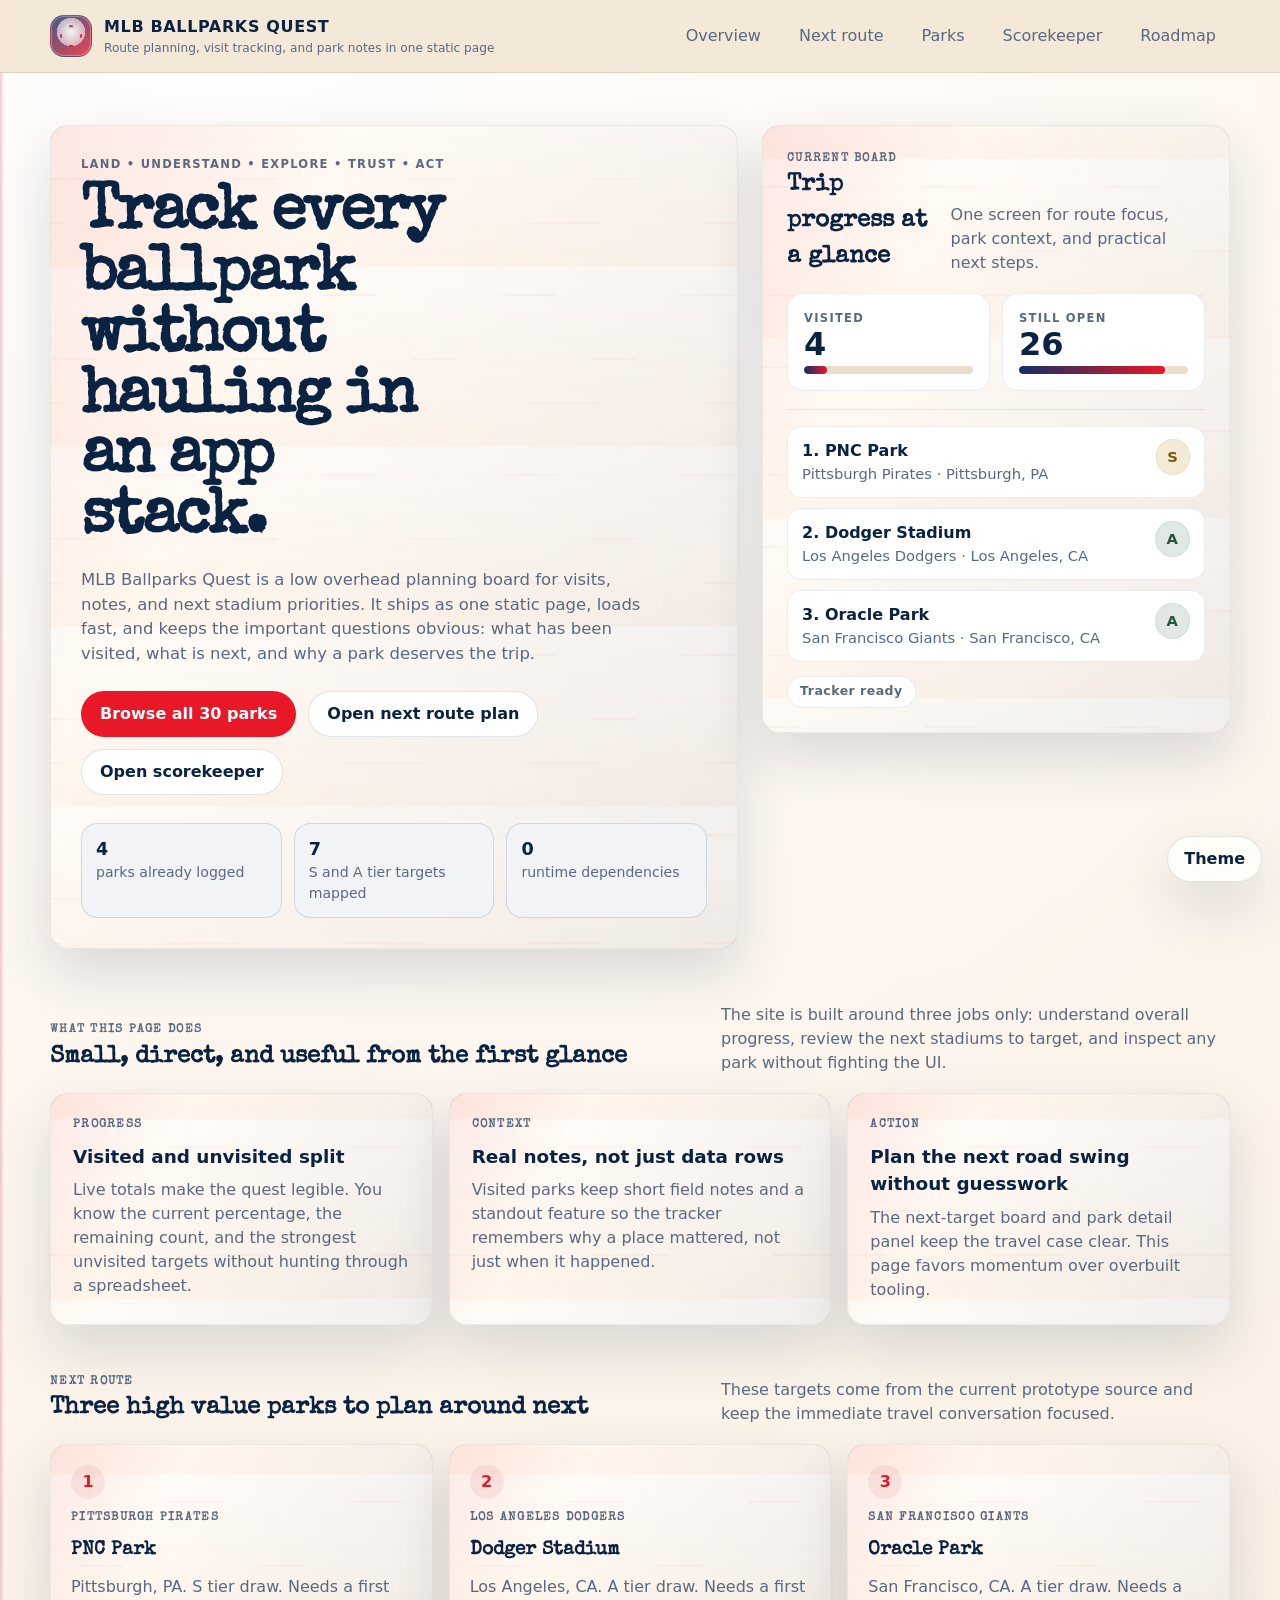
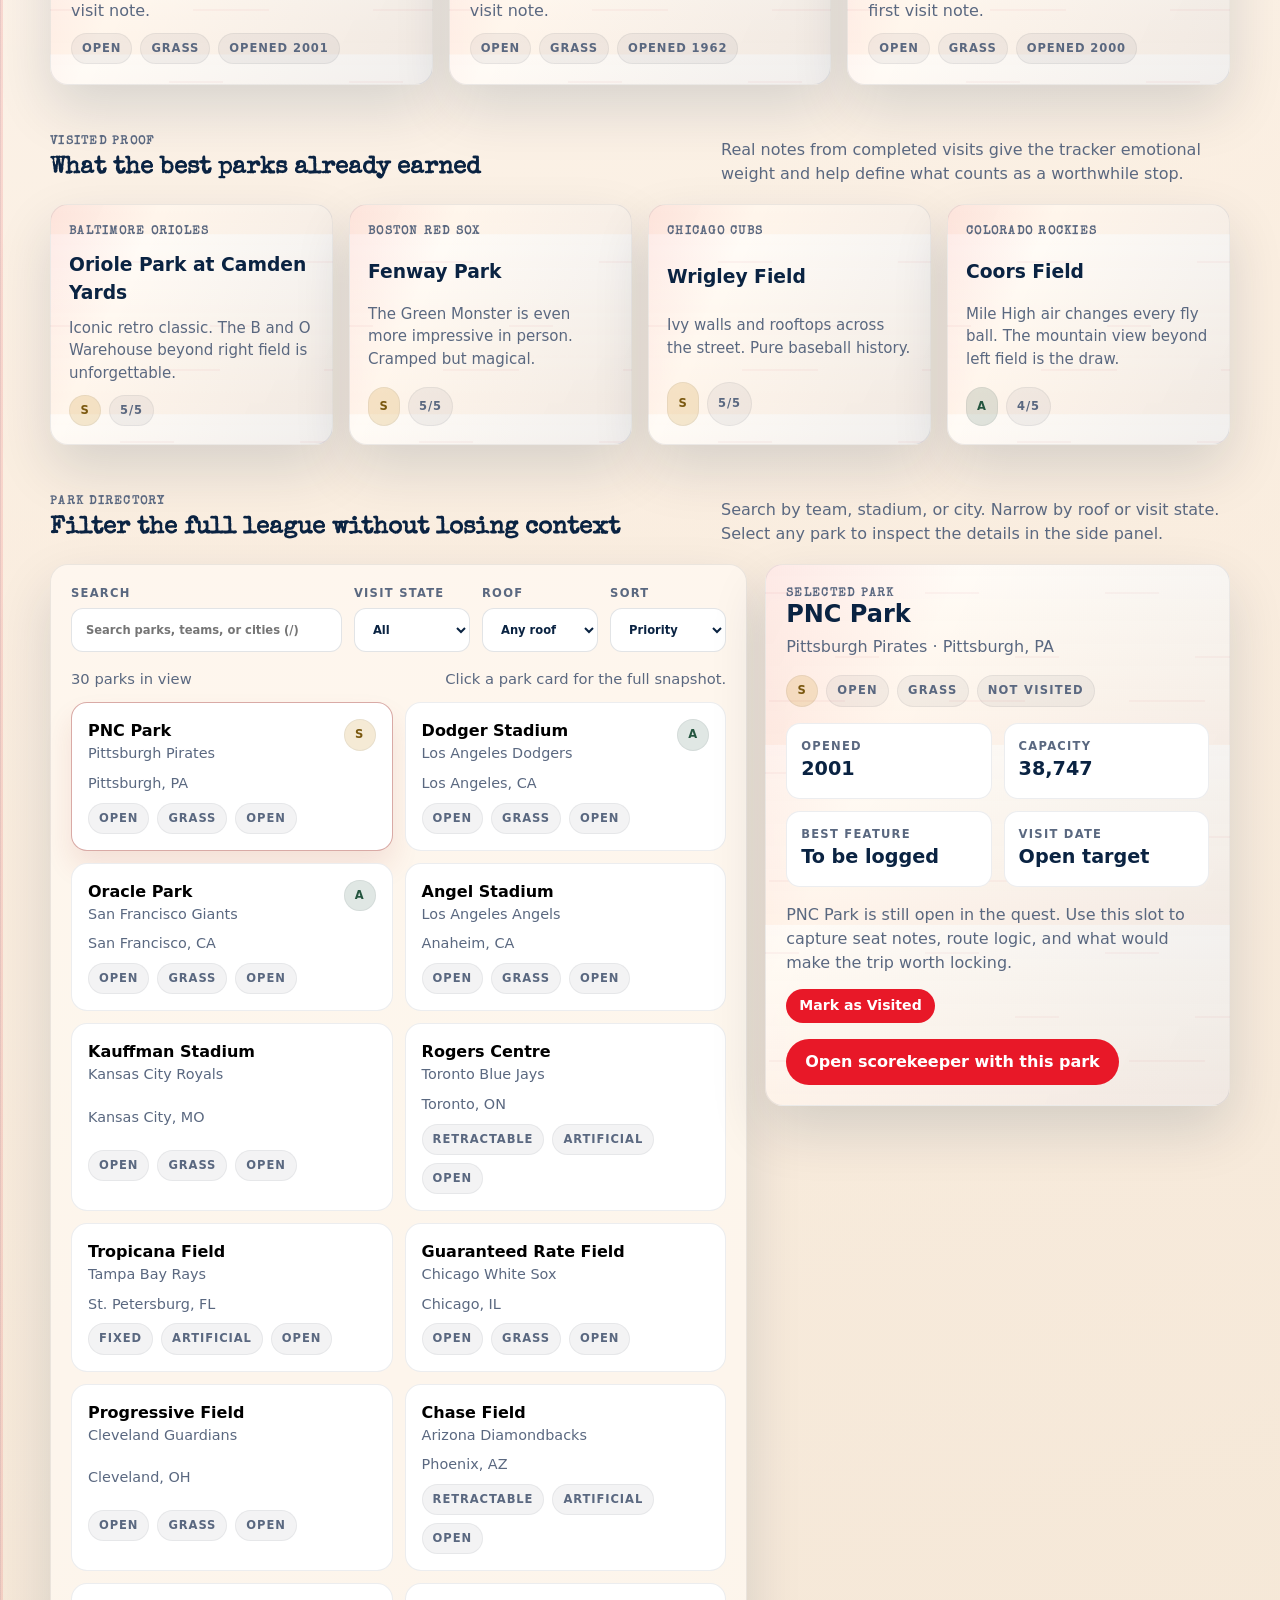
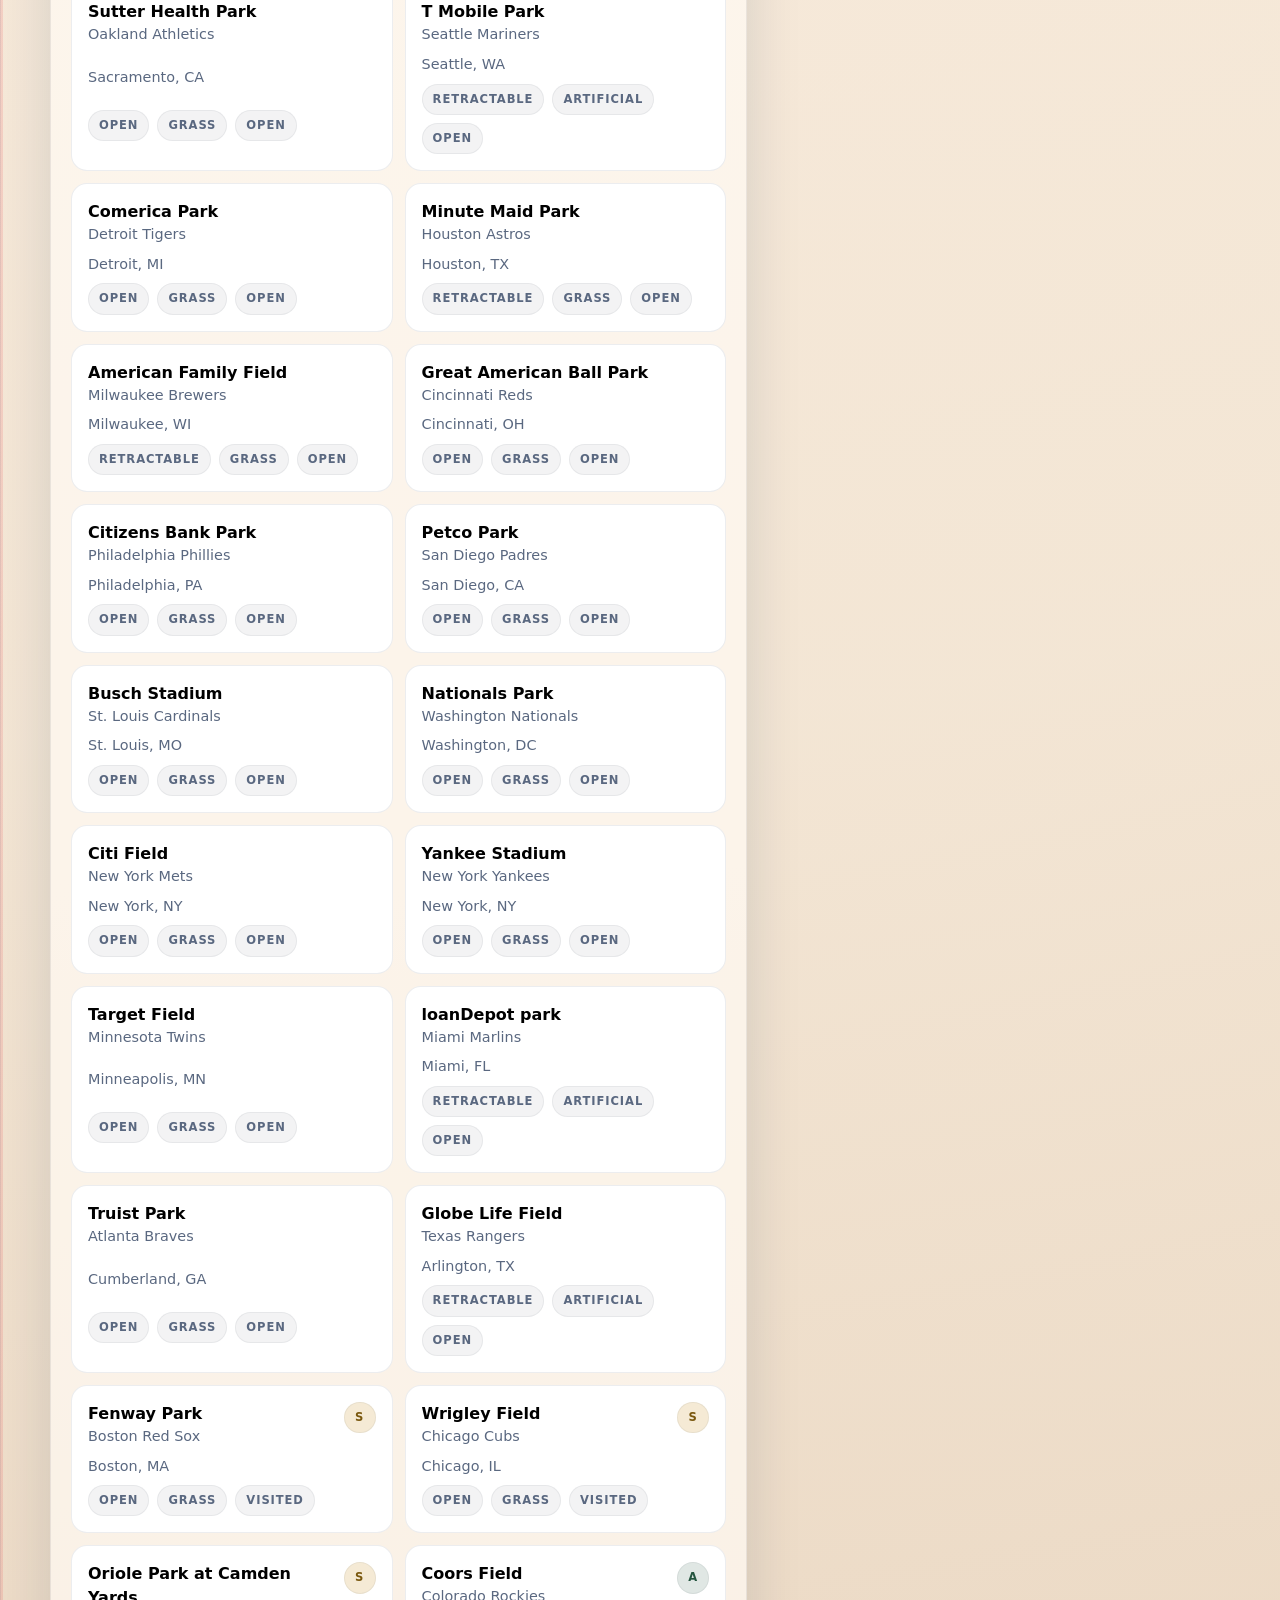
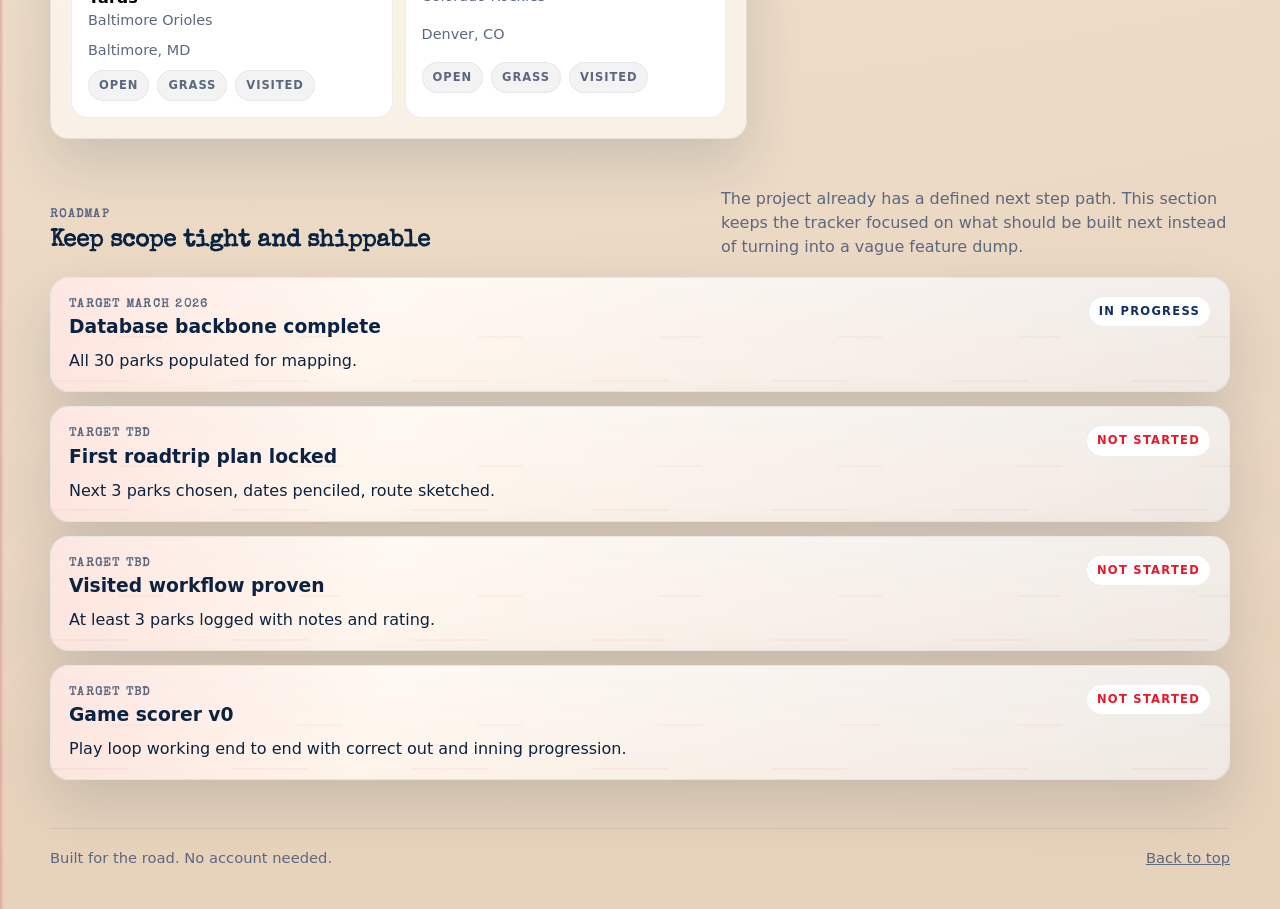
==== index.html @ 036a5838 "Add schedule integration, scorekeeper theme switcher, and audit fixes - Pull 2026 MLB schedule data " ====
<!DOCTYPE html>
<html lang="en">
<head>
  <meta charset="utf-8">
  <meta name="viewport" content="width=device-width, initial-scale=1">
  <title>MLB Ballparks Quest</title>
  <meta name="description" content="A low overhead MLB park tracker for route planning, visit notes, and next stadium priorities.">
  <meta name="theme-color" content="#111111">
  <link rel="preconnect" href="https://fonts.googleapis.com">
  <link rel="preconnect" href="https://fonts.gstatic.com" crossorigin>
  <link href="https://fonts.googleapis.com/css2?family=Special+Elite&display=swap" rel="stylesheet">
  <link rel="stylesheet" href="theme-tokens.css">
  <link rel="icon" href="data:image/svg+xml,%3Csvg xmlns='http://www.w3.org/2000/svg' viewBox='0 0 64 64'%3E%3Ccircle cx='32' cy='32' r='28' fill='%23f8f5ef'/%3E%3Cpath d='M18 20c5 3 9 8 11 14M46 20c-5 3-9 8-11 14M18 44c5-3 9-8 11-14M46 44c-5-3-9-8-11-14' stroke='%23ba3a2a' stroke-width='2.4' fill='none' stroke-linecap='round'/%3E%3C/svg%3E">
  <style>
    :root{
      --radius:18px;
      --maxw:1180px;
    }

    *{box-sizing:border-box}
    html{scroll-behavior:smooth}
    body{
      margin:0;
      font-family:ui-sans-serif,system-ui,-apple-system,BlinkMacSystemFont,"Segoe UI",sans-serif;
      color:var(--ink);
      background:var(--theme-stripes), var(--theme-wash);
      line-height:1.5;
    }

    img,svg{display:block;max-width:100%}
    a{color:inherit}
    button,input,select{font:inherit}
    .display-serif{font-family:"Special Elite","Courier New",Georgia,serif}

    .shell{width:min(100% - 28px,var(--maxw));margin:0 auto}
    .skip-link{
      position:absolute;left:16px;top:-48px;padding:10px 14px;border-radius:999px;
      background:var(--ink);color:#fff;text-decoration:none;z-index:20;
    }
    .skip-link:focus{top:16px}

    .site-header{
      position:sticky;top:0;z-index:10;
      background:color-mix(in srgb, var(--bg) 92%, transparent);
      border-bottom:1px solid color-mix(in srgb, var(--ink) 10%, transparent);
      backdrop-filter:blur(8px);
    }

    .topbar{
      display:flex;align-items:center;justify-content:space-between;gap:20px;
      padding:14px 0;
    }

    .brand{
      display:flex;align-items:center;gap:12px;text-decoration:none;
    }

    .brand-mark{
      width:42px;height:42px;border-radius:14px;border:1px solid rgba(20,36,51,.12);
      background:
        radial-gradient(circle at 50% 40%, rgba(255,255,255,.95), rgba(255,255,255,.65) 45%, rgba(255,255,255,.2) 46%),
        linear-gradient(140deg, var(--field), var(--accent));
      box-shadow:inset 0 0 0 1px rgba(255,255,255,.3);
      position:relative;
    }

    .brand-mark::before,
    .brand-mark::after{
      content:"";
      position:absolute;
      inset:9px;
      border-radius:50%;
      border:2px solid color-mix(in srgb, var(--accent) 88%, transparent);
      clip-path:inset(0 42% 0 42%);
    }

    .brand-mark::after{transform:rotate(90deg)}

    .brand-copy strong{
      display:block;
      font-size:1rem;
      letter-spacing:.04em;
      text-transform:uppercase;
    }

    .brand-copy span{
      display:block;
      font-size:.76rem;
      color:var(--muted);
    }

    .nav{
      display:flex;align-items:center;gap:10px;flex-wrap:wrap;
    }

    .nav a{
      text-decoration:none;
      padding:10px 14px;
      border-radius:999px;
      color:var(--muted);
      transition:background-color .14s ease,color .14s ease,transform .14s ease;
    }

    .nav a:hover,
    .nav a:focus-visible{
      background:#fff;
      color:var(--ink);
      transform:translateY(-1px);
    }

    .hero{
      padding:52px 0 30px;
    }

    .hero-grid{
      display:grid;
      grid-template-columns:minmax(0,1.25fr) minmax(320px,.85fr);
      gap:24px;
      align-items:start;
    }

    .hero-copy,
    .hero-panel,
    .section-card,
    .detail-panel,
    .route-card,
    .milestone,
    .highlight-card{
      background:linear-gradient(180deg, rgba(255,253,249,.98), rgba(255,250,243,.94));
      border:1px solid color-mix(in srgb, var(--ink) 8%, transparent);
      border-radius:var(--radius);
      box-shadow:var(--shadow);
    }

    .hero-copy,
    .hero-panel,
    .section-card,
    .detail-panel,
    .route-card,
    .milestone,
    .highlight-card{
      background-image:var(--theme-texture), var(--theme-panel-overlay);
      background-size:180px 180px, auto;
      background-position:center, center;
      background-repeat:repeat, no-repeat;
    }

    .hero-copy{padding:30px}

    .eyebrow,
    .section-kicker,
    .stat-label,
    .meta-label,
    .pill,
    .detail-meta span,
    .milestone-status,
    .filters label{
      font-size:.72rem;
      letter-spacing:.11em;
      text-transform:uppercase;
      color:var(--muted);
      font-weight:700;
    }

    h1,h2,h3,p{margin:0}
    h1{
      margin-top:12px;
      font-size:clamp(2.4rem,5vw,4.7rem);
      line-height:.95;
      letter-spacing:-.04em;
      max-width:10ch;
    }
    .hero h1,
    .section-kicker,
    .panel-header h2,
    .section-head h2,
    .route-card h3{
      font-family:"Special Elite","Courier New",Georgia,serif;
    }

    .hero-copy p{
      margin-top:18px;
      max-width:54ch;
      color:var(--muted);
      font-size:1.03rem;
    }

    .hero-actions{
      display:flex;gap:12px;flex-wrap:wrap;margin-top:24px;
    }

    .btn{
      display:inline-flex;align-items:center;justify-content:center;gap:10px;
      min-height:46px;padding:0 18px;border-radius:999px;border:1px solid transparent;
      text-decoration:none;cursor:pointer;font-weight:700;
      transition:transform .14s ease,background-color .14s ease,border-color .14s ease,color .14s ease;
    }

    .btn:hover,
    .btn:focus-visible{transform:translateY(-1px)}
    .btn-primary{background:var(--accent);color:#fff}
    .btn-primary:hover,
    .btn-primary:focus-visible{background:var(--accent-strong)}
    .btn-secondary{background:#fff;border-color:rgba(20,36,51,.12);color:var(--ink)}
    .btn-secondary:hover,
    .btn-secondary:focus-visible{border-color:rgba(20,36,51,.24)}

    .hero-notes{
      margin-top:28px;
      display:grid;
      grid-template-columns:repeat(3,minmax(0,1fr));
      gap:12px;
    }

    .hero-note{
      padding:12px 14px;border-radius:16px;
      background:color-mix(in srgb, var(--field) 6%, white);
      border:1px solid color-mix(in srgb, var(--field) 14%, transparent);
    }

    .hero-note strong{display:block;font-size:1.1rem}
    .hero-note span{display:block;color:var(--muted);font-size:.88rem}

    .hero-panel{padding:24px}

    .panel-header{
      display:flex;align-items:flex-end;justify-content:space-between;gap:14px;
      margin-bottom:18px;
    }

    .panel-header p{color:var(--muted);max-width:28ch}

    .scoreboard{
      display:grid;grid-template-columns:repeat(2,minmax(0,1fr));gap:12px;
      margin-bottom:18px;
    }

    .stat{
      padding:16px;border-radius:16px;background:#fff;border:1px solid rgba(20,36,51,.08);
    }

    .stat strong{display:block;font-size:2rem;line-height:1}

    .progress{
      margin-top:6px;height:8px;border-radius:999px;overflow:hidden;background:#eadfce;
    }
    .progress > span{display:block;height:100%;border-radius:999px;background:linear-gradient(90deg,var(--field),var(--accent))}

    .route-preview{
      margin-top:16px;padding-top:16px;border-top:1px solid rgba(20,36,51,.08);
      display:grid;gap:10px;
    }

    .route-row{
      display:flex;justify-content:space-between;gap:12px;align-items:flex-start;
      padding:12px 14px;border-radius:14px;background:#fff;border:1px solid rgba(20,36,51,.08);
    }
    .route-row strong{display:block}
    .route-row span{display:block;color:var(--muted);font-size:.92rem}

    main section{padding:24px 0}

    .section-head{
      display:flex;justify-content:space-between;align-items:end;gap:16px;
      margin-bottom:18px;
    }

    .section-head p{max-width:50ch;color:var(--muted)}

    .cards-3{
      display:grid;grid-template-columns:repeat(3,minmax(0,1fr));gap:16px;
    }

    .section-card{padding:22px}
    .section-card h3{margin:10px 0 8px;font-size:1.15rem}
    .section-card p{color:var(--muted)}

    .route-grid{
      display:grid;grid-template-columns:repeat(3,minmax(0,1fr));gap:16px;
    }

    .route-card{padding:20px;display:grid;gap:10px}
    .route-rank{
      width:34px;height:34px;border-radius:50%;display:grid;place-items:center;
      background:rgba(161,44,33,.08);color:var(--accent);font-weight:800;
    }
    .route-card h3{font-size:1.18rem}
    .route-card p{color:var(--muted)}

    .highlights{
      display:grid;grid-template-columns:repeat(4,minmax(0,1fr));gap:16px;
    }
    .highlight-card{padding:18px;display:grid;gap:10px}
    .highlight-card blockquote{
      margin:0;color:var(--muted);font-size:.94rem
    }
    .empty-with-icon{
      text-align:center;
      justify-items:center;
      padding:32px;
    }
    .empty-with-icon h3{margin-top:10px}
    .empty-with-icon p{max-width:28ch}
    .atelier-icon-badge{
      width:52px;height:52px;
      display:grid;place-items:center;
      border-radius:16px;
      background:color-mix(in srgb, var(--panel) 72%, white 28%);
      border:1px solid color-mix(in srgb, var(--ink) 10%, transparent);
      color:var(--accent);
      box-shadow:inset 0 1px 0 rgba(255,255,255,.55);
    }
    .atelier-icon{
      width:28px;height:28px;
      stroke:currentColor;
      fill:none;
      stroke-width:1.8;
      stroke-linecap:round;
      stroke-linejoin:round;
    }

    .directory-layout{
      display:grid;grid-template-columns:minmax(0,1.2fr) minmax(300px,.8fr);gap:18px;
      align-items:start;
    }

    .directory-panel,
    .detail-panel{
      padding:20px;
    }

    .directory-panel{
      background:rgba(255,250,243,.72);
      border:1px solid rgba(20,36,51,.08);
      border-radius:var(--radius);
      box-shadow:var(--shadow);
    }

    .filters{
      display:grid;grid-template-columns:1.4fr repeat(3,minmax(0,.6fr));gap:12px;
      margin-bottom:16px;
    }

    .filters label{display:grid;gap:6px}

    .filters input,
    .filters select{
      width:100%;min-height:44px;padding:0 14px;border-radius:12px;border:1px solid rgba(20,36,51,.12);
      background:#fff;color:var(--ink);
    }

    .results-meta{
      display:flex;justify-content:space-between;gap:12px;align-items:center;
      margin-bottom:12px;color:var(--muted);font-size:.92rem;
    }

    .park-list{
      display:grid;grid-template-columns:repeat(2,minmax(0,1fr));gap:12px;
    }

    .park-card{
      text-align:left;padding:16px;border-radius:16px;border:1px solid rgba(20,36,51,.08);
      background:#fff;cursor:pointer;display:grid;gap:8px;
      transition:transform .14s ease,border-color .14s ease,box-shadow .14s ease;
    }

    .park-card:hover,
    .park-card:focus-visible{
      transform:translateY(-1px);
      border-color:rgba(20,36,51,.18);
      box-shadow:0 12px 24px rgba(20,36,51,.08);
    }

    .park-card.is-active{
      border-color:rgba(161,44,33,.4);
      box-shadow:0 16px 28px rgba(161,44,33,.1);
    }

    .park-top{
      display:flex;justify-content:space-between;gap:12px;align-items:flex-start;
    }

    .park-card strong{font-size:1rem}
    .park-card p{color:var(--muted);font-size:.9rem}

    .meta-row,
    .detail-meta{
      display:flex;flex-wrap:wrap;gap:8px;
    }

    .pill{
      display:inline-flex;align-items:center;gap:6px;
      padding:6px 10px;border-radius:999px;background:rgba(20,36,51,.05);
      border:1px solid rgba(20,36,51,.06);
      letter-spacing:.08em;
    }

    .tier{
      min-width:32px;justify-content:center;font-weight:800;
    }
    .tier-pill[data-tier="S"]{color:var(--tier-s-ink);background:var(--tier-s-bg)}
    .tier-pill[data-tier="A"]{color:var(--tier-a-ink);background:var(--tier-a-bg)}
    .tier-pill[data-tier="B"]{color:var(--tier-b-ink);background:var(--tier-b-bg)}
    .tier-pill[data-tier="C"]{color:var(--tier-c-ink);background:var(--tier-c-bg)}

    .status-chip{
      display:inline-flex;align-items:center;gap:6px;
      min-height:32px;padding:0 12px;border-radius:999px;
      border:1px solid rgba(20,36,51,.08);
      background:#fff;color:var(--muted);
      font-size:.78rem;font-weight:700;letter-spacing:.04em;
    }
    .status-chip.is-success{
      border-color:color-mix(in srgb, var(--field) 24%, transparent);
      color:var(--field);
    }
    .status-chip.is-error{
      border-color:color-mix(in srgb, var(--danger) 28%, transparent);
      color:var(--danger);
    }
    .panel-status-row{
      margin-top:14px;
      display:flex;justify-content:flex-start;
    }

    .detail-panel{
      position:sticky;top:90px;
      display:grid;gap:16px;
    }

    .detail-header h3{font-size:1.5rem;line-height:1.05}
    .detail-header p{margin-top:8px;color:var(--muted)}
    .detail-copy{color:var(--muted)}
    .detail-actions{display:flex;flex-wrap:wrap;gap:10px}

    .detail-grid{
      display:grid;grid-template-columns:repeat(2,minmax(0,1fr));gap:12px;
    }

    .detail-metric{
      padding:14px;border-radius:14px;background:#fff;border:1px solid rgba(20,36,51,.08);
    }
    .detail-metric strong{display:block;font-size:1.2rem}

    .milestones{
      display:grid;gap:14px;
    }
    .milestone{
      padding:18px;display:grid;gap:8px;
    }
    .milestone-header{
      display:flex;justify-content:space-between;gap:12px;align-items:start;
    }

    .milestone-status{
      padding:6px 10px;border-radius:999px;border:1px solid rgba(20,36,51,.08);background:#fff;
    }
    .milestone-status[data-state="in-progress"]{color:var(--field)}
    .milestone-status[data-state="not-started"]{color:var(--accent)}

    .toast{
      position:fixed;left:50%;bottom:24px;transform:translateX(-50%);
      width:min(calc(100% - 28px), 520px);
      display:flex;justify-content:space-between;align-items:center;gap:14px;
      padding:14px 16px;border-radius:16px;background:var(--panel-strong);
      border:1px solid color-mix(in srgb, var(--ink) 10%, transparent);
      box-shadow:var(--shadow);z-index:300;
    }
    .toast.is-success{border-color:color-mix(in srgb, var(--field) 24%, transparent)}
    .toast.is-error{border-color:color-mix(in srgb, var(--danger) 28%, transparent)}
    .toast-copy{color:var(--ink);font-size:.94rem}
    .toast-actions{display:flex;align-items:center;gap:10px}
    .toast-action,
    .toast-close{
      min-height:34px;padding:0 12px;border-radius:999px;border:1px solid rgba(20,36,51,.08);
      background:#fff;color:var(--ink);cursor:pointer;font:inherit;font-weight:700;
    }

    .footer{
      padding:24px 0 40px;color:var(--muted);font-size:.92rem;
    }

    .footer-bar{
      border-top:1px solid rgba(20,36,51,.08);
      padding-top:18px;
      display:flex;justify-content:space-between;gap:16px;flex-wrap:wrap;
    }

    :focus-visible{
      outline:3px solid var(--accent);
      outline:3px solid color-mix(in srgb, var(--accent) 72%, white 8%);
      outline-offset:3px;
    }

    @media (max-width: 980px){
      .hero-grid,
      .directory-layout,
      .route-grid,
      .cards-3,
      .highlights{grid-template-columns:1fr}
      .filters{grid-template-columns:1fr 1fr}
      .park-list{grid-template-columns:1fr}
      .detail-panel{position:static}
      .hero-notes,
      .scoreboard{grid-template-columns:repeat(2,minmax(0,1fr))}
    }

    @media (max-width: 700px){
      .topbar{align-items:flex-start;flex-direction:column}
      .nav{width:100%}
      .nav a{padding:8px 10px}
      .hero{padding-top:34px}
      .hero-copy,
      .hero-panel,
      .directory-panel,
      .detail-panel{padding:18px}
      .hero-notes,
      .scoreboard,
      .detail-grid{grid-template-columns:1fr}
      .filters{grid-template-columns:1fr}
      h1{max-width:12ch}
      .section-head{align-items:start;flex-direction:column}
    }

    @media (prefers-reduced-motion: reduce){
      html{scroll-behavior:auto}
      *,
      *::before,
      *::after{transition:none !important}
    }
  </style>
</head>
<body>
  <a class="skip-link" href="#main">Skip to content</a>
  <header class="site-header">
    <div class="shell topbar">
      <a class="brand" href="#top">
        <span class="brand-mark" aria-hidden="true"></span>
        <span class="brand-copy">
          <strong>MLB Ballparks Quest</strong>
          <span>Route planning, visit tracking, and park notes in one static page</span>
        </span>
      </a>
      <nav class="nav" aria-label="Primary">
        <a href="#overview">Overview</a>
        <a href="#route">Next route</a>
        <a href="#parks">Parks</a>
        <a href="scorekeeper.html">Scorekeeper</a>
        <a href="#roadmap">Roadmap</a>
      </nav>
    </div>
  </header>

  <main id="main">
    <section class="hero" id="top">
      <div class="shell hero-grid">
        <div class="hero-copy">
          <div class="eyebrow">Land • understand • explore • trust • act</div>
          <h1>Track every ballpark without hauling in an app stack.</h1>
          <p>MLB Ballparks Quest is a low overhead planning board for visits, notes, and next stadium priorities. It ships as one static page, loads fast, and keeps the important questions obvious: what has been visited, what is next, and why a park deserves the trip.</p>
          <div class="hero-actions">
            <a class="btn btn-primary" href="#parks">Browse all 30 parks</a>
            <a class="btn btn-secondary" href="#route">Open next route plan</a>
            <a class="btn btn-secondary" href="scorekeeper.html" id="heroScorekeeperLink">Open scorekeeper</a>
          </div>
          <div class="hero-notes" aria-label="Quick proof">
            <div class="hero-note">
              <strong id="visitedHeroCount">4</strong>
              <span>parks already logged</span>
            </div>
            <div class="hero-note">
              <strong id="tierHeroCount">6</strong>
              <span>S and A tier targets mapped</span>
            </div>
            <div class="hero-note">
              <strong>0</strong>
              <span>runtime dependencies</span>
            </div>
          </div>
        </div>

        <aside class="hero-panel" aria-labelledby="heroPanelTitle">
          <div class="panel-header">
            <div>
              <div class="section-kicker">Current board</div>
              <h2 id="heroPanelTitle">Trip progress at a glance</h2>
            </div>
            <p>One screen for route focus, park context, and practical next steps.</p>
          </div>
          <div class="scoreboard">
            <div class="stat">
              <div class="stat-label">Visited</div>
              <strong id="visitedCount">4</strong>
              <div class="progress" aria-hidden="true"><span id="visitedProgress" style="width:13.3%"></span></div>
            </div>
            <div class="stat">
              <div class="stat-label">Still open</div>
              <strong id="remainingCount">26</strong>
              <div class="progress" aria-hidden="true"><span id="remainingProgress" style="width:86.7%"></span></div>
            </div>
          </div>
          <div class="route-preview" id="routePreview" aria-label="Next route targets"></div>
          <div class="panel-status-row">
            <span class="status-chip" id="trackerStatusChip" aria-live="polite">Tracker ready</span>
          </div>
        </aside>
      </div>
    </section>

    <section id="overview">
      <div class="shell">
        <div class="section-head">
          <div>
            <div class="section-kicker">What this page does</div>
            <h2>Small, direct, and useful from the first glance</h2>
          </div>
          <p>The site is built around three jobs only: understand overall progress, review the next stadiums to target, and inspect any park without fighting the UI.</p>
        </div>
        <div class="cards-3">
          <article class="section-card">
            <div class="section-kicker">Progress</div>
            <h3>Visited and unvisited split</h3>
            <p>Live totals make the quest legible. You know the current percentage, the remaining count, and the strongest unvisited targets without hunting through a spreadsheet.</p>
          </article>
          <article class="section-card">
            <div class="section-kicker">Context</div>
            <h3>Real notes, not just data rows</h3>
            <p>Visited parks keep short field notes and a standout feature so the tracker remembers why a place mattered, not just when it happened.</p>
          </article>
          <article class="section-card">
            <div class="section-kicker">Action</div>
            <h3>Plan the next road swing without guesswork</h3>
            <p>The next-target board and park detail panel keep the travel case clear. This page favors momentum over overbuilt tooling.</p>
          </article>
        </div>
      </div>
    </section>

    <section id="route">
      <div class="shell">
        <div class="section-head">
          <div>
            <div class="section-kicker">Next route</div>
            <h2>Three high value parks to plan around next</h2>
          </div>
          <p>These targets come from the current prototype source and keep the immediate travel conversation focused.</p>
        </div>
        <div class="route-grid" id="routeGrid"></div>
      </div>
    </section>

    <section id="highlights">
      <div class="shell">
        <div class="section-head">
          <div>
            <div class="section-kicker">Visited proof</div>
            <h2>What the best parks already earned</h2>
          </div>
          <p>Real notes from completed visits give the tracker emotional weight and help define what counts as a worthwhile stop.</p>
        </div>
        <div class="highlights" id="highlightGrid"></div>
      </div>
    </section>

    <section id="parks">
      <div class="shell">
        <div class="section-head">
          <div>
            <div class="section-kicker">Park directory</div>
            <h2>Filter the full league without losing context</h2>
          </div>
          <p>Search by team, stadium, or city. Narrow by roof or visit state. Select any park to inspect the details in the side panel.</p>
        </div>
        <div class="directory-layout">
          <div class="directory-panel">
            <form class="filters" id="filterForm">
              <label>
                Search
                <input id="searchInput" name="search" type="search" placeholder="Search parks, teams, or cities (/)">
              </label>
              <label>
                Visit state
                <select id="visitFilter" name="visit">
                  <option value="all">All</option>
                  <option value="visited">Visited</option>
                  <option value="open">Not visited</option>
                </select>
              </label>
              <label>
                Roof
                <select id="roofFilter" name="roof">
                  <option value="all">Any roof</option>
                  <option value="Open">Open</option>
                  <option value="Retractable">Retractable</option>
                  <option value="Fixed">Fixed</option>
                </select>
              </label>
              <label>
                Sort
                <select id="sortSelect" name="sort">
                  <option value="priority">Priority</option>
                  <option value="opened">Oldest first</option>
                  <option value="capacity">Largest first</option>
                  <option value="alpha">Alphabetical</option>
                </select>
              </label>
            </form>
            <div class="results-meta">
              <div id="resultsCount" aria-live="polite">30 parks</div>
              <div>Click a park card for the full snapshot.</div>
            </div>
            <div class="park-list" id="parkList"></div>
          </div>

          <aside class="detail-panel" id="detailPanel" aria-live="polite">
            <div class="detail-header">
              <div class="section-kicker">Selected park</div>
              <h3 id="detailTitle">PNC Park</h3>
              <p id="detailSubtitle">Pittsburgh Pirates · Pittsburgh, PA</p>
            </div>
            <div class="detail-meta" id="detailMeta"></div>
            <div class="detail-grid" id="detailMetrics"></div>
            <p class="detail-copy" id="detailCopy">A high priority target with elite skyline views and one of the clearest cases for the next trip board.</p>
            <div class="detail-actions">
              <a class="btn btn-primary" href="scorekeeper.html" id="detailScorekeeperLink">Open scorekeeper with this park</a>
            </div>
          </aside>
        </div>
      </div>
    </section>

    <section id="roadmap">
      <div class="shell">
        <div class="section-head">
          <div>
            <div class="section-kicker">Roadmap</div>
            <h2>Keep scope tight and shippable</h2>
          </div>
          <p>The project already has a defined next step path. This section keeps the tracker focused on what should be built next instead of turning into a vague feature dump.</p>
        </div>
        <div class="milestones" id="milestoneList"></div>
      </div>
    </section>
  </main>

  <footer class="footer">
    <div class="shell footer-bar">
      <div>Built for the road. No account needed.</div>
      <div><a href="#top">Back to top</a></div>
    </div>
  </footer>
  <script src="theme-switcher.js" defer></script>
  <script src="theme-switcher-ui.js" defer></script>

  <noscript>
    <div style="padding:14px 18px;background:#fff4dd;border-top:1px solid #e2c78d;color:#5a4421;text-align:center">
      JavaScript is off. The hero, route summary, and roadmap still explain the project, but the interactive park directory needs JavaScript to filter and switch details.
    </div>
  </noscript>

  <script>
    const PARKS = [
      { id: 1, team: "Arizona Diamondbacks", stadium: "Chase Field", city: "Phoenix, AZ", capacity: 48519, roof: "Retractable", surface: "Artificial", opened: 1998, tier: null, visited: false, visitDate: null, rating: null, notes: "", bestFeature: "" },
      { id: 2, team: "Atlanta Braves", stadium: "Truist Park", city: "Cumberland, GA", capacity: 41084, roof: "Open", surface: "Grass", opened: 2017, tier: null, visited: false, visitDate: null, rating: null, notes: "", bestFeature: "" },
      { id: 3, team: "Baltimore Orioles", stadium: "Oriole Park at Camden Yards", city: "Baltimore, MD", capacity: 44970, roof: "Open", surface: "Grass", opened: 1992, tier: "S", visited: true, visitDate: "2023-07-15", rating: 5, notes: "Iconic retro classic. The B and O Warehouse beyond right field is unforgettable.", bestFeature: "B and O Warehouse backdrop" },
      { id: 4, team: "Boston Red Sox", stadium: "Fenway Park", city: "Boston, MA", capacity: 37755, roof: "Open", surface: "Grass", opened: 1912, tier: "S", visited: true, visitDate: "2022-08-20", rating: 5, notes: "The Green Monster is even more impressive in person. Cramped but magical.", bestFeature: "Green Monster" },
      { id: 5, team: "Chicago Cubs", stadium: "Wrigley Field", city: "Chicago, IL", capacity: 41649, roof: "Open", surface: "Grass", opened: 1914, tier: "S", visited: true, visitDate: "2023-05-12", rating: 5, notes: "Ivy walls and rooftops across the street. Pure baseball history.", bestFeature: "Ivy covered outfield walls" },
      { id: 6, team: "Chicago White Sox", stadium: "Guaranteed Rate Field", city: "Chicago, IL", capacity: 40615, roof: "Open", surface: "Grass", opened: 1991, tier: null, visited: false, visitDate: null, rating: null, notes: "", bestFeature: "" },
      { id: 7, team: "Cincinnati Reds", stadium: "Great American Ball Park", city: "Cincinnati, OH", capacity: 42319, roof: "Open", surface: "Grass", opened: 2003, tier: null, visited: false, visitDate: null, rating: null, notes: "", bestFeature: "" },
      { id: 8, team: "Cleveland Guardians", stadium: "Progressive Field", city: "Cleveland, OH", capacity: 34830, roof: "Open", surface: "Grass", opened: 1994, tier: null, visited: false, visitDate: null, rating: null, notes: "", bestFeature: "" },
      { id: 9, team: "Colorado Rockies", stadium: "Coors Field", city: "Denver, CO", capacity: 50144, roof: "Open", surface: "Grass", opened: 1995, tier: "A", visited: true, visitDate: "2023-09-03", rating: 4, notes: "Mile High air changes every fly ball. The mountain view beyond left field is the draw.", bestFeature: "Mountain views" },
      { id: 10, team: "Detroit Tigers", stadium: "Comerica Park", city: "Detroit, MI", capacity: 41083, roof: "Open", surface: "Grass", opened: 2000, tier: null, visited: false, visitDate: null, rating: null, notes: "", bestFeature: "" },
      { id: 11, team: "Houston Astros", stadium: "Minute Maid Park", city: "Houston, TX", capacity: 41168, roof: "Retractable", surface: "Grass", opened: 2000, tier: null, visited: false, visitDate: null, rating: null, notes: "", bestFeature: "" },
      { id: 12, team: "Kansas City Royals", stadium: "Kauffman Stadium", city: "Kansas City, MO", capacity: 37903, roof: "Open", surface: "Grass", opened: 1973, tier: null, visited: false, visitDate: null, rating: null, notes: "", bestFeature: "" },
      { id: 13, team: "Los Angeles Angels", stadium: "Angel Stadium", city: "Anaheim, CA", capacity: 45517, roof: "Open", surface: "Grass", opened: 1966, tier: null, visited: false, visitDate: null, rating: null, notes: "", bestFeature: "" },
      { id: 14, team: "Los Angeles Dodgers", stadium: "Dodger Stadium", city: "Los Angeles, CA", capacity: 56000, roof: "Open", surface: "Grass", opened: 1962, tier: "A", visited: false, visitDate: null, rating: null, notes: "", bestFeature: "" },
      { id: 15, team: "Miami Marlins", stadium: "loanDepot park", city: "Miami, FL", capacity: 36742, roof: "Retractable", surface: "Artificial", opened: 2012, tier: null, visited: false, visitDate: null, rating: null, notes: "", bestFeature: "" },
      { id: 16, team: "Milwaukee Brewers", stadium: "American Family Field", city: "Milwaukee, WI", capacity: 41900, roof: "Retractable", surface: "Grass", opened: 2001, tier: null, visited: false, visitDate: null, rating: null, notes: "", bestFeature: "" },
      { id: 17, team: "Minnesota Twins", stadium: "Target Field", city: "Minneapolis, MN", capacity: 38544, roof: "Open", surface: "Grass", opened: 2010, tier: null, visited: false, visitDate: null, rating: null, notes: "", bestFeature: "" },
      { id: 18, team: "New York Mets", stadium: "Citi Field", city: "New York, NY", capacity: 41922, roof: "Open", surface: "Grass", opened: 2009, tier: null, visited: false, visitDate: null, rating: null, notes: "", bestFeature: "" },
      { id: 19, team: "New York Yankees", stadium: "Yankee Stadium", city: "New York, NY", capacity: 54251, roof: "Open", surface: "Grass", opened: 2009, tier: null, visited: false, visitDate: null, rating: null, notes: "", bestFeature: "" },
      { id: 20, team: "Oakland Athletics", stadium: "Sutter Health Park", city: "Sacramento, CA", capacity: 14014, roof: "Open", surface: "Grass", opened: 1999, tier: null, visited: false, visitDate: null, rating: null, notes: "", bestFeature: "" },
      { id: 21, team: "Philadelphia Phillies", stadium: "Citizens Bank Park", city: "Philadelphia, PA", capacity: 42792, roof: "Open", surface: "Grass", opened: 2004, tier: null, visited: false, visitDate: null, rating: null, notes: "", bestFeature: "" },
      { id: 22, team: "Pittsburgh Pirates", stadium: "PNC Park", city: "Pittsburgh, PA", capacity: 38747, roof: "Open", surface: "Grass", opened: 2001, tier: "S", visited: false, visitDate: null, rating: null, notes: "", bestFeature: "" },
      { id: 23, team: "San Diego Padres", stadium: "Petco Park", city: "San Diego, CA", capacity: 40162, roof: "Open", surface: "Grass", opened: 2004, tier: null, visited: false, visitDate: null, rating: null, notes: "", bestFeature: "" },
      { id: 24, team: "San Francisco Giants", stadium: "Oracle Park", city: "San Francisco, CA", capacity: 41915, roof: "Open", surface: "Grass", opened: 2000, tier: "A", visited: false, visitDate: null, rating: null, notes: "", bestFeature: "" },
      { id: 25, team: "Seattle Mariners", stadium: "T Mobile Park", city: "Seattle, WA", capacity: 47929, roof: "Retractable", surface: "Artificial", opened: 1999, tier: null, visited: false, visitDate: null, rating: null, notes: "", bestFeature: "" },
      { id: 26, team: "St. Louis Cardinals", stadium: "Busch Stadium", city: "St. Louis, MO", capacity: 44494, roof: "Open", surface: "Grass", opened: 2006, tier: null, visited: false, visitDate: null, rating: null, notes: "", bestFeature: "" },
      { id: 27, team: "Tampa Bay Rays", stadium: "Tropicana Field", city: "St. Petersburg, FL", capacity: 25000, roof: "Fixed", surface: "Artificial", opened: 1990, tier: null, visited: false, visitDate: null, rating: null, notes: "", bestFeature: "" },
      { id: 28, team: "Texas Rangers", stadium: "Globe Life Field", city: "Arlington, TX", capacity: 40518, roof: "Retractable", surface: "Artificial", opened: 2020, tier: null, visited: false, visitDate: null, rating: null, notes: "", bestFeature: "" },
      { id: 29, team: "Toronto Blue Jays", stadium: "Rogers Centre", city: "Toronto, ON", capacity: 49282, roof: "Retractable", surface: "Artificial", opened: 1989, tier: null, visited: false, visitDate: null, rating: null, notes: "", bestFeature: "" },
      { id: 30, team: "Washington Nationals", stadium: "Nationals Park", city: "Washington, DC", capacity: 41313, roof: "Open", surface: "Grass", opened: 2008, tier: null, visited: false, visitDate: null, rating: null, notes: "", bestFeature: "" }
    ];

    const SCOREKEEPER_IMPORT_KEY = "mlb_ballparks_scorekeeper_import_v1";
    const VISITED_KEY = "mlb_visited_parks_v1";
    const RETURN_KEY = "mlb_scorekeeper_return_v1";

    const MILESTONES = [
      { title: "Database backbone complete", done: "All 30 parks populated for mapping.", target: "March 2026", status: "in-progress" },
      { title: "First roadtrip plan locked", done: "Next 3 parks chosen, dates penciled, route sketched.", target: "TBD", status: "not-started" },
      { title: "Visited workflow proven", done: "At least 3 parks logged with notes and rating.", target: "TBD", status: "not-started" },
      { title: "Game scorer v0", done: "Play loop working end to end with correct out and inning progression.", target: "TBD", status: "not-started" }
    ];

    const state = {
      search: "",
      visit: "all",
      roof: "all",
      sort: "priority",
      activeParkId: null
    };

    const els = {
      routePreview: document.getElementById("routePreview"),
      routeGrid: document.getElementById("routeGrid"),
      highlightGrid: document.getElementById("highlightGrid"),
      parkList: document.getElementById("parkList"),
      resultsCount: document.getElementById("resultsCount"),
      detailTitle: document.getElementById("detailTitle"),
      detailSubtitle: document.getElementById("detailSubtitle"),
      detailMeta: document.getElementById("detailMeta"),
      detailMetrics: document.getElementById("detailMetrics"),
      detailCopy: document.getElementById("detailCopy"),
      heroScorekeeperLink: document.getElementById("heroScorekeeperLink"),
      detailScorekeeperLink: document.getElementById("detailScorekeeperLink"),
      milestoneList: document.getElementById("milestoneList"),
      visitedCount: document.getElementById("visitedCount"),
      remainingCount: document.getElementById("remainingCount"),
      visitedHeroCount: document.getElementById("visitedHeroCount"),
      tierHeroCount: document.getElementById("tierHeroCount"),
      visitedProgress: document.getElementById("visitedProgress"),
      remainingProgress: document.getElementById("remainingProgress"),
      searchInput: document.getElementById("searchInput"),
      visitFilter: document.getElementById("visitFilter"),
      roofFilter: document.getElementById("roofFilter"),
      sortSelect: document.getElementById("sortSelect"),
      trackerStatusChip: document.getElementById("trackerStatusChip")
    };

    let activeToast = null;
    let activeToastTimer = null;
    let trackerStatusTimer = null;

    function iconSprite(kind, title = "") {
      const label = title ? `<title>${escapeHtml(title)}</title>` : "";
      if (kind === "ticket") {
        return `<svg class="atelier-icon" viewBox="0 0 24 24" aria-hidden="${title ? "false" : "true"}">${label}<path d="M5 8.5V6h14v2.5a2 2 0 0 0 0 7V18H5v-2.5a2 2 0 0 0 0-7Z"/><path d="M12 6v12"/><path d="M9 9.5h.01"/><path d="M9 14.5h.01"/><path d="M15 9.5h.01"/><path d="M15 14.5h.01"/></svg>`;
      }
      if (kind === "pennant") {
        return `<svg class="atelier-icon" viewBox="0 0 24 24" aria-hidden="${title ? "false" : "true"}">${label}<path d="M6 4v16"/><path d="M7 5h11l-4 4 4 4H7"/></svg>`;
      }
      if (kind === "diamond") {
        return `<svg class="atelier-icon" viewBox="0 0 24 24" aria-hidden="${title ? "false" : "true"}">${label}<path d="M12 3 21 12 12 21 3 12 12 3Z"/><path d="M12 7v10"/><path d="M7 12h10"/></svg>`;
      }
      return `<svg class="atelier-icon" viewBox="0 0 24 24" aria-hidden="${title ? "false" : "true"}">${label}<circle cx="12" cy="12" r="8.5"/><path d="M8 6.5c1.6 1.1 2.8 2.8 3.4 4.9"/><path d="M16 6.5c-1.6 1.1-2.8 2.8-3.4 4.9"/><path d="M8 17.5c1.6-1.1 2.8-2.8 3.4-4.9"/><path d="M16 17.5c-1.6-1.1-2.8-2.8-3.4-4.9"/></svg>`;
    }

    function clearToast() {
      if (activeToastTimer) {
        clearTimeout(activeToastTimer);
        activeToastTimer = null;
      }
      if (!activeToast) return;
      activeToast.remove();
      activeToast = null;
    }

    function showToast(message, tone = "info", duration = 3200) {
      clearToast();
      const toast = document.createElement("section");
      toast.className = `toast is-${tone}`;
      toast.setAttribute("role", tone === "error" ? "alert" : "status");
      toast.setAttribute("aria-live", "polite");
      toast.innerHTML = `
        <div class="toast-copy">${escapeHtml(message)}</div>
        <div class="toast-actions">
          <button class="toast-close" type="button" aria-label="Dismiss notification">Dismiss</button>
        </div>
      `;
      toast.querySelector(".toast-close").addEventListener("click", clearToast);
      document.body.appendChild(toast);
      activeToast = toast;
      if (duration > 0) {
        activeToastTimer = setTimeout(clearToast, duration);
      }
    }

    function setTrackerStatus(message, tone = "info", duration = 2200) {
      if (!els.trackerStatusChip) return;
      els.trackerStatusChip.textContent = message;
      els.trackerStatusChip.className = `status-chip${tone === "success" ? " is-success" : tone === "error" ? " is-error" : ""}`;
      if (trackerStatusTimer) clearTimeout(trackerStatusTimer);
      if (duration > 0) {
        trackerStatusTimer = setTimeout(() => {
          els.trackerStatusChip.textContent = "Tracker ready";
          els.trackerStatusChip.className = "status-chip";
        }, duration);
      }
    }

    function priorityScore(park) {
      let score = park.visited ? -100 : 0;
      if (park.tier === "S") score += 30;
      if (park.tier === "A") score += 20;
      score += Math.max(0, 2026 - park.opened) * 0.05;
      return score;
    }

    function escapeHtml(value) {
      return String(value || "")
        .replace(/&/g, "&amp;")
        .replace(/</g, "&lt;")
        .replace(/>/g, "&gt;")
        .replace(/"/g, "&quot;")
        .replace(/'/g, "&#39;");
    }

    function formatNumber(value) {
      return new Intl.NumberFormat("en-US").format(value);
    }

    function getVisitedStore() {
      try {
        const raw = localStorage.getItem(VISITED_KEY);
        if (raw) {
          const parsed = JSON.parse(raw);
          if (parsed && parsed.version === 1 && parsed.parks) return parsed;
        }
      } catch (e) {}
      const seed = { version: 1, parks: {} };
      for (const park of PARKS) {
        if (park.visited) {
          seed.parks[String(park.id)] = {
            visitDate: park.visitDate || null,
            rating: park.rating || null,
            notes: park.notes || "",
            bestFeature: park.bestFeature || "",
            markedAt: new Date().toISOString()
          };
        }
      }
      saveVisitedStore(seed);
      return seed;
    }

    function saveVisitedStore(store) {
      try {
        localStorage.setItem(VISITED_KEY, JSON.stringify(store));
      } catch (e) {
        showToast("Save failed — storage may be full. Export your data.", "error", 0);
      }
    }

    function isVisited(parkId) {
      const store = getVisitedStore();
      return Boolean(store.parks[String(parkId)]);
    }

    function getVisitData(parkId) {
      const store = getVisitedStore();
      return store.parks[String(parkId)] || null;
    }

    function toggleVisited(parkId) {
      const store = getVisitedStore();
      const key = String(parkId);
      if (store.parks[key]) {
        delete store.parks[key];
      } else {
        store.parks[key] = {
          visitDate: new Date().toISOString().slice(0, 10),
          rating: null,
          notes: "",
          bestFeature: "",
          markedAt: new Date().toISOString()
        };
      }
      saveVisitedStore(store);
    }

    function syncParksFromVisitedStore() {
      const store = getVisitedStore();
      for (const park of PARKS) {
        const data = store.parks[String(park.id)];
        if (data) {
          park.visited = true;
          park.visitDate = data.visitDate || park.visitDate;
          park.rating = data.rating != null ? data.rating : park.rating;
          park.notes = data.notes || park.notes;
          park.bestFeature = data.bestFeature || park.bestFeature;
        } else {
          park.visited = false;
          park.visitDate = null;
          park.rating = null;
        }
      }
    }

    function getNextTargets(count) {
      return PARKS
        .filter(function(park) { return !isVisited(park.id); })
        .sort(function(a, b) { return priorityScore(b) - priorityScore(a); })
        .slice(0, count)
        .map(function(park) { return park.id; });
    }

    function writeScorekeeperImport(park) {
      if (!park) return;
      const payload = {
        exportedAt: new Date().toISOString(),
        venue: {
          id: park.id,
          team: park.team,
          stadium: park.stadium,
          city: park.city,
          roof: park.roof,
          surface: park.surface,
          tier: park.tier || "",
          bestFeature: park.bestFeature || ""
        }
      };
      try {
        localStorage.setItem(SCOREKEEPER_IMPORT_KEY, JSON.stringify(payload));
        setTrackerStatus("Handoff ready", "success");
      } catch (error) {
        console.error("Failed to write scorekeeper import payload", error);
        setTrackerStatus("Save failed", "error", 8000);
        showToast("Could not prepare scorekeeper handoff", "error", 6000);
      }
    }

    function getTierPill(park) {
      if (!park.tier) return "";
      return `<span class="pill tier tier-pill" data-tier="${escapeHtml(park.tier)}">${escapeHtml(park.tier)}</span>`;
    }

    function getFilteredParks() {
      const query = state.search.trim().toLowerCase();
      const filtered = PARKS.filter((park) => {
        if (state.visit === "visited" && !park.visited) return false;
        if (state.visit === "open" && park.visited) return false;
        if (state.roof !== "all" && park.roof !== state.roof) return false;
        if (!query) return true;
        return [park.team, park.stadium, park.city].some((value) => value.toLowerCase().includes(query));
      });

      filtered.sort((a, b) => {
        if (state.sort === "opened") return a.opened - b.opened;
        if (state.sort === "capacity") return b.capacity - a.capacity;
        if (state.sort === "alpha") return a.team.localeCompare(b.team);
        return priorityScore(b) - priorityScore(a);
      });
      return filtered;
    }

    function renderTopStats() {
      const visited = PARKS.filter((park) => park.visited).length;
      const total = PARKS.length;
      const remaining = total - visited;
      const tierTargets = PARKS.filter((park) => park.tier === "S" || park.tier === "A").length;
      const visitedPct = (visited / total) * 100;

      els.visitedCount.textContent = String(visited);
      els.remainingCount.textContent = String(remaining);
      els.visitedHeroCount.textContent = String(visited);
      els.tierHeroCount.textContent = String(tierTargets);
      els.visitedProgress.style.width = `${visitedPct}%`;
      els.remainingProgress.style.width = `${100 - visitedPct}%`;
    }

    function renderRoutePreview() {
      const targets = getNextTargets(3);
      const rows = targets
        .map(function(id) { return PARKS.find(function(park) { return park.id === id; }); })
        .filter(Boolean)
        .map(function(park, index) { return `
          <div class="route-row">
            <div>
              <strong>${index + 1}. ${escapeHtml(park.stadium)}</strong>
              <span>${escapeHtml(park.team)} · ${escapeHtml(park.city)}</span>
            </div>
            ${getTierPill(park)}
          </div>
        `; })
        .join("");
      els.routePreview.innerHTML = rows || `<div class="route-row"><div><strong>All 30 parks visited!</strong><span>Quest complete.</span></div></div>`;
    }

    function renderRouteCards() {
      const targets = getNextTargets(3);
      if (!targets.length) {
        els.routeGrid.innerHTML = `
          <article class="route-card empty-with-icon">
            <div class="atelier-icon-badge">${iconSprite("pennant", "Quest complete")}</div>
            <div class="section-kicker">Quest complete</div>
            <h3>All 30 parks visited</h3>
            <p>You have visited every MLB ballpark. The route section now serves as your achievement record.</p>
          </article>
        `;
        return;
      }
      els.routeGrid.innerHTML = targets
        .map(function(id) { return PARKS.find(function(park) { return park.id === id; }); })
        .filter(Boolean)
        .map(function(park, index) { return `
          <article class="route-card">
            <div class="route-rank">${index + 1}</div>
            <div class="section-kicker">${escapeHtml(park.team)}</div>
            <h3>${escapeHtml(park.stadium)}</h3>
            <p>${escapeHtml(park.city)}. ${park.tier ? `${escapeHtml(park.tier)} tier draw.` : "Strong open target."} ${park.bestFeature ? `Known for ${escapeHtml(park.bestFeature.toLowerCase())}.` : "Needs a first visit note."}</p>
            <div class="meta-row">
              <span class="pill">${escapeHtml(park.roof)}</span>
              <span class="pill">${escapeHtml(park.surface)}</span>
              <span class="pill">Opened ${park.opened}</span>
            </div>
          </article>
        `; })
        .join("");
    }

    function renderHighlights() {
      const visited = PARKS.filter((park) => park.visited).sort((a, b) => (b.rating || 0) - (a.rating || 0)).slice(0, 4);
      if (!visited.length) {
        els.highlightGrid.innerHTML = `
          <article class="section-card empty-with-icon">
            <div class="atelier-icon-badge">${iconSprite("ticket", "No parks visited yet")}</div>
            <h3>No parks visited yet</h3>
            <p>Score your first game to start building your ballpark collection.</p>
          </article>
        `;
        return;
      }
      els.highlightGrid.innerHTML = visited
        .map((park) => `
          <article class="highlight-card">
            <div class="section-kicker">${park.team}</div>
            <h3>${park.stadium}</h3>
            <blockquote>${park.notes || "Visit logged with no note yet."}</blockquote>
            <div class="meta-row">
              ${getTierPill(park)}
              <span class="pill">${park.rating ? `${park.rating}/5` : "No rating"}</span>
            </div>
          </article>
        `)
        .join("");
    }

    function renderParks() {
      const parks = getFilteredParks();
      els.resultsCount.textContent = `${parks.length} park${parks.length === 1 ? "" : "s"} in view`;
      if (state.activeParkId !== null && !parks.some((park) => park.id === state.activeParkId)) {
        state.activeParkId = parks.length ? parks[0].id : null;
      }
      els.parkList.innerHTML = parks.length
        ? parks
            .map((park) => `
              <button class="park-card${park.id === state.activeParkId ? " is-active" : ""}" type="button" data-park-id="${park.id}">
                <div class="park-top">
                  <div>
                    <strong>${park.stadium}</strong>
                    <p>${park.team}</p>
                  </div>
                  ${getTierPill(park)}
                </div>
                <p>${park.city}</p>
                <div class="meta-row">
                  <span class="pill">${park.roof}</span>
                  <span class="pill">${park.surface}</span>
                  <span class="pill">${park.visited ? "Visited" : "Open"}</span>
                </div>
              </button>
            `)
            .join("")
        : `<div class="section-card"><div class="section-kicker">No match</div><h3>Nothing fits the current filter set</h3><p>Clear one filter or broaden the search term to bring parks back into view.</p></div>`;

      renderDetail();
    }

    function renderDetail() {
      if (state.activeParkId == null) {
        els.detailTitle.textContent = "No park selected";
        els.detailSubtitle.textContent = "Choose a park card to inspect the full snapshot";
        els.detailMeta.innerHTML = `<span class="pill">Use search or filters</span>`;
        els.detailMetrics.innerHTML = "";
        els.detailCopy.textContent = "Pick a park card to pull up the venue snapshot, the travel case, and the scorekeeper handoff.";
        if (els.detailScorekeeperLink) {
          els.detailScorekeeperLink.setAttribute("href", "#parks");
          els.detailScorekeeperLink.textContent = "Select a park to use scorekeeper";
          els.detailScorekeeperLink.removeAttribute("aria-label");
        }
        return;
      }
      const park = PARKS.find((entry) => entry.id === state.activeParkId) || PARKS[0];
      if (!park) return;
      els.detailTitle.textContent = park.stadium;
      els.detailSubtitle.textContent = `${park.team} · ${park.city}`;
      els.detailMeta.innerHTML = [
        getTierPill(park),
        `<span class="pill">${park.roof}</span>`,
        `<span class="pill">${park.surface}</span>`,
        `<span class="pill">${park.visited ? "Visited" : "Not visited"}</span>`
      ].join("");
      els.detailMetrics.innerHTML = `
        <div class="detail-metric">
          <div class="meta-label">Opened</div>
          <strong>${park.opened}</strong>
        </div>
        <div class="detail-metric">
          <div class="meta-label">Capacity</div>
          <strong>${formatNumber(park.capacity)}</strong>
        </div>
        <div class="detail-metric">
          <div class="meta-label">Best feature</div>
          <strong>${park.bestFeature || "To be logged"}</strong>
        </div>
        <div class="detail-metric">
          <div class="meta-label">Visit date</div>
          <strong>${park.visitDate || "Open target"}</strong>
        </div>
      `;
      const visitData = getVisitData(park.id);
      const visitedLabel = visitData
        ? `Visited ✓ ${visitData.visitDate || ""}`
        : "Not visited";
      els.detailCopy.innerHTML = `
        <p>${escapeHtml(park.notes || `${park.stadium} is still open in the quest. Use this slot to capture seat notes, route logic, and what would make the trip worth locking.`)}</p>
        <div style="margin-top:14px;display:flex;gap:10px;flex-wrap:wrap">
          ${visitData
            ? `<span class="pill" style="background:color-mix(in srgb, var(--field) 12%, white 88%);border-color:color-mix(in srgb, var(--field) 24%, transparent);color:var(--field)">${escapeHtml(visitedLabel)}</span>
               <button class="btn btn-secondary" type="button" data-unvisit="${park.id}" style="min-height:34px;padding:0 12px;font-size:.88rem">Remove visited</button>`
            : `<button class="btn btn-primary" type="button" data-mark-visited="${park.id}" style="min-height:34px;padding:0 12px;font-size:.88rem">Mark as Visited</button>`
          }
        </div>
      `;
      if (els.detailScorekeeperLink) {
        els.detailScorekeeperLink.setAttribute("href", "scorekeeper.html");
        els.detailScorekeeperLink.textContent = "Open scorekeeper with this park";
        els.detailScorekeeperLink.setAttribute("aria-label", `Open scorekeeper with ${park.stadium}`);
      }
    }

    function renderMilestones() {
      els.milestoneList.innerHTML = MILESTONES.map((item) => `
        <article class="milestone">
          <div class="milestone-header">
            <div>
              <div class="section-kicker">Target ${item.target}</div>
              <h3>${item.title}</h3>
            </div>
            <span class="milestone-status" data-state="${item.status}">${item.status.replace("-", " ")}</span>
          </div>
          <p>${item.done}</p>
        </article>
      `).join("");
    }

    function bindEvents() {
      if (els.heroScorekeeperLink) {
        els.heroScorekeeperLink.addEventListener("click", () => {
          const park = PARKS.find((entry) => entry.id === state.activeParkId) || PARKS[0];
          writeScorekeeperImport(park);
        });
      }

      if (els.detailScorekeeperLink) {
        els.detailScorekeeperLink.addEventListener("click", () => {
          const park = PARKS.find((entry) => entry.id === state.activeParkId) || PARKS[0];
          writeScorekeeperImport(park);
        });
      }

      els.searchInput.addEventListener("input", (event) => {
        state.search = event.target.value;
        renderParks();
      });

      els.visitFilter.addEventListener("change", (event) => {
        state.visit = event.target.value;
        renderParks();
      });

      els.roofFilter.addEventListener("change", (event) => {
        state.roof = event.target.value;
        renderParks();
      });

      els.sortSelect.addEventListener("change", (event) => {
        state.sort = event.target.value;
        renderParks();
      });

      els.parkList.addEventListener("click", (event) => {
        const button = event.target.closest("[data-park-id]");
        if (!button) return;
        state.activeParkId = Number(button.getAttribute("data-park-id"));
        renderParks();
      });

      document.addEventListener("click", (event) => {
        const markBtn = event.target.closest("[data-mark-visited]");
        const unvisitBtn = event.target.closest("[data-unvisit]");
        if (markBtn) {
          const parkId = Number(markBtn.getAttribute("data-mark-visited"));
          toggleVisited(parkId);
          syncParksFromVisitedStore();
          renderAll();
          showToast("Park marked as visited", "success", 2600);
          return;
        }
        if (unvisitBtn) {
          const parkId = Number(unvisitBtn.getAttribute("data-unvisit"));
          toggleVisited(parkId);
          syncParksFromVisitedStore();
          renderAll();
          showToast("Visited status removed", "info", 2600);
          return;
        }
      });

      document.addEventListener("keydown", (event) => {
        const tag = event.target && event.target.tagName ? event.target.tagName : "";
        const inField = tag === "INPUT" || tag === "TEXTAREA" || tag === "SELECT";
        if (!inField && event.key === "/") {
          event.preventDefault();
          els.searchInput.focus();
          els.searchInput.select();
          return;
        }
        if (event.key === "Escape") {
          if (inField && event.target === els.searchInput && !els.searchInput.value.trim()) {
            els.searchInput.blur();
          } else if (inField) {
            return;
          }
          if (activeToast) {
            clearToast();
            return;
          }
          if (state.activeParkId !== null) {
            state.activeParkId = null;
            renderParks();
          }
        }
      });
    }

    function renderAll() {
      syncParksFromVisitedStore();
      renderTopStats();
      renderRoutePreview();
      renderRouteCards();
      renderHighlights();
      renderParks();
    }

    function readReturnPayload() {
      try {
        const raw = localStorage.getItem(RETURN_KEY);
        if (!raw) return null;
        const parsed = JSON.parse(raw);
        if (!parsed || parsed.version !== 1 || !parsed.parkId) return null;
        if (Date.now() - new Date(parsed.exportedAt).getTime() > 86400000) {
          localStorage.removeItem(RETURN_KEY);
          return null;
        }
        return parsed;
      } catch (e) {
        return null;
      }
    }

    function clearReturnPayload() {
      try { localStorage.removeItem(RETURN_KEY); } catch (e) {}
    }

    function handleReturnHandoff() {
      const payload = readReturnPayload();
      if (!payload) return;
      const park = PARKS.find(function(p) { return p.id === payload.parkId; });
      if (!park) { clearReturnPayload(); return; }
      if (isVisited(park.id)) {
        showToast(`${escapeHtml(park.stadium)} is already visited`, "info", 3200);
        clearReturnPayload();
        return;
      }
      const banner = document.createElement("div");
      banner.className = "toast is-undo";
      banner.setAttribute("role", "status");
      banner.setAttribute("aria-live", "polite");
      banner.innerHTML = `
        <div class="toast-copy">You finished a game at <strong>${escapeHtml(park.stadium)}</strong>. Mark it as visited?</div>
        <div class="toast-actions">
          <button class="toast-action" type="button" data-return-mark="${park.id}">Mark Visited</button>
          <button class="toast-close" type="button">Not now</button>
        </div>
      `;
      banner.querySelector("[data-return-mark]").addEventListener("click", function() {
        toggleVisited(park.id);
        syncParksFromVisitedStore();
        clearReturnPayload();
        banner.remove();
        renderAll();
        showToast(`${escapeHtml(park.stadium)} marked as visited`, "success", 3200);
      });
      banner.querySelector(".toast-close").addEventListener("click", function() {
        banner.remove();
      });
      document.body.appendChild(banner);
    }

    function init() {
      syncParksFromVisitedStore();
      var targets = getNextTargets(3);
      if (targets.length) state.activeParkId = targets[0];
      renderAll();
      renderMilestones();
      bindEvents();
      handleReturnHandoff();
    }

    init();
  </script>
</body>
</html>
---- theme-tokens.css ----
/*
  MLB Ballparks Quest theme token sheet
  Runtime usage:
  1. Set document.documentElement.dataset.theme
  2. Keep UI styles mapped to these semantic tokens
  3. Default theme stays Phillies unless changed in local storage

  color-mix() is used for decorative stripes and panel overlays.
  Browsers without support (Safari <16.4, Firefox <113) get plain
  fallbacks via the block below — the themes still function, they
  just lose the subtle stripe texture.
*/

/* Fallback for browsers that do not support color-mix() */
@supports not (color: color-mix(in srgb, red 50%, blue)) {
  :root,
  :root[data-theme="phillies"],
  :root[data-theme="yankees"],
  :root[data-theme="dodgers"],
  :root[data-theme="cubs"],
  :root[data-theme="mets"] {
    --theme-stripes: none;
    --theme-panel-overlay:
      linear-gradient(180deg, rgba(255,251,246,.98), rgba(255,244,234,.95));
  }
}

:root,
:root[data-theme="phillies"]{
  --bg:#f4e7d6;
  --panel:#fff6ed;
  --panel-strong:#fffdf8;
  --ink:#0a2342;
  --muted:#5a6880;
  --line:#d8b79a;
  --accent:#e81828;
  --accent-strong:#b51220;
  --field:#102f63;
  --sun:#d7a53e;
  --warn:#d7a53e;
  --danger:#b51220;
  --tier-s-ink:#7a580f;
  --tier-s-bg:rgba(197,141,26,.18);
  --tier-a-ink:#24553f;
  --tier-a-bg:rgba(36,85,63,.14);
  --tier-b-ink:#1f5b9a;
  --tier-b-bg:rgba(31,91,154,.12);
  --tier-c-ink:#6a4da1;
  --tier-c-bg:rgba(106,77,161,.12);
  --shadow:0 24px 56px rgba(10,35,66,.14);
  --radius:18px;
  --maxw:1180px;
  --theme-stripes:
    linear-gradient(90deg, color-mix(in srgb, var(--accent) 12%, transparent) 0 3px, transparent 3px 22px),
    linear-gradient(90deg, color-mix(in srgb, var(--field) 8%, transparent) 0 1px, transparent 1px 13px);
  --theme-wash:
    radial-gradient(circle at 18% 0%, rgba(255,255,255,.92), rgba(255,244,232,.62) 36%, rgba(244,231,214,.86) 68%, rgba(230,209,186,.98)),
    linear-gradient(180deg, #f8ecdf 0%, #e9d7c2 100%);
  --theme-panel-overlay:
    linear-gradient(115deg, color-mix(in srgb, var(--accent) 8%, transparent), transparent 28%, color-mix(in srgb, var(--field) 6%, transparent) 100%),
    linear-gradient(180deg, rgba(255,251,246,.98), rgba(255,244,234,.95));
  --theme-texture:url("data:image/svg+xml,%3Csvg xmlns='http://www.w3.org/2000/svg' width='180' height='180' viewBox='0 0 180 180'%3E%3Cg fill='none' stroke='rgba(184,18,32,0.08)' stroke-width='1.2'%3E%3Cpath d='M18 28h54'/%3E%3Cpath d='M108 92h44'/%3E%3Cpath d='M42 136h76'/%3E%3C/g%3E%3C/svg%3E");
}

:root[data-theme="yankees"]{
  --bg:#dfe4ed;
  --panel:#f5f7fb;
  --panel-strong:#fbfcff;
  --ink:#132448;
  --muted:#56657f;
  --line:#aeb9cb;
  --accent:#132448;
  --accent-strong:#0c1730;
  --field:#8c98ad;
  --sun:#c9a24b;
  --warn:#c9a24b;
  --danger:#8c1c13;
  --tier-s-ink:#7a5b18;
  --tier-s-bg:rgba(201,162,75,.18);
  --tier-a-ink:#132448;
  --tier-a-bg:rgba(19,36,72,.12);
  --tier-b-ink:#4f6381;
  --tier-b-bg:rgba(79,99,129,.12);
  --tier-c-ink:#6c7486;
  --tier-c-bg:rgba(108,116,134,.12);
  --shadow:0 24px 56px rgba(19,36,72,.16);
  --radius:18px;
  --maxw:1180px;
  --theme-stripes:
    linear-gradient(90deg, color-mix(in srgb, var(--accent) 12%, transparent) 0 3px, transparent 3px 18px),
    linear-gradient(90deg, color-mix(in srgb, var(--field) 10%, transparent) 0 1px, transparent 1px 10px);
  --theme-wash:
    radial-gradient(circle at 18% 0%, rgba(255,255,255,.95), rgba(240,244,251,.62) 34%, rgba(218,225,237,.9) 68%, rgba(196,205,220,.98)),
    linear-gradient(180deg, #eef2f8 0%, #d4dbe8 100%);
  --theme-panel-overlay:
    linear-gradient(115deg, color-mix(in srgb, var(--accent) 9%, transparent), transparent 26%, color-mix(in srgb, var(--field) 8%, transparent) 100%),
    linear-gradient(180deg, rgba(251,252,255,.98), rgba(242,245,250,.95));
  --theme-texture:url("data:image/svg+xml,%3Csvg xmlns='http://www.w3.org/2000/svg' width='180' height='180' viewBox='0 0 180 180'%3E%3Cg fill='none' stroke='rgba(19,36,72,0.08)' stroke-width='1'%3E%3Cpath d='M20 18v64'/%3E%3Cpath d='M84 52v88'/%3E%3Cpath d='M144 24v54'/%3E%3C/g%3E%3C/svg%3E");
}

:root[data-theme="dodgers"]{
  --bg:#dfe9f3;
  --panel:#f4f9ff;
  --panel-strong:#fbfdff;
  --ink:#0c2340;
  --muted:#566b84;
  --line:#a9c2df;
  --accent:#005a9c;
  --accent-strong:#004778;
  --field:#ef3e42;
  --sun:#d9a64a;
  --warn:#d9a64a;
  --danger:#c83a2e;
  --tier-s-ink:#7d5c16;
  --tier-s-bg:rgba(217,166,74,.18);
  --tier-a-ink:#005a9c;
  --tier-a-bg:rgba(0,90,156,.12);
  --tier-b-ink:#c73b3f;
  --tier-b-bg:rgba(239,62,66,.1);
  --tier-c-ink:#4d6786;
  --tier-c-bg:rgba(77,103,134,.12);
  --shadow:0 24px 56px rgba(12,35,64,.15);
  --radius:18px;
  --maxw:1180px;
  --theme-stripes:
    linear-gradient(90deg, color-mix(in srgb, var(--accent) 13%, transparent) 0 3px, transparent 3px 20px),
    linear-gradient(90deg, color-mix(in srgb, var(--field) 10%, transparent) 0 1px, transparent 1px 12px);
  --theme-wash:
    radial-gradient(circle at 18% 0%, rgba(255,255,255,.95), rgba(237,245,255,.62) 34%, rgba(217,229,244,.9) 68%, rgba(190,212,235,.98)),
    linear-gradient(180deg, #edf5ff 0%, #d3e4f5 100%);
  --theme-panel-overlay:
    linear-gradient(115deg, color-mix(in srgb, var(--accent) 10%, transparent), transparent 26%, color-mix(in srgb, var(--field) 7%, transparent) 100%),
    linear-gradient(180deg, rgba(251,253,255,.98), rgba(242,248,255,.95));
  --theme-texture:url("data:image/svg+xml,%3Csvg xmlns='http://www.w3.org/2000/svg' width='180' height='180' viewBox='0 0 180 180'%3E%3Cg fill='none' stroke='rgba(0,90,156,0.08)' stroke-width='1.1'%3E%3Cpath d='M22 34l40 22'/%3E%3Cpath d='M86 70l52 30'/%3E%3Cpath d='M48 128l70 38'/%3E%3C/g%3E%3C/svg%3E");
}

:root[data-theme="cubs"]{
  --bg:#e8e2d4;
  --panel:#fcf8ef;
  --panel-strong:#fffdf8;
  --ink:#0e3386;
  --muted:#5f6b7d;
  --line:#cbbda3;
  --accent:#0e3386;
  --accent-strong:#0b2765;
  --field:#cc3433;
  --sun:#d4ad55;
  --warn:#d4ad55;
  --danger:#b52e2e;
  --tier-s-ink:#7d5b18;
  --tier-s-bg:rgba(212,173,85,.18);
  --tier-a-ink:#0e3386;
  --tier-a-bg:rgba(14,51,134,.12);
  --tier-b-ink:#b73435;
  --tier-b-bg:rgba(204,52,51,.1);
  --tier-c-ink:#736a5d;
  --tier-c-bg:rgba(115,106,93,.12);
  --shadow:0 24px 56px rgba(14,51,134,.15);
  --radius:18px;
  --maxw:1180px;
  --theme-stripes:
    linear-gradient(90deg, color-mix(in srgb, var(--accent) 12%, transparent) 0 3px, transparent 3px 18px),
    linear-gradient(90deg, color-mix(in srgb, var(--field) 10%, transparent) 0 1px, transparent 1px 12px);
  --theme-wash:
    radial-gradient(circle at 18% 0%, rgba(255,255,255,.94), rgba(248,244,235,.62) 34%, rgba(232,226,212,.9) 68%, rgba(215,203,180,.98)),
    linear-gradient(180deg, #f6efe1 0%, #e4d7bf 100%);
  --theme-panel-overlay:
    linear-gradient(115deg, color-mix(in srgb, var(--accent) 10%, transparent), transparent 26%, color-mix(in srgb, var(--field) 7%, transparent) 100%),
    linear-gradient(180deg, rgba(255,252,245,.98), rgba(250,243,228,.95));
  --theme-texture:url("data:image/svg+xml,%3Csvg xmlns='http://www.w3.org/2000/svg' width='180' height='180' viewBox='0 0 180 180'%3E%3Cg fill='none' stroke='rgba(204,52,51,0.08)' stroke-width='1.1'%3E%3Cpath d='M22 30c24 0 24 22 48 22s24-22 48-22'/%3E%3Cpath d='M36 112c18 0 18 16 36 16s18-16 36-16'/%3E%3C/g%3E%3C/svg%3E");
}

:root[data-theme="mets"]{
  --bg:#e6e2d8;
  --panel:#fcf9f2;
  --panel-strong:#fffdf9;
  --ink:#002d72;
  --muted:#5b6779;
  --line:#c9baa1;
  --accent:#002d72;
  --accent-strong:#001f4f;
  --field:#ff5910;
  --sun:#d8ab4f;
  --warn:#d8ab4f;
  --danger:#c6450d;
  --tier-s-ink:#7c5a16;
  --tier-s-bg:rgba(216,171,79,.18);
  --tier-a-ink:#002d72;
  --tier-a-bg:rgba(0,45,114,.12);
  --tier-b-ink:#cf4f15;
  --tier-b-bg:rgba(255,89,16,.1);
  --tier-c-ink:#6d6a61;
  --tier-c-bg:rgba(109,106,97,.12);
  --shadow:0 24px 56px rgba(0,45,114,.16);
  --radius:18px;
  --maxw:1180px;
  --theme-stripes:
    linear-gradient(90deg, color-mix(in srgb, var(--accent) 12%, transparent) 0 3px, transparent 3px 18px),
    linear-gradient(90deg, color-mix(in srgb, var(--field) 11%, transparent) 0 1px, transparent 1px 11px);
  --theme-wash:
    radial-gradient(circle at 18% 0%, rgba(255,255,255,.94), rgba(249,244,235,.62) 34%, rgba(232,226,216,.9) 68%, rgba(214,202,180,.98)),
    linear-gradient(180deg, #f7f1e7 0%, #e3d5bd 100%);
  --theme-panel-overlay:
    linear-gradient(115deg, color-mix(in srgb, var(--accent) 10%, transparent), transparent 26%, color-mix(in srgb, var(--field) 8%, transparent) 100%),
    linear-gradient(180deg, rgba(255,252,246,.98), rgba(248,241,230,.95));
  --theme-texture:url("data:image/svg+xml,%3Csvg xmlns='http://www.w3.org/2000/svg' width='180' height='180' viewBox='0 0 180 180'%3E%3Cg fill='none' stroke='rgba(255,89,16,0.08)' stroke-width='1.1'%3E%3Cpath d='M24 24h28l18 18h28'/%3E%3Cpath d='M48 104h26l16 16h42'/%3E%3C/g%3E%3C/svg%3E");
}
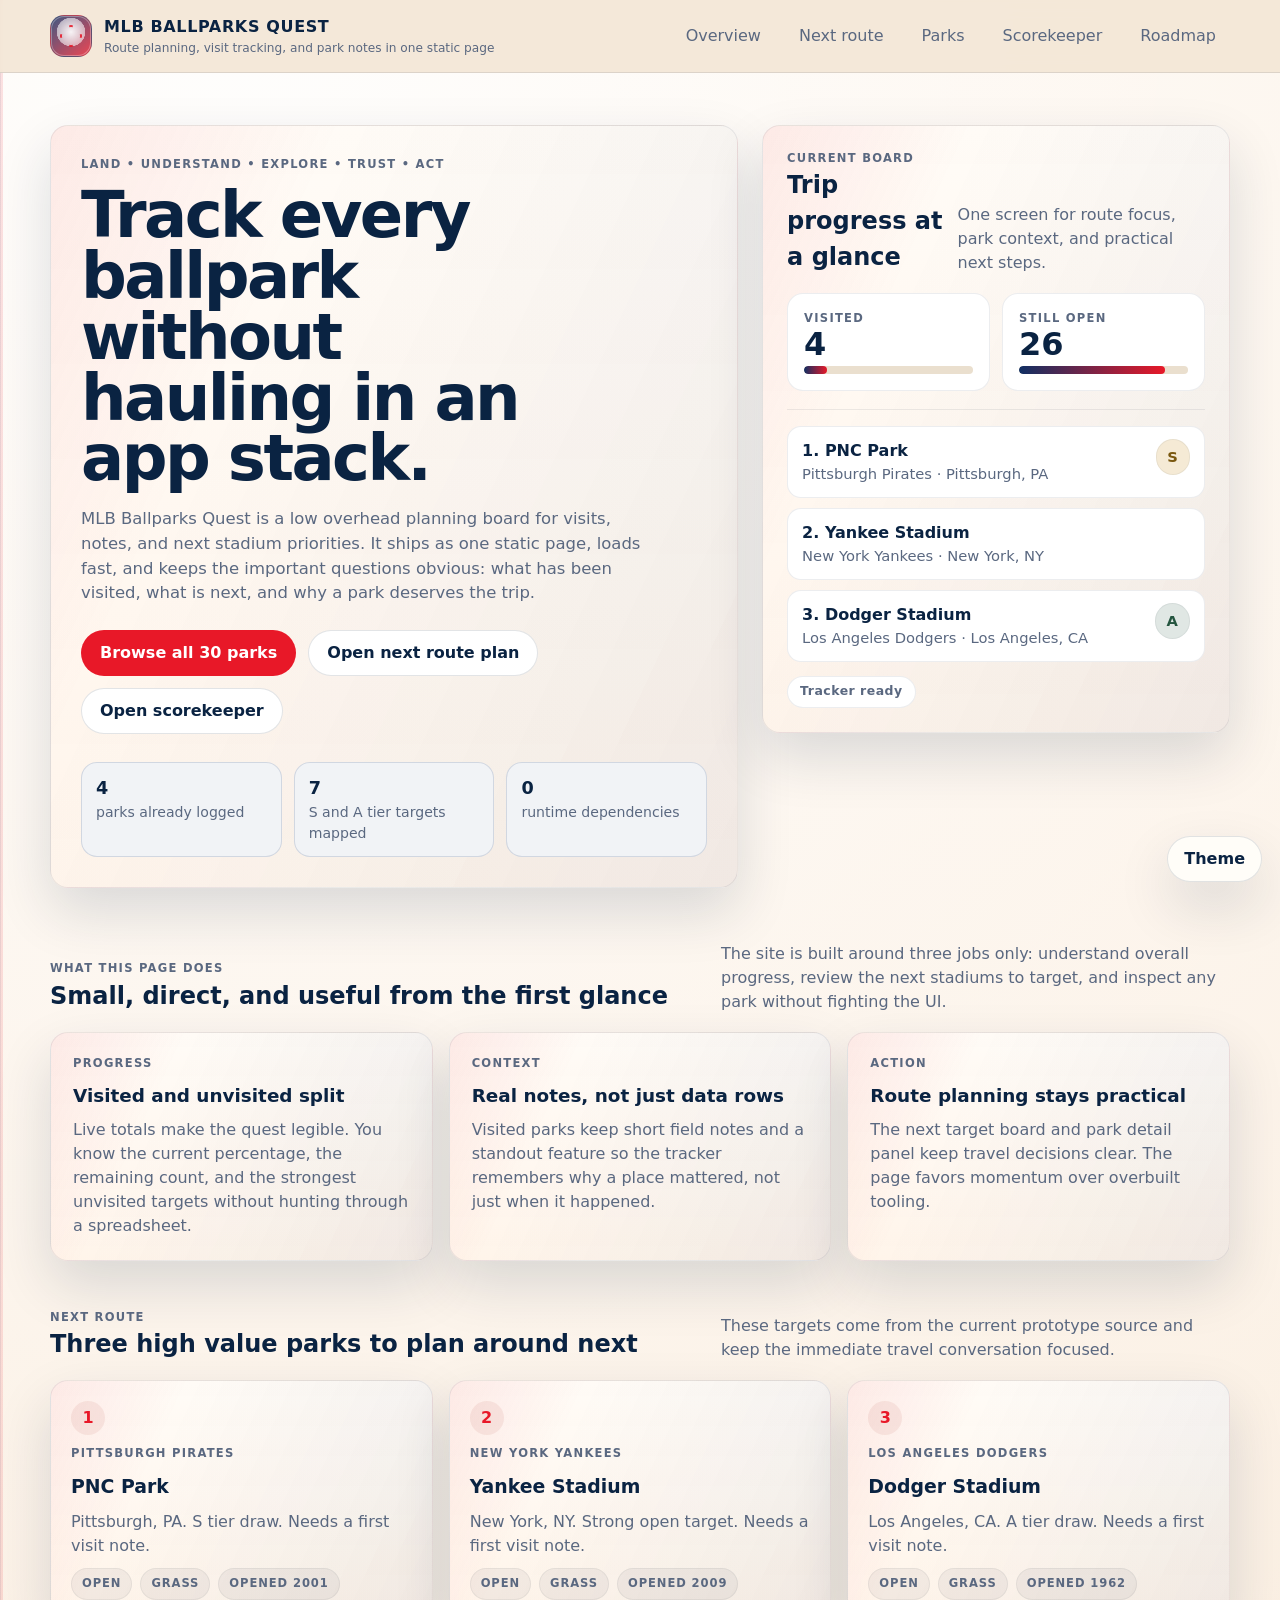
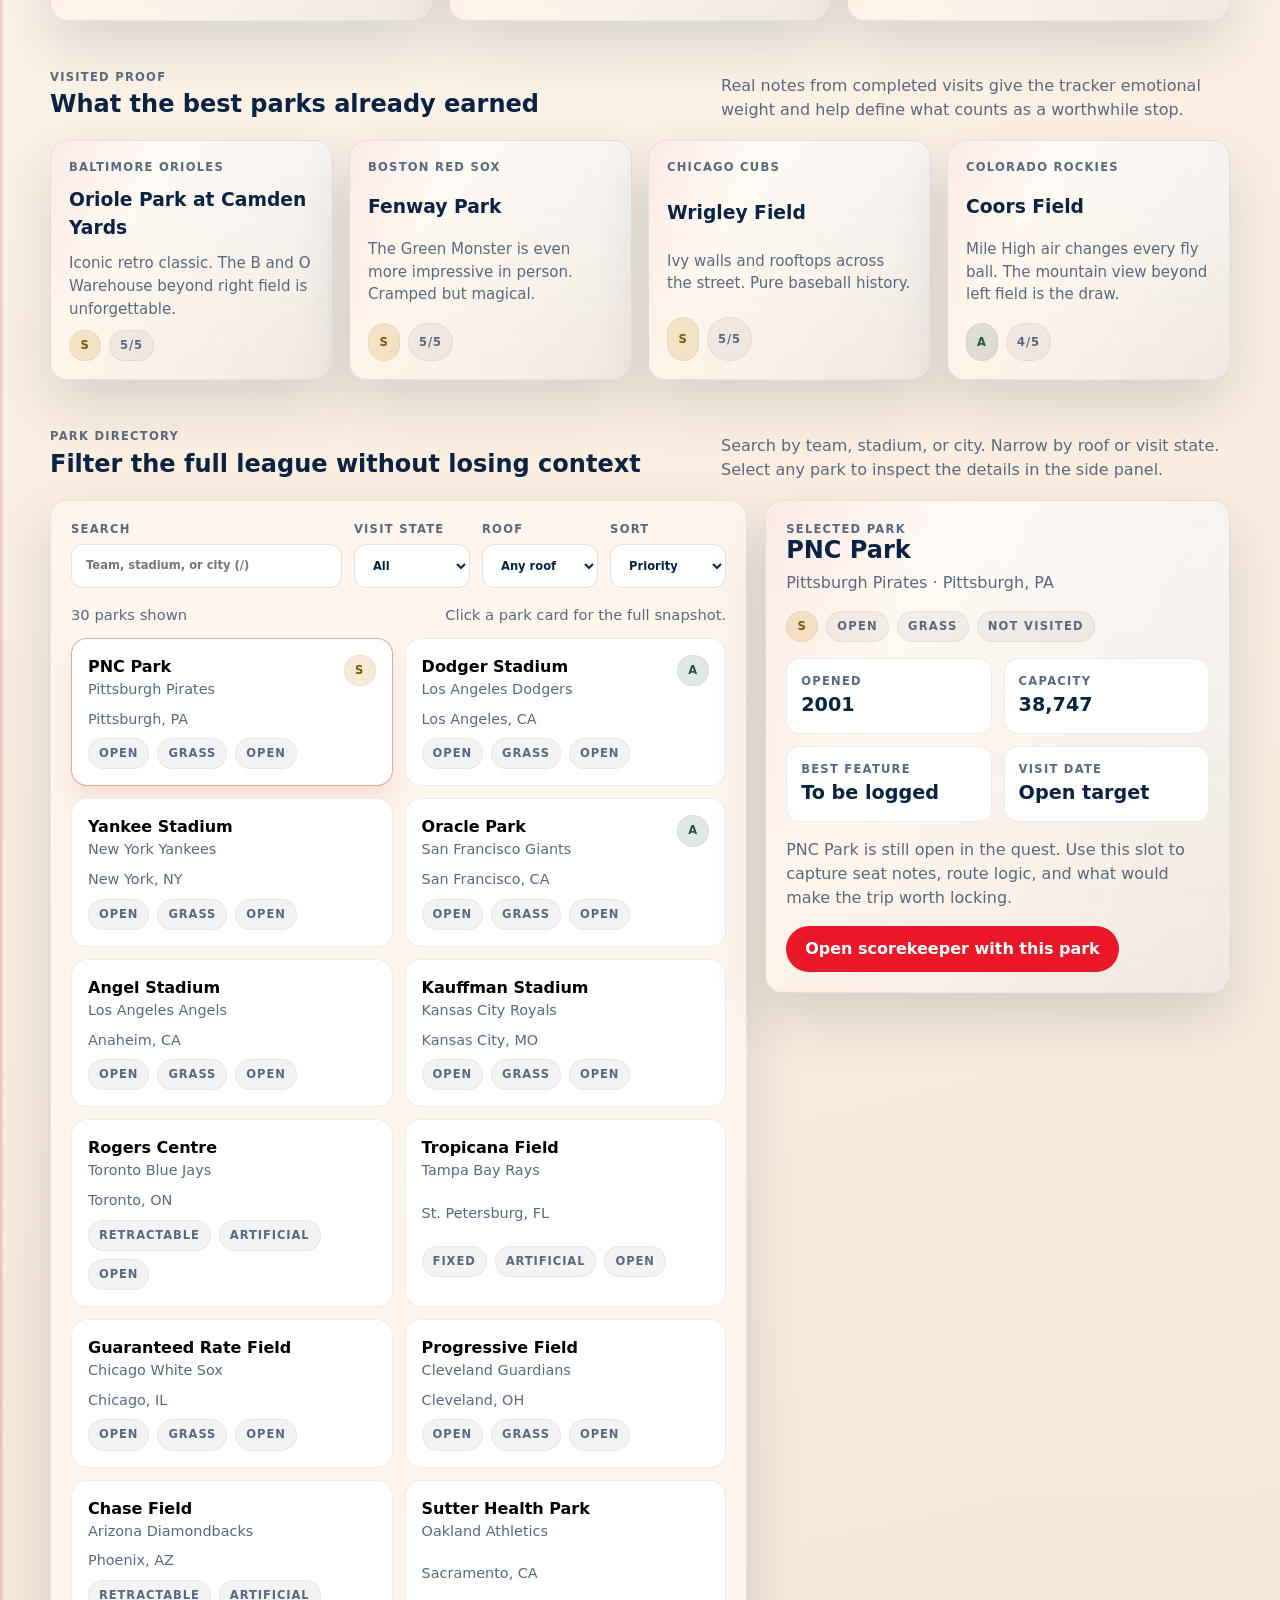
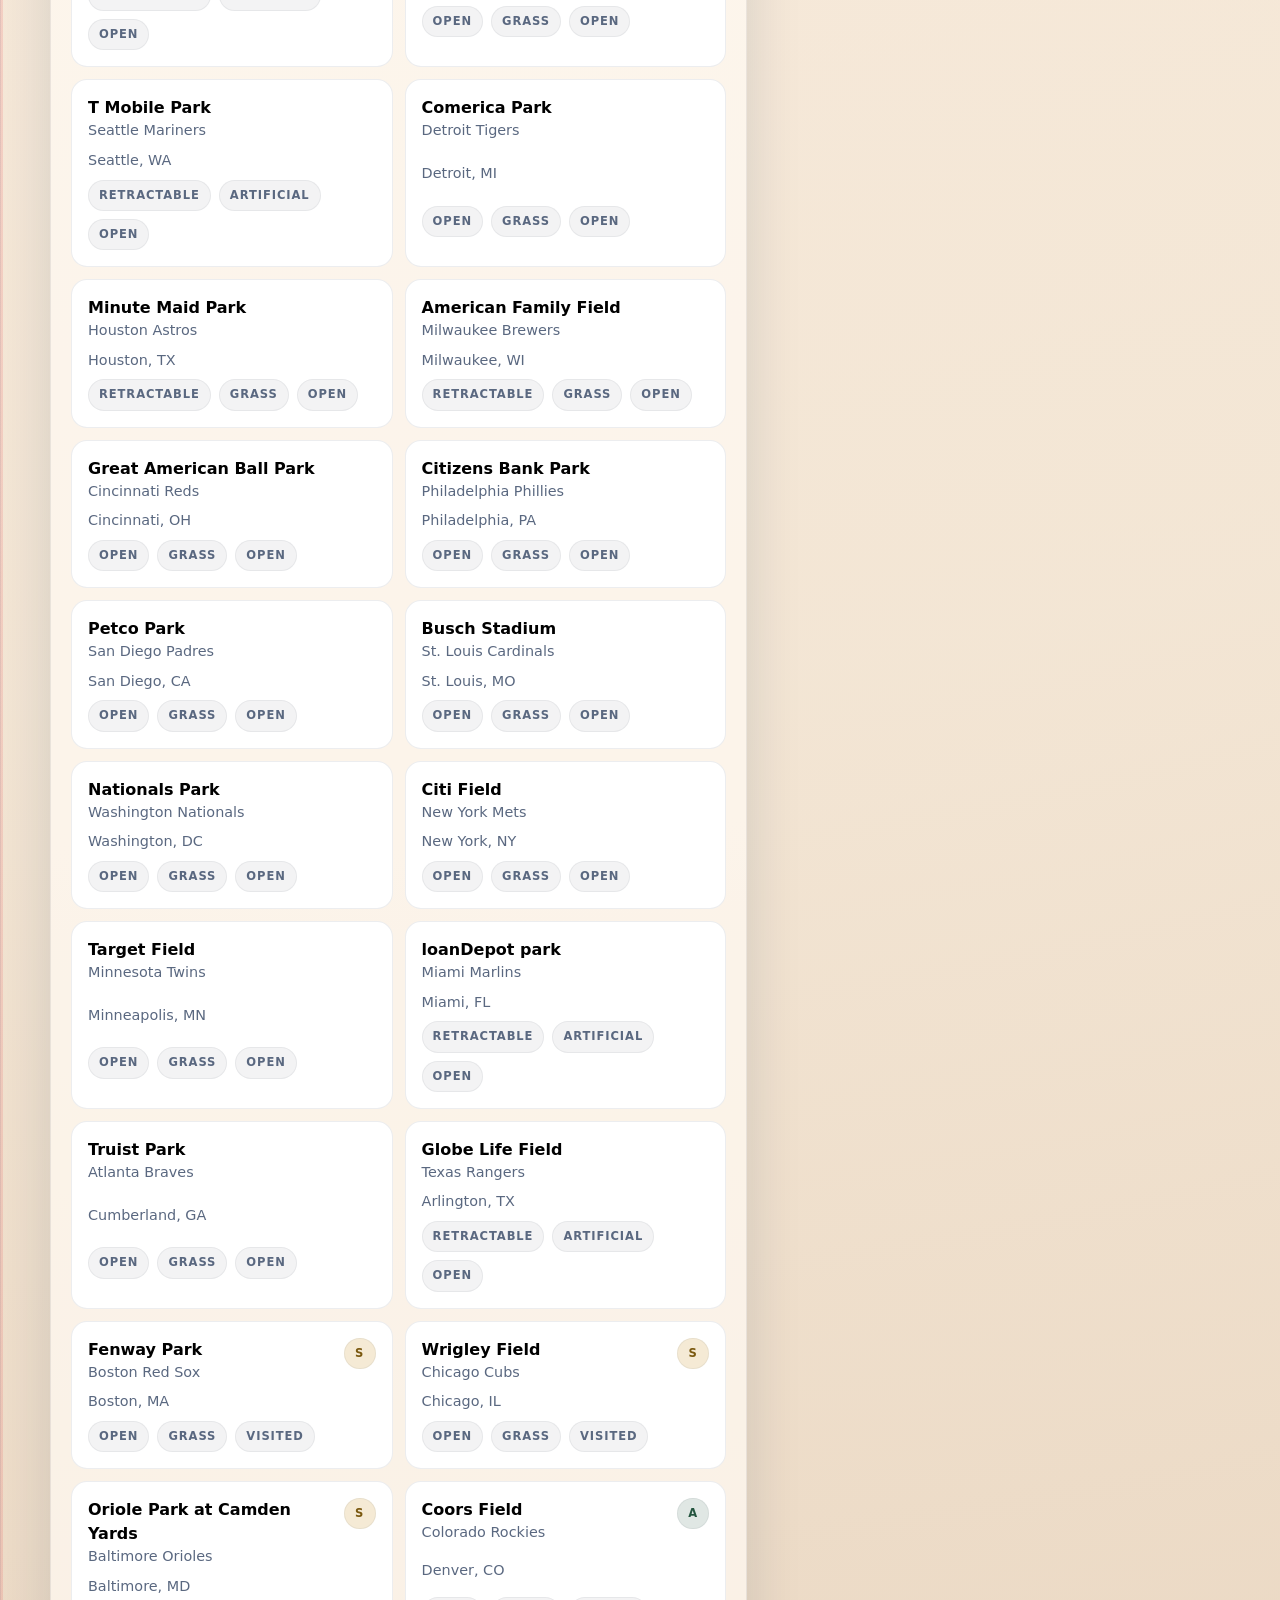
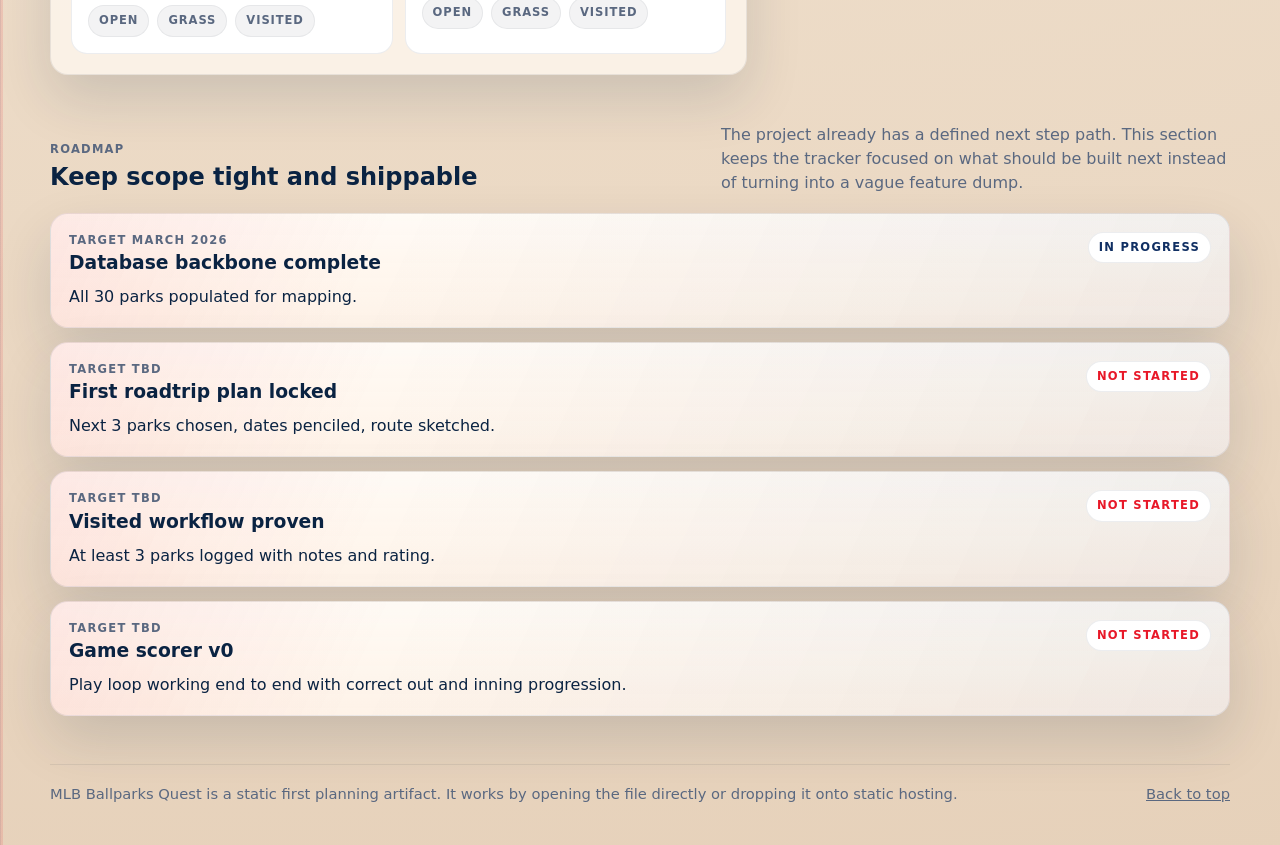
==== commit 08ba0ff2: "Add schedule import tool and session docs - schedule-import.html: ESPN → Anthropic API → Notion pipe" ====
--- a/index.html
+++ b/index.html
@@ -6,9 +6,6 @@
   <title>MLB Ballparks Quest</title>
   <meta name="description" content="A low overhead MLB park tracker for route planning, visit notes, and next stadium priorities.">
   <meta name="theme-color" content="#111111">
-  <link rel="preconnect" href="https://fonts.googleapis.com">
-  <link rel="preconnect" href="https://fonts.gstatic.com" crossorigin>
-  <link href="https://fonts.googleapis.com/css2?family=Special+Elite&display=swap" rel="stylesheet">
   <link rel="stylesheet" href="theme-tokens.css">
   <link rel="icon" href="data:image/svg+xml,%3Csvg xmlns='http://www.w3.org/2000/svg' viewBox='0 0 64 64'%3E%3Ccircle cx='32' cy='32' r='28' fill='%23f8f5ef'/%3E%3Cpath d='M18 20c5 3 9 8 11 14M46 20c-5 3-9 8-11 14M18 44c5-3 9-8 11-14M46 44c-5-3-9-8-11-14' stroke='%23ba3a2a' stroke-width='2.4' fill='none' stroke-linecap='round'/%3E%3C/svg%3E">
   <style>
@@ -30,7 +27,6 @@
     img,svg{display:block;max-width:100%}
     a{color:inherit}
     button,input,select{font:inherit}
-    .display-serif{font-family:"Special Elite","Courier New",Georgia,serif}
 
     .shell{width:min(100% - 28px,var(--maxw));margin:0 auto}
     .skip-link{
@@ -139,10 +135,7 @@
     .route-card,
     .milestone,
     .highlight-card{
-      background-image:var(--theme-texture), var(--theme-panel-overlay);
-      background-size:180px 180px, auto;
-      background-position:center, center;
-      background-repeat:repeat, no-repeat;
+      background:var(--theme-panel-overlay);
     }
 
     .hero-copy{padding:30px}
@@ -170,13 +163,6 @@
       letter-spacing:-.04em;
       max-width:10ch;
     }
-    .hero h1,
-    .section-kicker,
-    .panel-header h2,
-    .section-head h2,
-    .route-card h3{
-      font-family:"Special Elite","Courier New",Georgia,serif;
-    }
 
     .hero-copy p{
       margin-top:18px;
@@ -294,30 +280,6 @@
     .highlight-card blockquote{
       margin:0;color:var(--muted);font-size:.94rem
     }
-    .empty-with-icon{
-      text-align:center;
-      justify-items:center;
-      padding:32px;
-    }
-    .empty-with-icon h3{margin-top:10px}
-    .empty-with-icon p{max-width:28ch}
-    .atelier-icon-badge{
-      width:52px;height:52px;
-      display:grid;place-items:center;
-      border-radius:16px;
-      background:color-mix(in srgb, var(--panel) 72%, white 28%);
-      border:1px solid color-mix(in srgb, var(--ink) 10%, transparent);
-      color:var(--accent);
-      box-shadow:inset 0 1px 0 rgba(255,255,255,.55);
-    }
-    .atelier-icon{
-      width:28px;height:28px;
-      stroke:currentColor;
-      fill:none;
-      stroke-width:1.8;
-      stroke-linecap:round;
-      stroke-linejoin:round;
-    }
 
     .directory-layout{
       display:grid;grid-template-columns:minmax(0,1.2fr) minmax(300px,.8fr);gap:18px;
@@ -487,7 +449,6 @@
     }
 
     :focus-visible{
-      outline:3px solid var(--accent);
       outline:3px solid color-mix(in srgb, var(--accent) 72%, white 8%);
       outline-offset:3px;
     }
@@ -629,8 +590,8 @@
           </article>
           <article class="section-card">
             <div class="section-kicker">Action</div>
-            <h3>Plan the next road swing without guesswork</h3>
-            <p>The next-target board and park detail panel keep the travel case clear. This page favors momentum over overbuilt tooling.</p>
+            <h3>Route planning stays practical</h3>
+            <p>The next target board and park detail panel keep travel decisions clear. The page favors momentum over overbuilt tooling.</p>
           </article>
         </div>
       </div>
@@ -676,7 +637,7 @@
             <form class="filters" id="filterForm">
               <label>
                 Search
-                <input id="searchInput" name="search" type="search" placeholder="Search parks, teams, or cities (/)">
+                <input id="searchInput" name="search" type="search" placeholder="Team, stadium, or city (/)">
               </label>
               <label>
                 Visit state
@@ -745,7 +706,7 @@
 
   <footer class="footer">
     <div class="shell footer-bar">
-      <div>Built for the road. No account needed.</div>
+      <div>MLB Ballparks Quest is a static first planning artifact. It works by opening the file directly or dropping it onto static hosting.</div>
       <div><a href="#top">Back to top</a></div>
     </div>
   </footer>
@@ -792,9 +753,8 @@
       { id: 30, team: "Washington Nationals", stadium: "Nationals Park", city: "Washington, DC", capacity: 41313, roof: "Open", surface: "Grass", opened: 2008, tier: null, visited: false, visitDate: null, rating: null, notes: "", bestFeature: "" }
     ];
 
+    const NEXT_TARGETS = [22, 19, 14];
     const SCOREKEEPER_IMPORT_KEY = "mlb_ballparks_scorekeeper_import_v1";
-    const VISITED_KEY = "mlb_visited_parks_v1";
-    const RETURN_KEY = "mlb_scorekeeper_return_v1";
 
     const MILESTONES = [
       { title: "Database backbone complete", done: "All 30 parks populated for mapping.", target: "March 2026", status: "in-progress" },
@@ -808,7 +768,7 @@
       visit: "all",
       roof: "all",
       sort: "priority",
-      activeParkId: null
+      activeParkId: NEXT_TARGETS[0]
     };
 
     const els = {
@@ -842,20 +802,6 @@
     let activeToastTimer = null;
     let trackerStatusTimer = null;
 
-    function iconSprite(kind, title = "") {
-      const label = title ? `<title>${escapeHtml(title)}</title>` : "";
-      if (kind === "ticket") {
-        return `<svg class="atelier-icon" viewBox="0 0 24 24" aria-hidden="${title ? "false" : "true"}">${label}<path d="M5 8.5V6h14v2.5a2 2 0 0 0 0 7V18H5v-2.5a2 2 0 0 0 0-7Z"/><path d="M12 6v12"/><path d="M9 9.5h.01"/><path d="M9 14.5h.01"/><path d="M15 9.5h.01"/><path d="M15 14.5h.01"/></svg>`;
-      }
-      if (kind === "pennant") {
-        return `<svg class="atelier-icon" viewBox="0 0 24 24" aria-hidden="${title ? "false" : "true"}">${label}<path d="M6 4v16"/><path d="M7 5h11l-4 4 4 4H7"/></svg>`;
-      }
-      if (kind === "diamond") {
-        return `<svg class="atelier-icon" viewBox="0 0 24 24" aria-hidden="${title ? "false" : "true"}">${label}<path d="M12 3 21 12 12 21 3 12 12 3Z"/><path d="M12 7v10"/><path d="M7 12h10"/></svg>`;
-      }
-      return `<svg class="atelier-icon" viewBox="0 0 24 24" aria-hidden="${title ? "false" : "true"}">${label}<circle cx="12" cy="12" r="8.5"/><path d="M8 6.5c1.6 1.1 2.8 2.8 3.4 4.9"/><path d="M16 6.5c-1.6 1.1-2.8 2.8-3.4 4.9"/><path d="M8 17.5c1.6-1.1 2.8-2.8 3.4-4.9"/><path d="M16 17.5c-1.6-1.1-2.8-2.8-3.4-4.9"/></svg>`;
-    }
-
     function clearToast() {
       if (activeToastTimer) {
         clearTimeout(activeToastTimer);
@@ -903,6 +849,7 @@
       let score = park.visited ? -100 : 0;
       if (park.tier === "S") score += 30;
       if (park.tier === "A") score += 20;
+      if (NEXT_TARGETS.includes(park.id)) score += 40;
       score += Math.max(0, 2026 - park.opened) * 0.05;
       return score;
     }
@@ -918,91 +865,6 @@
 
     function formatNumber(value) {
       return new Intl.NumberFormat("en-US").format(value);
-    }
-
-    function getVisitedStore() {
-      try {
-        const raw = localStorage.getItem(VISITED_KEY);
-        if (raw) {
-          const parsed = JSON.parse(raw);
-          if (parsed && parsed.version === 1 && parsed.parks) return parsed;
-        }
-      } catch (e) {}
-      const seed = { version: 1, parks: {} };
-      for (const park of PARKS) {
-        if (park.visited) {
-          seed.parks[String(park.id)] = {
-            visitDate: park.visitDate || null,
-            rating: park.rating || null,
-            notes: park.notes || "",
-            bestFeature: park.bestFeature || "",
-            markedAt: new Date().toISOString()
-          };
-        }
-      }
-      saveVisitedStore(seed);
-      return seed;
-    }
-
-    function saveVisitedStore(store) {
-      try {
-        localStorage.setItem(VISITED_KEY, JSON.stringify(store));
-      } catch (e) {
-        showToast("Save failed — storage may be full. Export your data.", "error", 0);
-      }
-    }
-
-    function isVisited(parkId) {
-      const store = getVisitedStore();
-      return Boolean(store.parks[String(parkId)]);
-    }
-
-    function getVisitData(parkId) {
-      const store = getVisitedStore();
-      return store.parks[String(parkId)] || null;
-    }
-
-    function toggleVisited(parkId) {
-      const store = getVisitedStore();
-      const key = String(parkId);
-      if (store.parks[key]) {
-        delete store.parks[key];
-      } else {
-        store.parks[key] = {
-          visitDate: new Date().toISOString().slice(0, 10),
-          rating: null,
-          notes: "",
-          bestFeature: "",
-          markedAt: new Date().toISOString()
-        };
-      }
-      saveVisitedStore(store);
-    }
-
-    function syncParksFromVisitedStore() {
-      const store = getVisitedStore();
-      for (const park of PARKS) {
-        const data = store.parks[String(park.id)];
-        if (data) {
-          park.visited = true;
-          park.visitDate = data.visitDate || park.visitDate;
-          park.rating = data.rating != null ? data.rating : park.rating;
-          park.notes = data.notes || park.notes;
-          park.bestFeature = data.bestFeature || park.bestFeature;
-        } else {
-          park.visited = false;
-          park.visitDate = null;
-          park.rating = null;
-        }
-      }
-    }
-
-    function getNextTargets(count) {
-      return PARKS
-        .filter(function(park) { return !isVisited(park.id); })
-        .sort(function(a, b) { return priorityScore(b) - priorityScore(a); })
-        .slice(0, count)
-        .map(function(park) { return park.id; });
     }
 
     function writeScorekeeperImport(park) {
@@ -1070,52 +932,39 @@
     }
 
     function renderRoutePreview() {
-      const targets = getNextTargets(3);
-      const rows = targets
-        .map(function(id) { return PARKS.find(function(park) { return park.id === id; }); })
+      const rows = NEXT_TARGETS
+        .map((id, index) => PARKS.find((park) => park.id === id))
         .filter(Boolean)
-        .map(function(park, index) { return `
+        .map((park, index) => `
           <div class="route-row">
             <div>
-              <strong>${index + 1}. ${escapeHtml(park.stadium)}</strong>
-              <span>${escapeHtml(park.team)} · ${escapeHtml(park.city)}</span>
+              <strong>${index + 1}. ${park.stadium}</strong>
+              <span>${park.team} · ${park.city}</span>
             </div>
             ${getTierPill(park)}
           </div>
-        `; })
+        `)
         .join("");
-      els.routePreview.innerHTML = rows || `<div class="route-row"><div><strong>All 30 parks visited!</strong><span>Quest complete.</span></div></div>`;
+      els.routePreview.innerHTML = rows;
     }
 
     function renderRouteCards() {
-      const targets = getNextTargets(3);
-      if (!targets.length) {
-        els.routeGrid.innerHTML = `
-          <article class="route-card empty-with-icon">
-            <div class="atelier-icon-badge">${iconSprite("pennant", "Quest complete")}</div>
-            <div class="section-kicker">Quest complete</div>
-            <h3>All 30 parks visited</h3>
-            <p>You have visited every MLB ballpark. The route section now serves as your achievement record.</p>
-          </article>
-        `;
-        return;
-      }
-      els.routeGrid.innerHTML = targets
-        .map(function(id) { return PARKS.find(function(park) { return park.id === id; }); })
+      els.routeGrid.innerHTML = NEXT_TARGETS
+        .map((id, index) => PARKS.find((park) => park.id === id))
         .filter(Boolean)
-        .map(function(park, index) { return `
+        .map((park, index) => `
           <article class="route-card">
             <div class="route-rank">${index + 1}</div>
-            <div class="section-kicker">${escapeHtml(park.team)}</div>
-            <h3>${escapeHtml(park.stadium)}</h3>
-            <p>${escapeHtml(park.city)}. ${park.tier ? `${escapeHtml(park.tier)} tier draw.` : "Strong open target."} ${park.bestFeature ? `Known for ${escapeHtml(park.bestFeature.toLowerCase())}.` : "Needs a first visit note."}</p>
+            <div class="section-kicker">${park.team}</div>
+            <h3>${park.stadium}</h3>
+            <p>${park.city}. ${park.tier ? `${park.tier} tier draw.` : "Strong open target."} ${park.bestFeature ? `Known for ${park.bestFeature.toLowerCase()}.` : "Needs a first visit note."}</p>
             <div class="meta-row">
-              <span class="pill">${escapeHtml(park.roof)}</span>
-              <span class="pill">${escapeHtml(park.surface)}</span>
+              <span class="pill">${park.roof}</span>
+              <span class="pill">${park.surface}</span>
               <span class="pill">Opened ${park.opened}</span>
             </div>
           </article>
-        `; })
+        `)
         .join("");
     }
 
@@ -1123,8 +972,8 @@
       const visited = PARKS.filter((park) => park.visited).sort((a, b) => (b.rating || 0) - (a.rating || 0)).slice(0, 4);
       if (!visited.length) {
         els.highlightGrid.innerHTML = `
-          <article class="section-card empty-with-icon">
-            <div class="atelier-icon-badge">${iconSprite("ticket", "No parks visited yet")}</div>
+          <article class="section-card">
+            <div class="section-kicker">Highlights</div>
             <h3>No parks visited yet</h3>
             <p>Score your first game to start building your ballpark collection.</p>
           </article>
@@ -1148,7 +997,7 @@
 
     function renderParks() {
       const parks = getFilteredParks();
-      els.resultsCount.textContent = `${parks.length} park${parks.length === 1 ? "" : "s"} in view`;
+      els.resultsCount.textContent = `${parks.length} park${parks.length === 1 ? "" : "s"} shown`;
       if (state.activeParkId !== null && !parks.some((park) => park.id === state.activeParkId)) {
         state.activeParkId = parks.length ? parks[0].id : null;
       }
@@ -1183,7 +1032,7 @@
         els.detailSubtitle.textContent = "Choose a park card to inspect the full snapshot";
         els.detailMeta.innerHTML = `<span class="pill">Use search or filters</span>`;
         els.detailMetrics.innerHTML = "";
-        els.detailCopy.textContent = "Pick a park card to pull up the venue snapshot, the travel case, and the scorekeeper handoff.";
+        els.detailCopy.textContent = "The detail panel will update with route notes, venue context, and the scorekeeper handoff action once a park is selected.";
         if (els.detailScorekeeperLink) {
           els.detailScorekeeperLink.setAttribute("href", "#parks");
           els.detailScorekeeperLink.textContent = "Select a park to use scorekeeper";
@@ -1219,20 +1068,9 @@
           <strong>${park.visitDate || "Open target"}</strong>
         </div>
       `;
-      const visitData = getVisitData(park.id);
-      const visitedLabel = visitData
-        ? `Visited ✓ ${visitData.visitDate || ""}`
-        : "Not visited";
-      els.detailCopy.innerHTML = `
-        <p>${escapeHtml(park.notes || `${park.stadium} is still open in the quest. Use this slot to capture seat notes, route logic, and what would make the trip worth locking.`)}</p>
-        <div style="margin-top:14px;display:flex;gap:10px;flex-wrap:wrap">
-          ${visitData
-            ? `<span class="pill" style="background:color-mix(in srgb, var(--field) 12%, white 88%);border-color:color-mix(in srgb, var(--field) 24%, transparent);color:var(--field)">${escapeHtml(visitedLabel)}</span>
-               <button class="btn btn-secondary" type="button" data-unvisit="${park.id}" style="min-height:34px;padding:0 12px;font-size:.88rem">Remove visited</button>`
-            : `<button class="btn btn-primary" type="button" data-mark-visited="${park.id}" style="min-height:34px;padding:0 12px;font-size:.88rem">Mark as Visited</button>`
-          }
-        </div>
-      `;
+      els.detailCopy.textContent = park.notes
+        ? park.notes
+        : `${park.stadium} is still open in the quest. Use this slot to capture seat notes, route logic, and what would make the trip worth locking.`;
       if (els.detailScorekeeperLink) {
         els.detailScorekeeperLink.setAttribute("href", "scorekeeper.html");
         els.detailScorekeeperLink.textContent = "Open scorekeeper with this park";
@@ -1295,27 +1133,6 @@
         if (!button) return;
         state.activeParkId = Number(button.getAttribute("data-park-id"));
         renderParks();
-      });
-
-      document.addEventListener("click", (event) => {
-        const markBtn = event.target.closest("[data-mark-visited]");
-        const unvisitBtn = event.target.closest("[data-unvisit]");
-        if (markBtn) {
-          const parkId = Number(markBtn.getAttribute("data-mark-visited"));
-          toggleVisited(parkId);
-          syncParksFromVisitedStore();
-          renderAll();
-          showToast("Park marked as visited", "success", 2600);
-          return;
-        }
-        if (unvisitBtn) {
-          const parkId = Number(unvisitBtn.getAttribute("data-unvisit"));
-          toggleVisited(parkId);
-          syncParksFromVisitedStore();
-          renderAll();
-          showToast("Visited status removed", "info", 2600);
-          return;
-        }
       });
 
       document.addEventListener("keydown", (event) => {
@@ -1345,78 +1162,14 @@
       });
     }
 
-    function renderAll() {
-      syncParksFromVisitedStore();
+    function init() {
       renderTopStats();
       renderRoutePreview();
       renderRouteCards();
       renderHighlights();
+      renderMilestones();
       renderParks();
-    }
-
-    function readReturnPayload() {
-      try {
-        const raw = localStorage.getItem(RETURN_KEY);
-        if (!raw) return null;
-        const parsed = JSON.parse(raw);
-        if (!parsed || parsed.version !== 1 || !parsed.parkId) return null;
-        if (Date.now() - new Date(parsed.exportedAt).getTime() > 86400000) {
-          localStorage.removeItem(RETURN_KEY);
-          return null;
-        }
-        return parsed;
-      } catch (e) {
-        return null;
-      }
-    }
-
-    function clearReturnPayload() {
-      try { localStorage.removeItem(RETURN_KEY); } catch (e) {}
-    }
-
-    function handleReturnHandoff() {
-      const payload = readReturnPayload();
-      if (!payload) return;
-      const park = PARKS.find(function(p) { return p.id === payload.parkId; });
-      if (!park) { clearReturnPayload(); return; }
-      if (isVisited(park.id)) {
-        showToast(`${escapeHtml(park.stadium)} is already visited`, "info", 3200);
-        clearReturnPayload();
-        return;
-      }
-      const banner = document.createElement("div");
-      banner.className = "toast is-undo";
-      banner.setAttribute("role", "status");
-      banner.setAttribute("aria-live", "polite");
-      banner.innerHTML = `
-        <div class="toast-copy">You finished a game at <strong>${escapeHtml(park.stadium)}</strong>. Mark it as visited?</div>
-        <div class="toast-actions">
-          <button class="toast-action" type="button" data-return-mark="${park.id}">Mark Visited</button>
-          <button class="toast-close" type="button">Not now</button>
-        </div>
-      `;
-      banner.querySelector("[data-return-mark]").addEventListener("click", function() {
-        toggleVisited(park.id);
-        syncParksFromVisitedStore();
-        clearReturnPayload();
-        banner.remove();
-        renderAll();
-        showToast(`${escapeHtml(park.stadium)} marked as visited`, "success", 3200);
-      });
-      banner.querySelector(".toast-close").addEventListener("click", function() {
-        banner.remove();
-      });
-      document.body.appendChild(banner);
-    }
-
-    function init() {
-      syncParksFromVisitedStore();
-      var targets = getNextTargets(3);
-      if (targets.length) state.activeParkId = targets[0];
-      renderAll();
-      renderMilestones();
       bindEvents();
-      handleReturnHandoff();
     }
 
     init();
--- a/theme-tokens.css
+++ b/theme-tokens.css
@@ -4,26 +4,7 @@
   1. Set document.documentElement.dataset.theme
   2. Keep UI styles mapped to these semantic tokens
   3. Default theme stays Phillies unless changed in local storage
-
-  color-mix() is used for decorative stripes and panel overlays.
-  Browsers without support (Safari <16.4, Firefox <113) get plain
-  fallbacks via the block below — the themes still function, they
-  just lose the subtle stripe texture.
 */
-
-/* Fallback for browsers that do not support color-mix() */
-@supports not (color: color-mix(in srgb, red 50%, blue)) {
-  :root,
-  :root[data-theme="phillies"],
-  :root[data-theme="yankees"],
-  :root[data-theme="dodgers"],
-  :root[data-theme="cubs"],
-  :root[data-theme="mets"] {
-    --theme-stripes: none;
-    --theme-panel-overlay:
-      linear-gradient(180deg, rgba(255,251,246,.98), rgba(255,244,234,.95));
-  }
-}
 
 :root,
 :root[data-theme="phillies"]{
@@ -59,7 +40,6 @@
   --theme-panel-overlay:
     linear-gradient(115deg, color-mix(in srgb, var(--accent) 8%, transparent), transparent 28%, color-mix(in srgb, var(--field) 6%, transparent) 100%),
     linear-gradient(180deg, rgba(255,251,246,.98), rgba(255,244,234,.95));
-  --theme-texture:url("data:image/svg+xml,%3Csvg xmlns='http://www.w3.org/2000/svg' width='180' height='180' viewBox='0 0 180 180'%3E%3Cg fill='none' stroke='rgba(184,18,32,0.08)' stroke-width='1.2'%3E%3Cpath d='M18 28h54'/%3E%3Cpath d='M108 92h44'/%3E%3Cpath d='M42 136h76'/%3E%3C/g%3E%3C/svg%3E");
 }
 
 :root[data-theme="yankees"]{
@@ -95,7 +75,6 @@
   --theme-panel-overlay:
     linear-gradient(115deg, color-mix(in srgb, var(--accent) 9%, transparent), transparent 26%, color-mix(in srgb, var(--field) 8%, transparent) 100%),
     linear-gradient(180deg, rgba(251,252,255,.98), rgba(242,245,250,.95));
-  --theme-texture:url("data:image/svg+xml,%3Csvg xmlns='http://www.w3.org/2000/svg' width='180' height='180' viewBox='0 0 180 180'%3E%3Cg fill='none' stroke='rgba(19,36,72,0.08)' stroke-width='1'%3E%3Cpath d='M20 18v64'/%3E%3Cpath d='M84 52v88'/%3E%3Cpath d='M144 24v54'/%3E%3C/g%3E%3C/svg%3E");
 }
 
 :root[data-theme="dodgers"]{
@@ -131,7 +110,6 @@
   --theme-panel-overlay:
     linear-gradient(115deg, color-mix(in srgb, var(--accent) 10%, transparent), transparent 26%, color-mix(in srgb, var(--field) 7%, transparent) 100%),
     linear-gradient(180deg, rgba(251,253,255,.98), rgba(242,248,255,.95));
-  --theme-texture:url("data:image/svg+xml,%3Csvg xmlns='http://www.w3.org/2000/svg' width='180' height='180' viewBox='0 0 180 180'%3E%3Cg fill='none' stroke='rgba(0,90,156,0.08)' stroke-width='1.1'%3E%3Cpath d='M22 34l40 22'/%3E%3Cpath d='M86 70l52 30'/%3E%3Cpath d='M48 128l70 38'/%3E%3C/g%3E%3C/svg%3E");
 }
 
 :root[data-theme="cubs"]{
@@ -167,7 +145,6 @@
   --theme-panel-overlay:
     linear-gradient(115deg, color-mix(in srgb, var(--accent) 10%, transparent), transparent 26%, color-mix(in srgb, var(--field) 7%, transparent) 100%),
     linear-gradient(180deg, rgba(255,252,245,.98), rgba(250,243,228,.95));
-  --theme-texture:url("data:image/svg+xml,%3Csvg xmlns='http://www.w3.org/2000/svg' width='180' height='180' viewBox='0 0 180 180'%3E%3Cg fill='none' stroke='rgba(204,52,51,0.08)' stroke-width='1.1'%3E%3Cpath d='M22 30c24 0 24 22 48 22s24-22 48-22'/%3E%3Cpath d='M36 112c18 0 18 16 36 16s18-16 36-16'/%3E%3C/g%3E%3C/svg%3E");
 }
 
 :root[data-theme="mets"]{
@@ -203,5 +180,4 @@
   --theme-panel-overlay:
     linear-gradient(115deg, color-mix(in srgb, var(--accent) 10%, transparent), transparent 26%, color-mix(in srgb, var(--field) 8%, transparent) 100%),
     linear-gradient(180deg, rgba(255,252,246,.98), rgba(248,241,230,.95));
-  --theme-texture:url("data:image/svg+xml,%3Csvg xmlns='http://www.w3.org/2000/svg' width='180' height='180' viewBox='0 0 180 180'%3E%3Cg fill='none' stroke='rgba(255,89,16,0.08)' stroke-width='1.1'%3E%3Cpath d='M24 24h28l18 18h28'/%3E%3Cpath d='M48 104h26l16 16h42'/%3E%3C/g%3E%3C/svg%3E");
 }
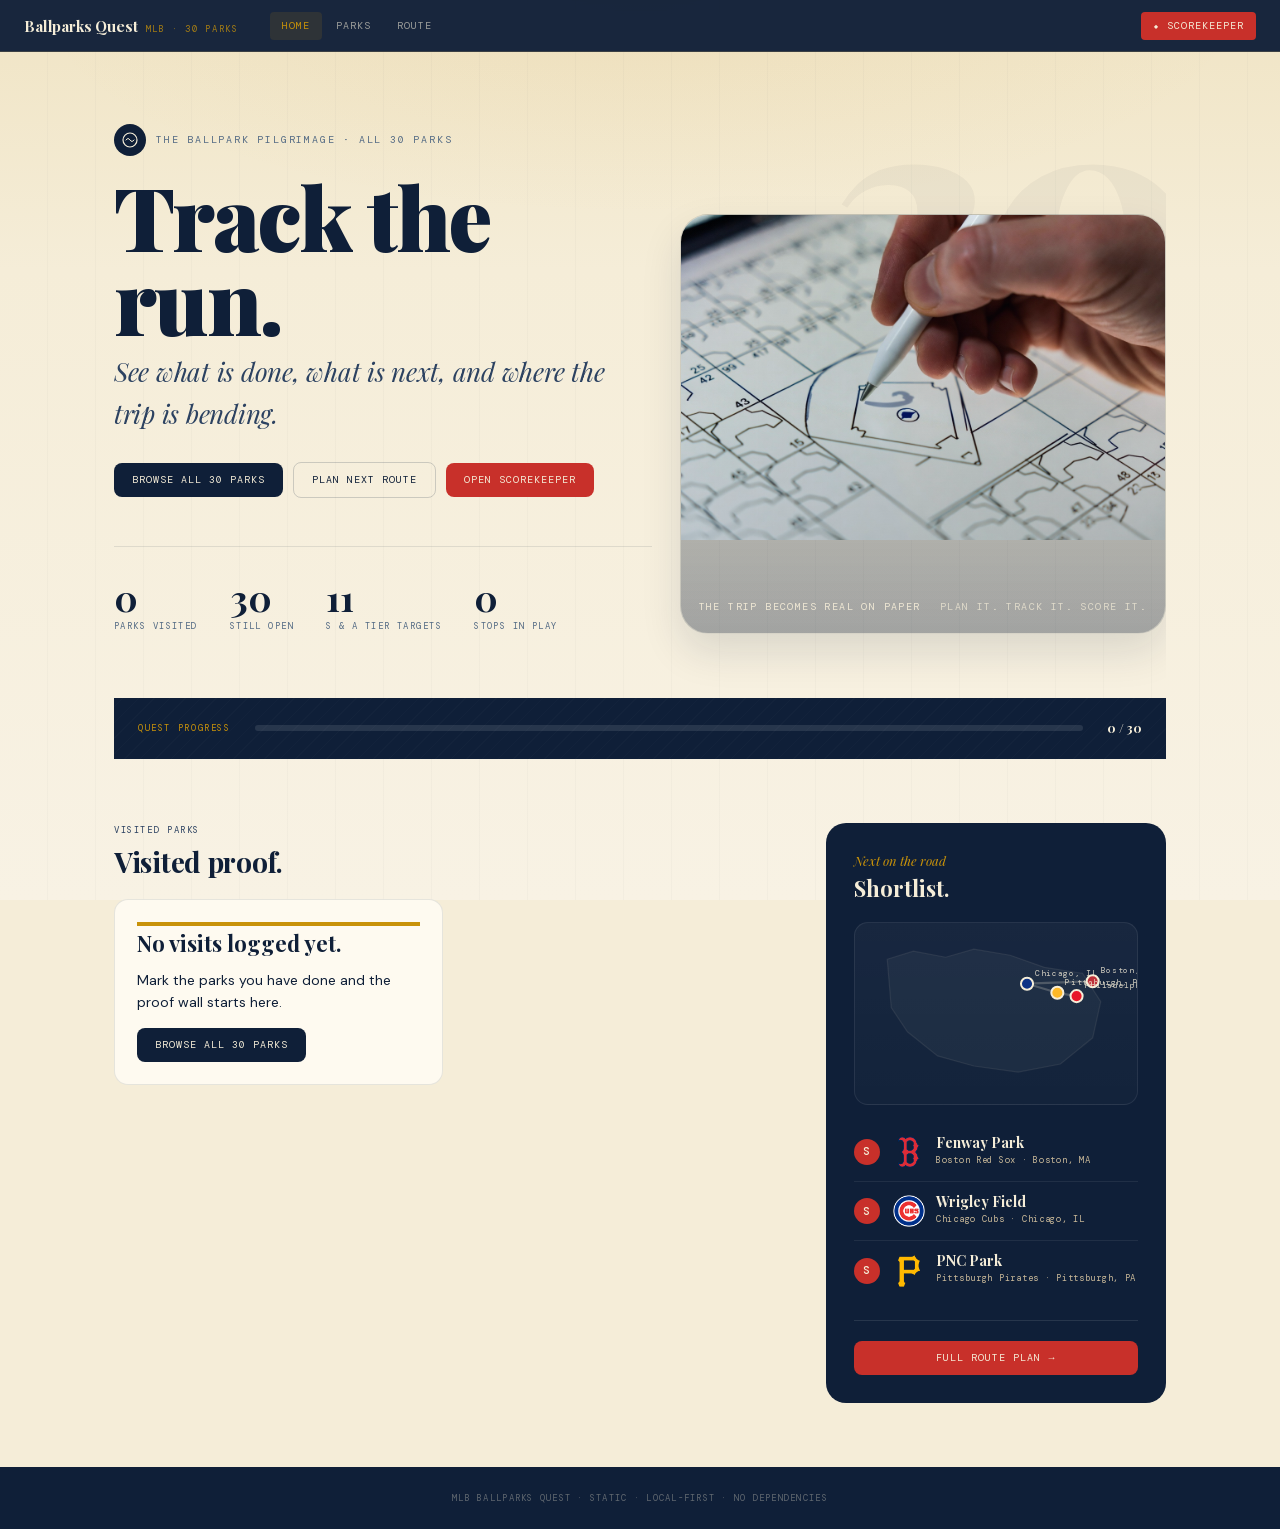
==== commit e8ec4f2a: "Promote prototype to root as version 0.8" ====
--- a/index.html
+++ b/index.html
@@ -1,1178 +1,756 @@
 <!DOCTYPE html>
 <html lang="en">
 <head>
-  <meta charset="utf-8">
-  <meta name="viewport" content="width=device-width, initial-scale=1">
-  <title>MLB Ballparks Quest</title>
-  <meta name="description" content="A low overhead MLB park tracker for route planning, visit notes, and next stadium priorities.">
-  <meta name="theme-color" content="#111111">
-  <link rel="stylesheet" href="theme-tokens.css">
-  <link rel="icon" href="data:image/svg+xml,%3Csvg xmlns='http://www.w3.org/2000/svg' viewBox='0 0 64 64'%3E%3Ccircle cx='32' cy='32' r='28' fill='%23f8f5ef'/%3E%3Cpath d='M18 20c5 3 9 8 11 14M46 20c-5 3-9 8-11 14M18 44c5-3 9-8 11-14M46 44c-5-3-9-8-11-14' stroke='%23ba3a2a' stroke-width='2.4' fill='none' stroke-linecap='round'/%3E%3C/svg%3E">
-  <style>
-    :root{
-      --radius:18px;
-      --maxw:1180px;
-    }
-
-    *{box-sizing:border-box}
-    html{scroll-behavior:smooth}
-    body{
-      margin:0;
-      font-family:ui-sans-serif,system-ui,-apple-system,BlinkMacSystemFont,"Segoe UI",sans-serif;
-      color:var(--ink);
-      background:var(--theme-stripes), var(--theme-wash);
-      line-height:1.5;
-    }
-
-    img,svg{display:block;max-width:100%}
-    a{color:inherit}
-    button,input,select{font:inherit}
-
-    .shell{width:min(100% - 28px,var(--maxw));margin:0 auto}
-    .skip-link{
-      position:absolute;left:16px;top:-48px;padding:10px 14px;border-radius:999px;
-      background:var(--ink);color:#fff;text-decoration:none;z-index:20;
-    }
-    .skip-link:focus{top:16px}
-
-    .site-header{
-      position:sticky;top:0;z-index:10;
-      background:color-mix(in srgb, var(--bg) 92%, transparent);
-      border-bottom:1px solid color-mix(in srgb, var(--ink) 10%, transparent);
-      backdrop-filter:blur(8px);
-    }
-
-    .topbar{
-      display:flex;align-items:center;justify-content:space-between;gap:20px;
-      padding:14px 0;
-    }
-
-    .brand{
-      display:flex;align-items:center;gap:12px;text-decoration:none;
-    }
-
-    .brand-mark{
-      width:42px;height:42px;border-radius:14px;border:1px solid rgba(20,36,51,.12);
-      background:
-        radial-gradient(circle at 50% 40%, rgba(255,255,255,.95), rgba(255,255,255,.65) 45%, rgba(255,255,255,.2) 46%),
-        linear-gradient(140deg, var(--field), var(--accent));
-      box-shadow:inset 0 0 0 1px rgba(255,255,255,.3);
-      position:relative;
-    }
-
-    .brand-mark::before,
-    .brand-mark::after{
-      content:"";
-      position:absolute;
-      inset:9px;
-      border-radius:50%;
-      border:2px solid color-mix(in srgb, var(--accent) 88%, transparent);
-      clip-path:inset(0 42% 0 42%);
-    }
-
-    .brand-mark::after{transform:rotate(90deg)}
-
-    .brand-copy strong{
-      display:block;
-      font-size:1rem;
-      letter-spacing:.04em;
-      text-transform:uppercase;
-    }
-
-    .brand-copy span{
-      display:block;
-      font-size:.76rem;
-      color:var(--muted);
-    }
-
-    .nav{
-      display:flex;align-items:center;gap:10px;flex-wrap:wrap;
-    }
-
-    .nav a{
-      text-decoration:none;
-      padding:10px 14px;
-      border-radius:999px;
-      color:var(--muted);
-      transition:background-color .14s ease,color .14s ease,transform .14s ease;
-    }
-
-    .nav a:hover,
-    .nav a:focus-visible{
-      background:#fff;
-      color:var(--ink);
-      transform:translateY(-1px);
-    }
-
-    .hero{
-      padding:52px 0 30px;
-    }
-
-    .hero-grid{
-      display:grid;
-      grid-template-columns:minmax(0,1.25fr) minmax(320px,.85fr);
-      gap:24px;
-      align-items:start;
-    }
-
-    .hero-copy,
-    .hero-panel,
-    .section-card,
-    .detail-panel,
-    .route-card,
-    .milestone,
-    .highlight-card{
-      background:linear-gradient(180deg, rgba(255,253,249,.98), rgba(255,250,243,.94));
-      border:1px solid color-mix(in srgb, var(--ink) 8%, transparent);
-      border-radius:var(--radius);
-      box-shadow:var(--shadow);
-    }
-
-    .hero-copy,
-    .hero-panel,
-    .section-card,
-    .detail-panel,
-    .route-card,
-    .milestone,
-    .highlight-card{
-      background:var(--theme-panel-overlay);
-    }
-
-    .hero-copy{padding:30px}
-
-    .eyebrow,
-    .section-kicker,
-    .stat-label,
-    .meta-label,
-    .pill,
-    .detail-meta span,
-    .milestone-status,
-    .filters label{
-      font-size:.72rem;
-      letter-spacing:.11em;
-      text-transform:uppercase;
-      color:var(--muted);
-      font-weight:700;
-    }
-
-    h1,h2,h3,p{margin:0}
-    h1{
-      margin-top:12px;
-      font-size:clamp(2.4rem,5vw,4.7rem);
-      line-height:.95;
-      letter-spacing:-.04em;
-      max-width:10ch;
-    }
-
-    .hero-copy p{
-      margin-top:18px;
-      max-width:54ch;
-      color:var(--muted);
-      font-size:1.03rem;
-    }
-
-    .hero-actions{
-      display:flex;gap:12px;flex-wrap:wrap;margin-top:24px;
-    }
-
-    .btn{
-      display:inline-flex;align-items:center;justify-content:center;gap:10px;
-      min-height:46px;padding:0 18px;border-radius:999px;border:1px solid transparent;
-      text-decoration:none;cursor:pointer;font-weight:700;
-      transition:transform .14s ease,background-color .14s ease,border-color .14s ease,color .14s ease;
-    }
-
-    .btn:hover,
-    .btn:focus-visible{transform:translateY(-1px)}
-    .btn-primary{background:var(--accent);color:#fff}
-    .btn-primary:hover,
-    .btn-primary:focus-visible{background:var(--accent-strong)}
-    .btn-secondary{background:#fff;border-color:rgba(20,36,51,.12);color:var(--ink)}
-    .btn-secondary:hover,
-    .btn-secondary:focus-visible{border-color:rgba(20,36,51,.24)}
-
-    .hero-notes{
-      margin-top:28px;
-      display:grid;
-      grid-template-columns:repeat(3,minmax(0,1fr));
-      gap:12px;
-    }
-
-    .hero-note{
-      padding:12px 14px;border-radius:16px;
-      background:color-mix(in srgb, var(--field) 6%, white);
-      border:1px solid color-mix(in srgb, var(--field) 14%, transparent);
-    }
-
-    .hero-note strong{display:block;font-size:1.1rem}
-    .hero-note span{display:block;color:var(--muted);font-size:.88rem}
-
-    .hero-panel{padding:24px}
-
-    .panel-header{
-      display:flex;align-items:flex-end;justify-content:space-between;gap:14px;
-      margin-bottom:18px;
-    }
-
-    .panel-header p{color:var(--muted);max-width:28ch}
-
-    .scoreboard{
-      display:grid;grid-template-columns:repeat(2,minmax(0,1fr));gap:12px;
-      margin-bottom:18px;
-    }
-
-    .stat{
-      padding:16px;border-radius:16px;background:#fff;border:1px solid rgba(20,36,51,.08);
-    }
-
-    .stat strong{display:block;font-size:2rem;line-height:1}
-
-    .progress{
-      margin-top:6px;height:8px;border-radius:999px;overflow:hidden;background:#eadfce;
-    }
-    .progress > span{display:block;height:100%;border-radius:999px;background:linear-gradient(90deg,var(--field),var(--accent))}
-
-    .route-preview{
-      margin-top:16px;padding-top:16px;border-top:1px solid rgba(20,36,51,.08);
-      display:grid;gap:10px;
-    }
-
-    .route-row{
-      display:flex;justify-content:space-between;gap:12px;align-items:flex-start;
-      padding:12px 14px;border-radius:14px;background:#fff;border:1px solid rgba(20,36,51,.08);
-    }
-    .route-row strong{display:block}
-    .route-row span{display:block;color:var(--muted);font-size:.92rem}
-
-    main section{padding:24px 0}
-
-    .section-head{
-      display:flex;justify-content:space-between;align-items:end;gap:16px;
-      margin-bottom:18px;
-    }
-
-    .section-head p{max-width:50ch;color:var(--muted)}
-
-    .cards-3{
-      display:grid;grid-template-columns:repeat(3,minmax(0,1fr));gap:16px;
-    }
-
-    .section-card{padding:22px}
-    .section-card h3{margin:10px 0 8px;font-size:1.15rem}
-    .section-card p{color:var(--muted)}
-
-    .route-grid{
-      display:grid;grid-template-columns:repeat(3,minmax(0,1fr));gap:16px;
-    }
-
-    .route-card{padding:20px;display:grid;gap:10px}
-    .route-rank{
-      width:34px;height:34px;border-radius:50%;display:grid;place-items:center;
-      background:rgba(161,44,33,.08);color:var(--accent);font-weight:800;
-    }
-    .route-card h3{font-size:1.18rem}
-    .route-card p{color:var(--muted)}
-
-    .highlights{
-      display:grid;grid-template-columns:repeat(4,minmax(0,1fr));gap:16px;
-    }
-    .highlight-card{padding:18px;display:grid;gap:10px}
-    .highlight-card blockquote{
-      margin:0;color:var(--muted);font-size:.94rem
-    }
-
-    .directory-layout{
-      display:grid;grid-template-columns:minmax(0,1.2fr) minmax(300px,.8fr);gap:18px;
-      align-items:start;
-    }
-
-    .directory-panel,
-    .detail-panel{
-      padding:20px;
-    }
-
-    .directory-panel{
-      background:rgba(255,250,243,.72);
-      border:1px solid rgba(20,36,51,.08);
-      border-radius:var(--radius);
-      box-shadow:var(--shadow);
-    }
-
-    .filters{
-      display:grid;grid-template-columns:1.4fr repeat(3,minmax(0,.6fr));gap:12px;
-      margin-bottom:16px;
-    }
-
-    .filters label{display:grid;gap:6px}
-
-    .filters input,
-    .filters select{
-      width:100%;min-height:44px;padding:0 14px;border-radius:12px;border:1px solid rgba(20,36,51,.12);
-      background:#fff;color:var(--ink);
-    }
-
-    .results-meta{
-      display:flex;justify-content:space-between;gap:12px;align-items:center;
-      margin-bottom:12px;color:var(--muted);font-size:.92rem;
-    }
-
-    .park-list{
-      display:grid;grid-template-columns:repeat(2,minmax(0,1fr));gap:12px;
-    }
-
-    .park-card{
-      text-align:left;padding:16px;border-radius:16px;border:1px solid rgba(20,36,51,.08);
-      background:#fff;cursor:pointer;display:grid;gap:8px;
-      transition:transform .14s ease,border-color .14s ease,box-shadow .14s ease;
-    }
-
-    .park-card:hover,
-    .park-card:focus-visible{
-      transform:translateY(-1px);
-      border-color:rgba(20,36,51,.18);
-      box-shadow:0 12px 24px rgba(20,36,51,.08);
-    }
-
-    .park-card.is-active{
-      border-color:rgba(161,44,33,.4);
-      box-shadow:0 16px 28px rgba(161,44,33,.1);
-    }
-
-    .park-top{
-      display:flex;justify-content:space-between;gap:12px;align-items:flex-start;
-    }
-
-    .park-card strong{font-size:1rem}
-    .park-card p{color:var(--muted);font-size:.9rem}
-
-    .meta-row,
-    .detail-meta{
-      display:flex;flex-wrap:wrap;gap:8px;
-    }
-
-    .pill{
-      display:inline-flex;align-items:center;gap:6px;
-      padding:6px 10px;border-radius:999px;background:rgba(20,36,51,.05);
-      border:1px solid rgba(20,36,51,.06);
-      letter-spacing:.08em;
-    }
-
-    .tier{
-      min-width:32px;justify-content:center;font-weight:800;
-    }
-    .tier-pill[data-tier="S"]{color:var(--tier-s-ink);background:var(--tier-s-bg)}
-    .tier-pill[data-tier="A"]{color:var(--tier-a-ink);background:var(--tier-a-bg)}
-    .tier-pill[data-tier="B"]{color:var(--tier-b-ink);background:var(--tier-b-bg)}
-    .tier-pill[data-tier="C"]{color:var(--tier-c-ink);background:var(--tier-c-bg)}
-
-    .status-chip{
-      display:inline-flex;align-items:center;gap:6px;
-      min-height:32px;padding:0 12px;border-radius:999px;
-      border:1px solid rgba(20,36,51,.08);
-      background:#fff;color:var(--muted);
-      font-size:.78rem;font-weight:700;letter-spacing:.04em;
-    }
-    .status-chip.is-success{
-      border-color:color-mix(in srgb, var(--field) 24%, transparent);
-      color:var(--field);
-    }
-    .status-chip.is-error{
-      border-color:color-mix(in srgb, var(--danger) 28%, transparent);
-      color:var(--danger);
-    }
-    .panel-status-row{
-      margin-top:14px;
-      display:flex;justify-content:flex-start;
-    }
-
-    .detail-panel{
-      position:sticky;top:90px;
-      display:grid;gap:16px;
-    }
-
-    .detail-header h3{font-size:1.5rem;line-height:1.05}
-    .detail-header p{margin-top:8px;color:var(--muted)}
-    .detail-copy{color:var(--muted)}
-    .detail-actions{display:flex;flex-wrap:wrap;gap:10px}
-
-    .detail-grid{
-      display:grid;grid-template-columns:repeat(2,minmax(0,1fr));gap:12px;
-    }
-
-    .detail-metric{
-      padding:14px;border-radius:14px;background:#fff;border:1px solid rgba(20,36,51,.08);
-    }
-    .detail-metric strong{display:block;font-size:1.2rem}
-
-    .milestones{
-      display:grid;gap:14px;
-    }
-    .milestone{
-      padding:18px;display:grid;gap:8px;
-    }
-    .milestone-header{
-      display:flex;justify-content:space-between;gap:12px;align-items:start;
-    }
-
-    .milestone-status{
-      padding:6px 10px;border-radius:999px;border:1px solid rgba(20,36,51,.08);background:#fff;
-    }
-    .milestone-status[data-state="in-progress"]{color:var(--field)}
-    .milestone-status[data-state="not-started"]{color:var(--accent)}
-
-    .toast{
-      position:fixed;left:50%;bottom:24px;transform:translateX(-50%);
-      width:min(calc(100% - 28px), 520px);
-      display:flex;justify-content:space-between;align-items:center;gap:14px;
-      padding:14px 16px;border-radius:16px;background:var(--panel-strong);
-      border:1px solid color-mix(in srgb, var(--ink) 10%, transparent);
-      box-shadow:var(--shadow);z-index:300;
-    }
-    .toast.is-success{border-color:color-mix(in srgb, var(--field) 24%, transparent)}
-    .toast.is-error{border-color:color-mix(in srgb, var(--danger) 28%, transparent)}
-    .toast-copy{color:var(--ink);font-size:.94rem}
-    .toast-actions{display:flex;align-items:center;gap:10px}
-    .toast-action,
-    .toast-close{
-      min-height:34px;padding:0 12px;border-radius:999px;border:1px solid rgba(20,36,51,.08);
-      background:#fff;color:var(--ink);cursor:pointer;font:inherit;font-weight:700;
-    }
-
-    .footer{
-      padding:24px 0 40px;color:var(--muted);font-size:.92rem;
-    }
-
-    .footer-bar{
-      border-top:1px solid rgba(20,36,51,.08);
-      padding-top:18px;
-      display:flex;justify-content:space-between;gap:16px;flex-wrap:wrap;
-    }
-
-    :focus-visible{
-      outline:3px solid color-mix(in srgb, var(--accent) 72%, white 8%);
-      outline-offset:3px;
-    }
-
-    @media (max-width: 980px){
-      .hero-grid,
-      .directory-layout,
-      .route-grid,
-      .cards-3,
-      .highlights{grid-template-columns:1fr}
-      .filters{grid-template-columns:1fr 1fr}
-      .park-list{grid-template-columns:1fr}
-      .detail-panel{position:static}
-      .hero-notes,
-      .scoreboard{grid-template-columns:repeat(2,minmax(0,1fr))}
-    }
-
-    @media (max-width: 700px){
-      .topbar{align-items:flex-start;flex-direction:column}
-      .nav{width:100%}
-      .nav a{padding:8px 10px}
-      .hero{padding-top:34px}
-      .hero-copy,
-      .hero-panel,
-      .directory-panel,
-      .detail-panel{padding:18px}
-      .hero-notes,
-      .scoreboard,
-      .detail-grid{grid-template-columns:1fr}
-      .filters{grid-template-columns:1fr}
-      h1{max-width:12ch}
-      .section-head{align-items:start;flex-direction:column}
-    }
-
-    @media (prefers-reduced-motion: reduce){
-      html{scroll-behavior:auto}
-      *,
-      *::before,
-      *::after{transition:none !important}
-    }
-  </style>
+<meta charset="UTF-8">
+<meta name="viewport" content="width=device-width, initial-scale=1.0">
+<title>MLB Ballparks Quest · The Pilgrimage</title>
+<link rel="manifest" href="manifest.json">
+<meta name="theme-color" content="#0F1F38">
+<link rel="stylesheet" href="shared.css">
+<style>
+/* ═══ INDEX PAGE ════════════════════════════ */
+
+/* ─── Hero ──────────────────────────────── */
+.hero {
+  padding: 72px 0 64px;
+  position: relative;
+  overflow: hidden;
+}
+
+.hero-inner {
+  display: grid;
+  grid-template-columns: minmax(0, 1.05fr) minmax(320px, 0.95fr);
+  gap: 28px;
+  align-items: end;
+}
+
+.hero-copy {
+  position: relative;
+  z-index: 1;
+}
+
+.hero-bg-number {
+  position: absolute;
+  right: -20px;
+  top: -10px;
+  font-family: var(--font-display);
+  font-size: clamp(180px, 28vw, 320px);
+  font-weight: 900;
+  color: rgba(15,31,56,0.04);
+  line-height: 1;
+  user-select: none;
+  pointer-events: none;
+  letter-spacing: -0.04em;
+}
+
+.hero-eyebrow {
+  display: flex;
+  align-items: center;
+  gap: 10px;
+  margin-bottom: 18px;
+}
+
+.hero-league-mark {
+  width: 32px; height: 32px;
+  background: var(--navy);
+  border-radius: 50%;
+  display: flex; align-items: center; justify-content: center;
+  flex-shrink: 0;
+}
+
+.hero-league-mark svg { display: block; }
+
+.hero-eyebrow-text {
+  font-family: var(--font-data);
+  font-size: 10px;
+  letter-spacing: 0.18em;
+  text-transform: uppercase;
+  color: var(--text-muted);
+}
+
+.hero-headline {
+  font-family: var(--font-display);
+  font-size: clamp(44px, 7vw, 88px);
+  font-weight: 900;
+  line-height: 0.95;
+  letter-spacing: -0.03em;
+  color: var(--navy);
+  margin-bottom: 10px;
+}
+
+.hero-headline em {
+  font-style: italic;
+  font-weight: 400;
+  color: var(--red);
+}
+
+.hero-sub {
+  font-family: var(--font-display);
+  font-size: clamp(18px, 2.5vw, 26px);
+  font-style: italic;
+  font-weight: 400;
+  color: var(--text-secondary);
+  margin-bottom: 28px;
+  letter-spacing: -0.01em;
+}
+
+.hero-cta-row {
+  display: flex;
+  gap: 10px;
+  flex-wrap: wrap;
+  align-items: center;
+}
+
+.hero-stats {
+  display: flex;
+  gap: 32px;
+  margin-top: 48px;
+  padding-top: 32px;
+  border-top: 1px solid var(--border-light);
+}
+
+.hero-stat-num {
+  font-family: var(--font-display);
+  font-size: 36px;
+  font-weight: 700;
+  color: var(--navy);
+  line-height: 1;
+  margin-bottom: 4px;
+}
+
+.hero-stat-lbl {
+  font-family: var(--font-data);
+  font-size: 9px;
+  letter-spacing: 0.16em;
+  text-transform: uppercase;
+  color: var(--text-muted);
+}
+
+.hero-media-shell {
+  position: relative;
+  z-index: 1;
+  min-height: 420px;
+  border-radius: 28px;
+  overflow: hidden;
+  border: 1px solid var(--border-light);
+  background: linear-gradient(180deg, rgba(15,31,56,0.04), rgba(15,31,56,0.12));
+  box-shadow: 0 18px 40px rgba(15,31,56,0.12);
+}
+
+.hero-media-shell::after {
+  content: '';
+  position: absolute;
+  inset: 0;
+  background: linear-gradient(180deg, rgba(15,31,56,0.04), rgba(15,31,56,0.28));
+}
+
+.hero-media-img {
+  display: block;
+  width: 100%;
+  height: 100%;
+  object-fit: cover;
+}
+
+.hero-media-caption {
+  position: absolute;
+  left: 18px;
+  right: 18px;
+  bottom: 18px;
+  z-index: 1;
+  display: flex;
+  justify-content: space-between;
+  gap: 14px;
+  align-items: end;
+}
+
+.hero-media-kicker,
+.hero-media-note {
+  font-family: var(--font-data);
+  font-size: 10px;
+  letter-spacing: 0.14em;
+  text-transform: uppercase;
+  color: rgba(245,237,216,0.92);
+}
+
+.hero-media-note {
+  text-align: right;
+  color: rgba(245,237,216,0.72);
+}
+
+/* ─── Progress band ─────────────────────── */
+.progress-band {
+  background: var(--navy);
+  padding: 20px 24px;
+  margin-bottom: 64px;
+  position: relative;
+  overflow: hidden;
+}
+
+.progress-band::before {
+  content: '';
+  position: absolute; inset: 0;
+  background: repeating-linear-gradient(
+    -45deg,
+    transparent, transparent 10px,
+    rgba(255,255,255,0.015) 10px, rgba(255,255,255,0.015) 11px
+  );
+}
+
+.progress-inner {
+  max-width: 1100px;
+  margin: 0 auto;
+  display: flex;
+  align-items: center;
+  gap: 24px;
+  position: relative;
+}
+
+.progress-label {
+  font-family: var(--font-data);
+  font-size: 9px;
+  letter-spacing: 0.18em;
+  text-transform: uppercase;
+  color: var(--gold);
+  flex-shrink: 0;
+}
+
+.progress-track {
+  flex: 1;
+  height: 6px;
+  background: rgba(255,255,255,0.1);
+  border-radius: 3px;
+  overflow: hidden;
+}
+
+.progress-fill {
+  height: 100%;
+  background: linear-gradient(90deg, var(--red), var(--gold));
+  border-radius: 3px;
+  width: 13.3%; /* 4/30 */
+  transition: width 1s var(--ease);
+}
+
+.progress-count {
+  font-family: var(--font-display);
+  font-size: 13px;
+  font-weight: 700;
+  color: var(--cream);
+  flex-shrink: 0;
+  letter-spacing: -0.01em;
+}
+
+/* ─── Visited section ───────────────────── */
+.visited-grid {
+  display: grid;
+  grid-template-columns: repeat(auto-fill, minmax(280px, 1fr));
+  gap: 14px;
+  margin-top: 20px;
+}
+
+.visited-card {
+  background: var(--surface-card);
+  border: 1px solid var(--border-light);
+  border-radius: var(--r-lg);
+  overflow: hidden;
+  transition: box-shadow var(--dur-mid) var(--ease), transform var(--dur-mid) var(--ease);
+}
+
+.visited-card:hover {
+  transform: translateY(-2px);
+  box-shadow: 0 8px 28px rgba(15,31,56,0.1);
+}
+
+.visited-card-stripe {
+  height: 4px;
+}
+
+.visited-card-body {
+  padding: 18px 20px 16px;
+}
+
+.visited-card-header {
+  display: flex;
+  align-items: flex-start;
+  justify-content: space-between;
+  gap: 10px;
+  margin-bottom: 8px;
+}
+
+.visited-card-brand,
+.sidebar-park-brand {
+  display: flex;
+  align-items: center;
+  gap: 10px;
+  min-width: 0;
+}
+
+.visited-team-logo,
+.sidebar-team-logo {
+  width: 34px;
+  height: 34px;
+  object-fit: contain;
+  flex-shrink: 0;
+}
+
+.visited-park-name {
+  font-family: var(--font-display);
+  font-size: 17px;
+  font-weight: 700;
+  color: var(--navy);
+  line-height: 1.2;
+}
+
+.visited-team {
+  font-family: var(--font-data);
+  font-size: 10px;
+  letter-spacing: 0.06em;
+  color: var(--text-secondary);
+  margin-bottom: 10px;
+}
+
+.visited-note {
+  font-family: var(--font-body);
+  font-size: 13px;
+  font-style: italic;
+  font-weight: 300;
+  color: var(--text-primary);
+  line-height: 1.5;
+  border-left: 2px solid var(--border-cream);
+  padding-left: 10px;
+  margin-bottom: 12px;
+}
+
+.visited-meta {
+  display: flex;
+  align-items: center;
+  justify-content: space-between;
+}
+
+.visited-date {
+  font-family: var(--font-data);
+  font-size: 10px;
+  color: var(--text-secondary);
+  letter-spacing: 0.06em;
+}
+
+.visited-standout {
+  font-family: var(--font-data);
+  font-size: 9px;
+  letter-spacing: 0.08em;
+  text-transform: uppercase;
+  color: var(--gold);
+}
+
+/* ─── Two-col layout ────────────────────── */
+.index-layout {
+  display: grid;
+  grid-template-columns: 1fr 340px;
+  gap: 40px;
+  margin-bottom: 64px;
+  align-items: start;
+}
+
+.sidebar-card {
+  background: var(--navy);
+  border-radius: var(--r-xl);
+  padding: 28px;
+  position: sticky;
+  top: 72px;
+  color: var(--cream);
+}
+
+.sidebar-title {
+  font-family: var(--font-display);
+  font-size: 13px;
+  font-style: italic;
+  color: var(--gold);
+  margin-bottom: 4px;
+}
+
+.sidebar-heading {
+  font-family: var(--font-display);
+  font-size: 22px;
+  font-weight: 700;
+  color: var(--cream);
+  margin-bottom: 20px;
+  line-height: 1.2;
+}
+
+.sidebar-map {
+  margin-bottom: 18px;
+  border: 1px solid rgba(255,255,255,0.08);
+  border-radius: 14px;
+  overflow: hidden;
+  background: linear-gradient(180deg, rgba(255,255,255,0.04), rgba(255,255,255,0.02));
+}
+
+.sidebar-map-svg {
+  display: block;
+  width: 100%;
+  height: auto;
+}
+
+.sidebar-map-base {
+  fill: rgba(245,237,216,0.04);
+  stroke: rgba(245,237,216,0.08);
+  stroke-width: 1.2;
+}
+
+.sidebar-map-line {
+  fill: none;
+  stroke: rgba(245,237,216,0.22);
+  stroke-width: 2.2;
+  stroke-linecap: round;
+  stroke-linejoin: round;
+}
+
+.sidebar-map-label {
+  font-family: var(--font-data);
+  font-size: 8px;
+  letter-spacing: 0.08em;
+  fill: rgba(245,237,216,0.8);
+}
+
+.visited-empty {
+  padding: 22px;
+}
+
+.visited-empty-title {
+  font-family: var(--font-display);
+  font-size: 22px;
+  font-weight: 700;
+  color: var(--navy);
+  margin-bottom: 8px;
+}
+
+.visited-empty-text {
+  font-size: 14px;
+  color: var(--text-primary);
+  line-height: 1.6;
+  margin-bottom: 14px;
+}
+
+.sidebar-park-item {
+  display: flex;
+  align-items: center;
+  gap: 12px;
+  padding: 12px 0;
+  border-bottom: 1px solid rgba(255,255,255,0.07);
+  cursor: pointer;
+  transition: opacity var(--dur-fast) var(--ease);
+  text-decoration: none;
+}
+
+.sidebar-park-item:hover { opacity: 0.75; }
+.sidebar-park-item:last-of-type { border-bottom: none; }
+
+.sidebar-park-name {
+  font-family: var(--font-display);
+  font-size: 14px;
+  font-weight: 700;
+  color: var(--cream);
+  line-height: 1.2;
+  flex: 1;
+}
+
+.sidebar-park-city {
+  font-family: var(--font-data);
+  font-size: 9px;
+  letter-spacing: 0.08em;
+  color: var(--text-cream-dim);
+  margin-top: 1px;
+}
+
+.sidebar-park-reason {
+  font-family: var(--font-body);
+  font-size: 11px;
+  font-style: italic;
+  color: var(--text-cream-dim);
+  margin-top: 2px;
+  line-height: 1.3;
+}
+
+.sidebar-cta {
+  margin-top: 20px;
+  padding-top: 20px;
+  border-top: 1px solid rgba(255,255,255,0.1);
+}
+
+@media (max-width: 1200px) {
+  .index-layout { grid-template-columns: minmax(0, 1.2fr) 320px; gap: 20px; }
+  .hero { padding: 60px 0 52px; }
+  .hero-inner { grid-template-columns: 1fr; }
+  .hero-media-shell { min-height: 320px; }
+}
+
+@media (max-width: 900px) {
+  .index-layout { grid-template-columns: 1fr; }
+  .sidebar-card { position: static; }
+  .hero-bg-number { display: none; }
+}
+
+@media (max-width: 640px) {
+  .hero-stats { gap: 20px; }
+  .hero-stat-num { font-size: 28px; }
+}
+</style>
 </head>
 <body>
-  <a class="skip-link" href="#main">Skip to content</a>
-  <header class="site-header">
-    <div class="shell topbar">
-      <a class="brand" href="#top">
-        <span class="brand-mark" aria-hidden="true"></span>
-        <span class="brand-copy">
-          <strong>MLB Ballparks Quest</strong>
-          <span>Route planning, visit tracking, and park notes in one static page</span>
-        </span>
-      </a>
-      <nav class="nav" aria-label="Primary">
-        <a href="#overview">Overview</a>
-        <a href="#route">Next route</a>
-        <a href="#parks">Parks</a>
-        <a href="scorekeeper.html">Scorekeeper</a>
-        <a href="#roadmap">Roadmap</a>
-      </nav>
-    </div>
-  </header>
-
-  <main id="main">
-    <section class="hero" id="top">
-      <div class="shell hero-grid">
-        <div class="hero-copy">
-          <div class="eyebrow">Land • understand • explore • trust • act</div>
-          <h1>Track every ballpark without hauling in an app stack.</h1>
-          <p>MLB Ballparks Quest is a low overhead planning board for visits, notes, and next stadium priorities. It ships as one static page, loads fast, and keeps the important questions obvious: what has been visited, what is next, and why a park deserves the trip.</p>
-          <div class="hero-actions">
-            <a class="btn btn-primary" href="#parks">Browse all 30 parks</a>
-            <a class="btn btn-secondary" href="#route">Open next route plan</a>
-            <a class="btn btn-secondary" href="scorekeeper.html" id="heroScorekeeperLink">Open scorekeeper</a>
+<script src="storage.js"></script>
+<script src="utils.js"></script>
+<script src="data.js"></script>
+<script src="logos.js"></script>
+<script src="schedule.js"></script>
+<script src="device.js"></script>
+<script src="app.js"></script>
+
+<!-- ═══ NAV ══════════════════════════════════ -->
+<nav class="site-nav">
+  <a href="index.html" class="nav-brand">
+    <span class="nav-brand-name">Ballparks Quest</span>
+    <span class="nav-brand-mark">MLB · 30 Parks</span>
+  </a>
+  <div class="nav-links">
+    <a href="index.html"      class="nav-link active">Home</a>
+    <a href="parks.html"      class="nav-link">Parks</a>
+    <a href="route.html"      class="nav-link">Route</a>
+    <a href="scorekeeper.html" class="nav-link nav-cta">⬥ Scorekeeper</a>
+  </div>
+</nav>
+
+<main class="page-wrap">
+
+  <!-- ═══ HERO ══════════════════════════════ -->
+  <section class="hero fade-up">
+    <div class="hero-bg-number">30</div>
+    <div class="hero-inner">
+      <div class="hero-copy">
+        <div class="hero-eyebrow">
+          <div class="hero-league-mark">
+            <svg width="18" height="18" viewBox="0 0 18 18" fill="none">
+              <circle cx="9" cy="9" r="7" stroke="#F5EDD8" stroke-width="1.2" fill="none"/>
+              <path d="M5 9 Q7 6 9 9 Q11 12 13 9" stroke="#F5EDD8" stroke-width="1" fill="none" stroke-linecap="round"/>
+            </svg>
           </div>
-          <div class="hero-notes" aria-label="Quick proof">
-            <div class="hero-note">
-              <strong id="visitedHeroCount">4</strong>
-              <span>parks already logged</span>
-            </div>
-            <div class="hero-note">
-              <strong id="tierHeroCount">6</strong>
-              <span>S and A tier targets mapped</span>
-            </div>
-            <div class="hero-note">
-              <strong>0</strong>
-              <span>runtime dependencies</span>
-            </div>
+          <span class="hero-eyebrow-text">The ballpark pilgrimage · All 30 parks</span>
+        </div>
+
+        <h1 class="hero-headline">
+          Track the run.
+        </h1>
+
+        <p class="hero-sub">See what is done, what is next, and where the trip is bending.</p>
+
+        <div class="hero-cta-row">
+          <a href="parks.html"       class="btn btn-primary">Browse all 30 parks</a>
+          <a href="route.html"       class="btn btn-ghost">Plan next route</a>
+          <a href="scorekeeper.html" class="btn btn-red">Open scorekeeper</a>
+        </div>
+
+        <div class="hero-stats">
+          <div>
+            <div class="hero-stat-num" id="heroVisitedCount">0</div>
+            <div class="hero-stat-lbl">Parks visited</div>
+          </div>
+          <div>
+            <div class="hero-stat-num" id="heroRemainingCount">0</div>
+            <div class="hero-stat-lbl">Still open</div>
+          </div>
+          <div>
+            <div class="hero-stat-num" id="heroPriorityCount">0</div>
+            <div class="hero-stat-lbl">S &amp; A tier targets</div>
+          </div>
+          <div>
+            <div class="hero-stat-num" id="heroRouteCount">0</div>
+            <div class="hero-stat-lbl">Stops in play</div>
           </div>
         </div>
-
-        <aside class="hero-panel" aria-labelledby="heroPanelTitle">
-          <div class="panel-header">
-            <div>
-              <div class="section-kicker">Current board</div>
-              <h2 id="heroPanelTitle">Trip progress at a glance</h2>
-            </div>
-            <p>One screen for route focus, park context, and practical next steps.</p>
-          </div>
-          <div class="scoreboard">
-            <div class="stat">
-              <div class="stat-label">Visited</div>
-              <strong id="visitedCount">4</strong>
-              <div class="progress" aria-hidden="true"><span id="visitedProgress" style="width:13.3%"></span></div>
-            </div>
-            <div class="stat">
-              <div class="stat-label">Still open</div>
-              <strong id="remainingCount">26</strong>
-              <div class="progress" aria-hidden="true"><span id="remainingProgress" style="width:86.7%"></span></div>
-            </div>
-          </div>
-          <div class="route-preview" id="routePreview" aria-label="Next route targets"></div>
-          <div class="panel-status-row">
-            <span class="status-chip" id="trackerStatusChip" aria-live="polite">Tracker ready</span>
-          </div>
-        </aside>
       </div>
-    </section>
-
-    <section id="overview">
-      <div class="shell">
-        <div class="section-head">
-          <div>
-            <div class="section-kicker">What this page does</div>
-            <h2>Small, direct, and useful from the first glance</h2>
-          </div>
-          <p>The site is built around three jobs only: understand overall progress, review the next stadiums to target, and inspect any park without fighting the UI.</p>
-        </div>
-        <div class="cards-3">
-          <article class="section-card">
-            <div class="section-kicker">Progress</div>
-            <h3>Visited and unvisited split</h3>
-            <p>Live totals make the quest legible. You know the current percentage, the remaining count, and the strongest unvisited targets without hunting through a spreadsheet.</p>
-          </article>
-          <article class="section-card">
-            <div class="section-kicker">Context</div>
-            <h3>Real notes, not just data rows</h3>
-            <p>Visited parks keep short field notes and a standout feature so the tracker remembers why a place mattered, not just when it happened.</p>
-          </article>
-          <article class="section-card">
-            <div class="section-kicker">Action</div>
-            <h3>Route planning stays practical</h3>
-            <p>The next target board and park detail panel keep travel decisions clear. The page favors momentum over overbuilt tooling.</p>
-          </article>
+
+      <div class="hero-media-shell">
+        <img class="hero-media-img" src="assets/baseball1.jpg" alt="Close view of a hand marking a baseball scorecard">
+        <div class="hero-media-caption">
+          <div class="hero-media-kicker">The trip becomes real on paper</div>
+          <div class="hero-media-note">Plan it. Track it. Score it.</div>
         </div>
       </div>
-    </section>
-
-    <section id="route">
-      <div class="shell">
-        <div class="section-head">
-          <div>
-            <div class="section-kicker">Next route</div>
-            <h2>Three high value parks to plan around next</h2>
-          </div>
-          <p>These targets come from the current prototype source and keep the immediate travel conversation focused.</p>
-        </div>
-        <div class="route-grid" id="routeGrid"></div>
+    </div>
+  </section>
+
+  <!-- ═══ PROGRESS BAND ═════════════════════ -->
+  <div class="progress-band fade-up fade-up-2">
+    <div class="progress-inner">
+      <span class="progress-label">Quest progress</span>
+      <div class="progress-track">
+        <div class="progress-fill" id="progressFill"></div>
       </div>
-    </section>
-
-    <section id="highlights">
-      <div class="shell">
-        <div class="section-head">
-          <div>
-            <div class="section-kicker">Visited proof</div>
-            <h2>What the best parks already earned</h2>
-          </div>
-          <p>Real notes from completed visits give the tracker emotional weight and help define what counts as a worthwhile stop.</p>
-        </div>
-        <div class="highlights" id="highlightGrid"></div>
-      </div>
-    </section>
-
-    <section id="parks">
-      <div class="shell">
-        <div class="section-head">
-          <div>
-            <div class="section-kicker">Park directory</div>
-            <h2>Filter the full league without losing context</h2>
-          </div>
-          <p>Search by team, stadium, or city. Narrow by roof or visit state. Select any park to inspect the details in the side panel.</p>
-        </div>
-        <div class="directory-layout">
-          <div class="directory-panel">
-            <form class="filters" id="filterForm">
-              <label>
-                Search
-                <input id="searchInput" name="search" type="search" placeholder="Team, stadium, or city (/)">
-              </label>
-              <label>
-                Visit state
-                <select id="visitFilter" name="visit">
-                  <option value="all">All</option>
-                  <option value="visited">Visited</option>
-                  <option value="open">Not visited</option>
-                </select>
-              </label>
-              <label>
-                Roof
-                <select id="roofFilter" name="roof">
-                  <option value="all">Any roof</option>
-                  <option value="Open">Open</option>
-                  <option value="Retractable">Retractable</option>
-                  <option value="Fixed">Fixed</option>
-                </select>
-              </label>
-              <label>
-                Sort
-                <select id="sortSelect" name="sort">
-                  <option value="priority">Priority</option>
-                  <option value="opened">Oldest first</option>
-                  <option value="capacity">Largest first</option>
-                  <option value="alpha">Alphabetical</option>
-                </select>
-              </label>
-            </form>
-            <div class="results-meta">
-              <div id="resultsCount" aria-live="polite">30 parks</div>
-              <div>Click a park card for the full snapshot.</div>
-            </div>
-            <div class="park-list" id="parkList"></div>
-          </div>
-
-          <aside class="detail-panel" id="detailPanel" aria-live="polite">
-            <div class="detail-header">
-              <div class="section-kicker">Selected park</div>
-              <h3 id="detailTitle">PNC Park</h3>
-              <p id="detailSubtitle">Pittsburgh Pirates · Pittsburgh, PA</p>
-            </div>
-            <div class="detail-meta" id="detailMeta"></div>
-            <div class="detail-grid" id="detailMetrics"></div>
-            <p class="detail-copy" id="detailCopy">A high priority target with elite skyline views and one of the clearest cases for the next trip board.</p>
-            <div class="detail-actions">
-              <a class="btn btn-primary" href="scorekeeper.html" id="detailScorekeeperLink">Open scorekeeper with this park</a>
-            </div>
-          </aside>
+      <span class="progress-count" id="progressCount">0 / 30</span>
+    </div>
+  </div>
+
+  <!-- ═══ MAIN LAYOUT ════════════════════════ -->
+  <div class="index-layout">
+
+    <!-- Left: Visited proof -->
+    <div>
+      <div class="section-label fade-up fade-up-2">Visited parks</div>
+      <h2 class="section-title fade-up fade-up-2" style="font-size:28px; margin-bottom:20px;">
+        Visited proof.
+      </h2>
+
+      <div class="visited-grid" id="visitedGrid"></div>
+    </div>
+
+    <!-- Right: Route sidebar -->
+    <div>
+      <div class="sidebar-card fade-up fade-up-3">
+        <div class="sidebar-title">Next on the road</div>
+        <div class="sidebar-heading" id="sidebarHeading">The shortlist.</div>
+        <div class="sidebar-map" id="sidebarMap"></div>
+        <div id="sidebarTargets"></div>
+        <div class="sidebar-cta">
+          <a href="route.html" class="btn btn-red" style="width:100%; justify-content:center;">
+            Full route plan →
+          </a>
         </div>
       </div>
-    </section>
-
-    <section id="roadmap">
-      <div class="shell">
-        <div class="section-head">
-          <div>
-            <div class="section-kicker">Roadmap</div>
-            <h2>Keep scope tight and shippable</h2>
-          </div>
-          <p>The project already has a defined next step path. This section keeps the tracker focused on what should be built next instead of turning into a vague feature dump.</p>
-        </div>
-        <div class="milestones" id="milestoneList"></div>
-      </div>
-    </section>
-  </main>
-
-  <footer class="footer">
-    <div class="shell footer-bar">
-      <div>MLB Ballparks Quest is a static first planning artifact. It works by opening the file directly or dropping it onto static hosting.</div>
-      <div><a href="#top">Back to top</a></div>
     </div>
-  </footer>
-  <script src="theme-switcher.js" defer></script>
-  <script src="theme-switcher-ui.js" defer></script>
-
-  <noscript>
-    <div style="padding:14px 18px;background:#fff4dd;border-top:1px solid #e2c78d;color:#5a4421;text-align:center">
-      JavaScript is off. The hero, route summary, and roadmap still explain the project, but the interactive park directory needs JavaScript to filter and switch details.
-    </div>
-  </noscript>
-
-  <script>
-    const PARKS = [
-      { id: 1, team: "Arizona Diamondbacks", stadium: "Chase Field", city: "Phoenix, AZ", capacity: 48519, roof: "Retractable", surface: "Artificial", opened: 1998, tier: null, visited: false, visitDate: null, rating: null, notes: "", bestFeature: "" },
-      { id: 2, team: "Atlanta Braves", stadium: "Truist Park", city: "Cumberland, GA", capacity: 41084, roof: "Open", surface: "Grass", opened: 2017, tier: null, visited: false, visitDate: null, rating: null, notes: "", bestFeature: "" },
-      { id: 3, team: "Baltimore Orioles", stadium: "Oriole Park at Camden Yards", city: "Baltimore, MD", capacity: 44970, roof: "Open", surface: "Grass", opened: 1992, tier: "S", visited: true, visitDate: "2023-07-15", rating: 5, notes: "Iconic retro classic. The B and O Warehouse beyond right field is unforgettable.", bestFeature: "B and O Warehouse backdrop" },
-      { id: 4, team: "Boston Red Sox", stadium: "Fenway Park", city: "Boston, MA", capacity: 37755, roof: "Open", surface: "Grass", opened: 1912, tier: "S", visited: true, visitDate: "2022-08-20", rating: 5, notes: "The Green Monster is even more impressive in person. Cramped but magical.", bestFeature: "Green Monster" },
-      { id: 5, team: "Chicago Cubs", stadium: "Wrigley Field", city: "Chicago, IL", capacity: 41649, roof: "Open", surface: "Grass", opened: 1914, tier: "S", visited: true, visitDate: "2023-05-12", rating: 5, notes: "Ivy walls and rooftops across the street. Pure baseball history.", bestFeature: "Ivy covered outfield walls" },
-      { id: 6, team: "Chicago White Sox", stadium: "Guaranteed Rate Field", city: "Chicago, IL", capacity: 40615, roof: "Open", surface: "Grass", opened: 1991, tier: null, visited: false, visitDate: null, rating: null, notes: "", bestFeature: "" },
-      { id: 7, team: "Cincinnati Reds", stadium: "Great American Ball Park", city: "Cincinnati, OH", capacity: 42319, roof: "Open", surface: "Grass", opened: 2003, tier: null, visited: false, visitDate: null, rating: null, notes: "", bestFeature: "" },
-      { id: 8, team: "Cleveland Guardians", stadium: "Progressive Field", city: "Cleveland, OH", capacity: 34830, roof: "Open", surface: "Grass", opened: 1994, tier: null, visited: false, visitDate: null, rating: null, notes: "", bestFeature: "" },
-      { id: 9, team: "Colorado Rockies", stadium: "Coors Field", city: "Denver, CO", capacity: 50144, roof: "Open", surface: "Grass", opened: 1995, tier: "A", visited: true, visitDate: "2023-09-03", rating: 4, notes: "Mile High air changes every fly ball. The mountain view beyond left field is the draw.", bestFeature: "Mountain views" },
-      { id: 10, team: "Detroit Tigers", stadium: "Comerica Park", city: "Detroit, MI", capacity: 41083, roof: "Open", surface: "Grass", opened: 2000, tier: null, visited: false, visitDate: null, rating: null, notes: "", bestFeature: "" },
-      { id: 11, team: "Houston Astros", stadium: "Minute Maid Park", city: "Houston, TX", capacity: 41168, roof: "Retractable", surface: "Grass", opened: 2000, tier: null, visited: false, visitDate: null, rating: null, notes: "", bestFeature: "" },
-      { id: 12, team: "Kansas City Royals", stadium: "Kauffman Stadium", city: "Kansas City, MO", capacity: 37903, roof: "Open", surface: "Grass", opened: 1973, tier: null, visited: false, visitDate: null, rating: null, notes: "", bestFeature: "" },
-      { id: 13, team: "Los Angeles Angels", stadium: "Angel Stadium", city: "Anaheim, CA", capacity: 45517, roof: "Open", surface: "Grass", opened: 1966, tier: null, visited: false, visitDate: null, rating: null, notes: "", bestFeature: "" },
-      { id: 14, team: "Los Angeles Dodgers", stadium: "Dodger Stadium", city: "Los Angeles, CA", capacity: 56000, roof: "Open", surface: "Grass", opened: 1962, tier: "A", visited: false, visitDate: null, rating: null, notes: "", bestFeature: "" },
-      { id: 15, team: "Miami Marlins", stadium: "loanDepot park", city: "Miami, FL", capacity: 36742, roof: "Retractable", surface: "Artificial", opened: 2012, tier: null, visited: false, visitDate: null, rating: null, notes: "", bestFeature: "" },
-      { id: 16, team: "Milwaukee Brewers", stadium: "American Family Field", city: "Milwaukee, WI", capacity: 41900, roof: "Retractable", surface: "Grass", opened: 2001, tier: null, visited: false, visitDate: null, rating: null, notes: "", bestFeature: "" },
-      { id: 17, team: "Minnesota Twins", stadium: "Target Field", city: "Minneapolis, MN", capacity: 38544, roof: "Open", surface: "Grass", opened: 2010, tier: null, visited: false, visitDate: null, rating: null, notes: "", bestFeature: "" },
-      { id: 18, team: "New York Mets", stadium: "Citi Field", city: "New York, NY", capacity: 41922, roof: "Open", surface: "Grass", opened: 2009, tier: null, visited: false, visitDate: null, rating: null, notes: "", bestFeature: "" },
-      { id: 19, team: "New York Yankees", stadium: "Yankee Stadium", city: "New York, NY", capacity: 54251, roof: "Open", surface: "Grass", opened: 2009, tier: null, visited: false, visitDate: null, rating: null, notes: "", bestFeature: "" },
-      { id: 20, team: "Oakland Athletics", stadium: "Sutter Health Park", city: "Sacramento, CA", capacity: 14014, roof: "Open", surface: "Grass", opened: 1999, tier: null, visited: false, visitDate: null, rating: null, notes: "", bestFeature: "" },
-      { id: 21, team: "Philadelphia Phillies", stadium: "Citizens Bank Park", city: "Philadelphia, PA", capacity: 42792, roof: "Open", surface: "Grass", opened: 2004, tier: null, visited: false, visitDate: null, rating: null, notes: "", bestFeature: "" },
-      { id: 22, team: "Pittsburgh Pirates", stadium: "PNC Park", city: "Pittsburgh, PA", capacity: 38747, roof: "Open", surface: "Grass", opened: 2001, tier: "S", visited: false, visitDate: null, rating: null, notes: "", bestFeature: "" },
-      { id: 23, team: "San Diego Padres", stadium: "Petco Park", city: "San Diego, CA", capacity: 40162, roof: "Open", surface: "Grass", opened: 2004, tier: null, visited: false, visitDate: null, rating: null, notes: "", bestFeature: "" },
-      { id: 24, team: "San Francisco Giants", stadium: "Oracle Park", city: "San Francisco, CA", capacity: 41915, roof: "Open", surface: "Grass", opened: 2000, tier: "A", visited: false, visitDate: null, rating: null, notes: "", bestFeature: "" },
-      { id: 25, team: "Seattle Mariners", stadium: "T Mobile Park", city: "Seattle, WA", capacity: 47929, roof: "Retractable", surface: "Artificial", opened: 1999, tier: null, visited: false, visitDate: null, rating: null, notes: "", bestFeature: "" },
-      { id: 26, team: "St. Louis Cardinals", stadium: "Busch Stadium", city: "St. Louis, MO", capacity: 44494, roof: "Open", surface: "Grass", opened: 2006, tier: null, visited: false, visitDate: null, rating: null, notes: "", bestFeature: "" },
-      { id: 27, team: "Tampa Bay Rays", stadium: "Tropicana Field", city: "St. Petersburg, FL", capacity: 25000, roof: "Fixed", surface: "Artificial", opened: 1990, tier: null, visited: false, visitDate: null, rating: null, notes: "", bestFeature: "" },
-      { id: 28, team: "Texas Rangers", stadium: "Globe Life Field", city: "Arlington, TX", capacity: 40518, roof: "Retractable", surface: "Artificial", opened: 2020, tier: null, visited: false, visitDate: null, rating: null, notes: "", bestFeature: "" },
-      { id: 29, team: "Toronto Blue Jays", stadium: "Rogers Centre", city: "Toronto, ON", capacity: 49282, roof: "Retractable", surface: "Artificial", opened: 1989, tier: null, visited: false, visitDate: null, rating: null, notes: "", bestFeature: "" },
-      { id: 30, team: "Washington Nationals", stadium: "Nationals Park", city: "Washington, DC", capacity: 41313, roof: "Open", surface: "Grass", opened: 2008, tier: null, visited: false, visitDate: null, rating: null, notes: "", bestFeature: "" }
-    ];
-
-    const NEXT_TARGETS = [22, 19, 14];
-    const SCOREKEEPER_IMPORT_KEY = "mlb_ballparks_scorekeeper_import_v1";
-
-    const MILESTONES = [
-      { title: "Database backbone complete", done: "All 30 parks populated for mapping.", target: "March 2026", status: "in-progress" },
-      { title: "First roadtrip plan locked", done: "Next 3 parks chosen, dates penciled, route sketched.", target: "TBD", status: "not-started" },
-      { title: "Visited workflow proven", done: "At least 3 parks logged with notes and rating.", target: "TBD", status: "not-started" },
-      { title: "Game scorer v0", done: "Play loop working end to end with correct out and inning progression.", target: "TBD", status: "not-started" }
-    ];
-
-    const state = {
-      search: "",
-      visit: "all",
-      roof: "all",
-      sort: "priority",
-      activeParkId: NEXT_TARGETS[0]
-    };
-
-    const els = {
-      routePreview: document.getElementById("routePreview"),
-      routeGrid: document.getElementById("routeGrid"),
-      highlightGrid: document.getElementById("highlightGrid"),
-      parkList: document.getElementById("parkList"),
-      resultsCount: document.getElementById("resultsCount"),
-      detailTitle: document.getElementById("detailTitle"),
-      detailSubtitle: document.getElementById("detailSubtitle"),
-      detailMeta: document.getElementById("detailMeta"),
-      detailMetrics: document.getElementById("detailMetrics"),
-      detailCopy: document.getElementById("detailCopy"),
-      heroScorekeeperLink: document.getElementById("heroScorekeeperLink"),
-      detailScorekeeperLink: document.getElementById("detailScorekeeperLink"),
-      milestoneList: document.getElementById("milestoneList"),
-      visitedCount: document.getElementById("visitedCount"),
-      remainingCount: document.getElementById("remainingCount"),
-      visitedHeroCount: document.getElementById("visitedHeroCount"),
-      tierHeroCount: document.getElementById("tierHeroCount"),
-      visitedProgress: document.getElementById("visitedProgress"),
-      remainingProgress: document.getElementById("remainingProgress"),
-      searchInput: document.getElementById("searchInput"),
-      visitFilter: document.getElementById("visitFilter"),
-      roofFilter: document.getElementById("roofFilter"),
-      sortSelect: document.getElementById("sortSelect"),
-      trackerStatusChip: document.getElementById("trackerStatusChip")
-    };
-
-    let activeToast = null;
-    let activeToastTimer = null;
-    let trackerStatusTimer = null;
-
-    function clearToast() {
-      if (activeToastTimer) {
-        clearTimeout(activeToastTimer);
-        activeToastTimer = null;
-      }
-      if (!activeToast) return;
-      activeToast.remove();
-      activeToast = null;
-    }
-
-    function showToast(message, tone = "info", duration = 3200) {
-      clearToast();
-      const toast = document.createElement("section");
-      toast.className = `toast is-${tone}`;
-      toast.setAttribute("role", tone === "error" ? "alert" : "status");
-      toast.setAttribute("aria-live", "polite");
-      toast.innerHTML = `
-        <div class="toast-copy">${escapeHtml(message)}</div>
-        <div class="toast-actions">
-          <button class="toast-close" type="button" aria-label="Dismiss notification">Dismiss</button>
+
+  </div>
+
+</main>
+
+<footer style="background:var(--navy); padding:24px; text-align:center; margin-top:40px;">
+  <p style="font-family:var(--font-data); font-size:9px; letter-spacing:0.14em; text-transform:uppercase; color:rgba(245,237,216,0.35);">
+    MLB Ballparks Quest · Static · Local-first · No dependencies
+  </p>
+</footer>
+
+<script>
+(function() {
+  const app = window.BPQ && window.BPQ.app;
+  const utils = window.BPQ && window.BPQ.utils;
+  const logos = window.BPQ && window.BPQ.logos;
+  if (!app || !utils) return;
+
+  const escapeHtml = utils.escapeHtml;
+  const safeColor = utils.safeColor;
+  const safeToken = utils.safeToken;
+  const projectPoint = utils.projectPoint;
+
+  function teamLogoImg(teamName, className) {
+    const src = logos && logos.getTeamLogo ? logos.getTeamLogo(teamName) : '';
+    return src ? `<img class="${className}" src="${escapeHtml(src)}" alt="${escapeHtml(teamName)} logo" loading="lazy">` : '';
+  }
+
+  function renderVisited() {
+    const visited = app.getVisitedParks();
+    const visitedGrid = document.getElementById('visitedGrid');
+    const visitedCount = visited.length;
+    const total = app.getParks().length;
+    const remaining = Math.max(0, total - visitedCount);
+    const priority = app.getParks().filter((park) => !app.isVisited(park.id) && (park.tier === 'S' || park.tier === 'A')).length;
+    const routeCount = app.getRouteParks().length;
+
+    document.getElementById('heroVisitedCount').textContent = String(visitedCount);
+    document.getElementById('heroRemainingCount').textContent = String(remaining);
+    document.getElementById('heroPriorityCount').textContent = String(priority);
+    document.getElementById('heroRouteCount').textContent = String(routeCount);
+    document.getElementById('progressCount').textContent = `${visitedCount} / ${total}`;
+    document.getElementById('progressFill').style.width = `${total ? (visitedCount / total) * 100 : 0}%`;
+
+    if (!visited.length) {
+      visitedGrid.innerHTML = `
+        <div class="visited-card visited-empty fade-up fade-up-2">
+          <div class="visited-card-stripe" style="background:var(--gold);"></div>
+          <div class="visited-empty-title">No visits logged yet.</div>
+          <div class="visited-empty-text">Mark the parks you have done and the proof wall starts here.</div>
+          <a href="parks.html" class="btn btn-primary">Browse all 30 parks</a>
         </div>
       `;
-      toast.querySelector(".toast-close").addEventListener("click", clearToast);
-      document.body.appendChild(toast);
-      activeToast = toast;
-      if (duration > 0) {
-        activeToastTimer = setTimeout(clearToast, duration);
-      }
+      return;
     }
 
-    function setTrackerStatus(message, tone = "info", duration = 2200) {
-      if (!els.trackerStatusChip) return;
-      els.trackerStatusChip.textContent = message;
-      els.trackerStatusChip.className = `status-chip${tone === "success" ? " is-success" : tone === "error" ? " is-error" : ""}`;
-      if (trackerStatusTimer) clearTimeout(trackerStatusTimer);
-      if (duration > 0) {
-        trackerStatusTimer = setTimeout(() => {
-          els.trackerStatusChip.textContent = "Tracker ready";
-          els.trackerStatusChip.className = "status-chip";
-        }, duration);
-      }
+    visitedGrid.innerHTML = visited.slice(0, 4).map(({ park, meta }, index) => `
+      <div class="visited-card fade-up fade-up-${Math.min(index + 2, 5)}">
+        <div class="visited-card-stripe" style="background:${safeColor(park.color, '#7EB4E0')};"></div>
+        <div class="visited-card-body">
+          <div class="visited-card-header">
+            <div class="visited-card-brand">
+              ${teamLogoImg(park.team, 'visited-team-logo')}
+              <div>
+                <div class="visited-park-name">${escapeHtml(park.name)}</div>
+                <div class="visited-team">${escapeHtml(park.team)} · ${escapeHtml(park.city)}</div>
+              </div>
+            </div>
+            <span class="badge badge-visited">✓ Visited</span>
+          </div>
+          <div class="visited-note">${escapeHtml(meta.notes || park.note)}</div>
+          <div class="visited-meta">
+            <span class="visited-date">${escapeHtml(meta.visitDate ? app.formatDate(meta.visitDate) : 'Date not set')}</span>
+            <span class="visited-standout">Field note: ${escapeHtml(meta.bestFeature || 'Ballpark memory')}</span>
+          </div>
+        </div>
+      </div>
+    `).join('');
+  }
+
+  function renderSidebarMap() {
+    const width = 280;
+    const height = 180;
+    const visited = app.getVisitedParks().slice(0, 8);
+    const targets = (app.getRouteParks().length ? app.getRouteParks().slice(0, 4) : app.getNextTargets(4)).filter(Boolean);
+    const targetPoints = targets.map((park) => ({ park, point: projectPoint(park.coordinates, width, height, { left: 24, top: 18, horizontalInset: 48, verticalInset: 36 }) }));
+    const polyline = targetPoints.map((entry) => `${entry.point.x.toFixed(1)},${entry.point.y.toFixed(1)}`).join(' ');
+
+    document.getElementById('sidebarMap').innerHTML = `
+      <svg class="sidebar-map-svg" viewBox="0 0 ${width} ${height}" aria-label="Route preview map">
+        <path class="sidebar-map-base" d="M32 36 L58 28 L90 34 L118 26 L154 32 L188 44 L226 50 L244 78 L236 114 L204 140 L162 148 L118 142 L82 132 L52 108 L36 84 Z"></path>
+        ${polyline ? `<polyline class="sidebar-map-line" points="${polyline}"></polyline>` : ''}
+        ${visited.map(({ park }) => {
+          const point = projectPoint(park.coordinates, width, height, { left: 24, top: 18, horizontalInset: 48, verticalInset: 36 });
+          return `<circle cx="${point.x.toFixed(1)}" cy="${point.y.toFixed(1)}" r="4.5" fill="#2E7D52" stroke="rgba(15,31,56,0.7)" stroke-width="1.4"></circle>`;
+        }).join('')}
+        ${targetPoints.map(({ park, point }) => `
+          <circle cx="${point.x.toFixed(1)}" cy="${point.y.toFixed(1)}" r="6" fill="${safeColor(park.color, '#7EB4E0')}" stroke="#F5EDD8" stroke-width="2"></circle>
+          <text class="sidebar-map-label" x="${(point.x + 8).toFixed(1)}" y="${(point.y - 8).toFixed(1)}">${escapeHtml(park.city)}</text>
+        `).join('')}
+      </svg>
+    `;
+  }
+
+  function renderTargets() {
+    const explicitRoute = app.getRouteParks();
+    const targets = explicitRoute.length ? explicitRoute.slice(0, 3) : app.getNextTargets(3);
+    const heading = document.getElementById('sidebarHeading');
+    const container = document.getElementById('sidebarTargets');
+    heading.textContent = explicitRoute.length ? 'Current route.' : 'Shortlist.';
+    if (!targets.length) {
+      container.innerHTML = `
+        <div class="sidebar-park-reason" style="color:rgba(245,237,216,0.8); margin-bottom:12px;">No route yet. Start with a park.</div>
+      `;
+      renderSidebarMap();
+      return;
     }
-
-    function priorityScore(park) {
-      let score = park.visited ? -100 : 0;
-      if (park.tier === "S") score += 30;
-      if (park.tier === "A") score += 20;
-      if (NEXT_TARGETS.includes(park.id)) score += 40;
-      score += Math.max(0, 2026 - park.opened) * 0.05;
-      return score;
-    }
-
-    function escapeHtml(value) {
-      return String(value || "")
-        .replace(/&/g, "&amp;")
-        .replace(/</g, "&lt;")
-        .replace(/>/g, "&gt;")
-        .replace(/"/g, "&quot;")
-        .replace(/'/g, "&#39;");
-    }
-
-    function formatNumber(value) {
-      return new Intl.NumberFormat("en-US").format(value);
-    }
-
-    function writeScorekeeperImport(park) {
-      if (!park) return;
-      const payload = {
-        exportedAt: new Date().toISOString(),
-        venue: {
-          id: park.id,
-          team: park.team,
-          stadium: park.stadium,
-          city: park.city,
-          roof: park.roof,
-          surface: park.surface,
-          tier: park.tier || "",
-          bestFeature: park.bestFeature || ""
-        }
-      };
-      try {
-        localStorage.setItem(SCOREKEEPER_IMPORT_KEY, JSON.stringify(payload));
-        setTrackerStatus("Handoff ready", "success");
-      } catch (error) {
-        console.error("Failed to write scorekeeper import payload", error);
-        setTrackerStatus("Save failed", "error", 8000);
-        showToast("Could not prepare scorekeeper handoff", "error", 6000);
-      }
-    }
-
-    function getTierPill(park) {
-      if (!park.tier) return "";
-      return `<span class="pill tier tier-pill" data-tier="${escapeHtml(park.tier)}">${escapeHtml(park.tier)}</span>`;
-    }
-
-    function getFilteredParks() {
-      const query = state.search.trim().toLowerCase();
-      const filtered = PARKS.filter((park) => {
-        if (state.visit === "visited" && !park.visited) return false;
-        if (state.visit === "open" && park.visited) return false;
-        if (state.roof !== "all" && park.roof !== state.roof) return false;
-        if (!query) return true;
-        return [park.team, park.stadium, park.city].some((value) => value.toLowerCase().includes(query));
-      });
-
-      filtered.sort((a, b) => {
-        if (state.sort === "opened") return a.opened - b.opened;
-        if (state.sort === "capacity") return b.capacity - a.capacity;
-        if (state.sort === "alpha") return a.team.localeCompare(b.team);
-        return priorityScore(b) - priorityScore(a);
-      });
-      return filtered;
-    }
-
-    function renderTopStats() {
-      const visited = PARKS.filter((park) => park.visited).length;
-      const total = PARKS.length;
-      const remaining = total - visited;
-      const tierTargets = PARKS.filter((park) => park.tier === "S" || park.tier === "A").length;
-      const visitedPct = (visited / total) * 100;
-
-      els.visitedCount.textContent = String(visited);
-      els.remainingCount.textContent = String(remaining);
-      els.visitedHeroCount.textContent = String(visited);
-      els.tierHeroCount.textContent = String(tierTargets);
-      els.visitedProgress.style.width = `${visitedPct}%`;
-      els.remainingProgress.style.width = `${100 - visitedPct}%`;
-    }
-
-    function renderRoutePreview() {
-      const rows = NEXT_TARGETS
-        .map((id, index) => PARKS.find((park) => park.id === id))
-        .filter(Boolean)
-        .map((park, index) => `
-          <div class="route-row">
-            <div>
-              <strong>${index + 1}. ${park.stadium}</strong>
-              <span>${park.team} · ${park.city}</span>
-            </div>
-            ${getTierPill(park)}
+    container.innerHTML = targets.map((park) => `
+      <a href="route.html" class="sidebar-park-item">
+        <div class="tier-stamp tier-${safeToken(park.tier, 'C')}">${escapeHtml(park.tier)}</div>
+        <div class="sidebar-park-brand">
+          ${teamLogoImg(park.team, 'sidebar-team-logo')}
+          <div>
+            <div class="sidebar-park-name">${escapeHtml(park.name)}</div>
+            <div class="sidebar-park-city">${escapeHtml(park.team)} · ${escapeHtml(park.city)}</div>
+            <div class="sidebar-park-reason">${escapeHtml(park.note)}</div>
           </div>
-        `)
-        .join("");
-      els.routePreview.innerHTML = rows;
-    }
-
-    function renderRouteCards() {
-      els.routeGrid.innerHTML = NEXT_TARGETS
-        .map((id, index) => PARKS.find((park) => park.id === id))
-        .filter(Boolean)
-        .map((park, index) => `
-          <article class="route-card">
-            <div class="route-rank">${index + 1}</div>
-            <div class="section-kicker">${park.team}</div>
-            <h3>${park.stadium}</h3>
-            <p>${park.city}. ${park.tier ? `${park.tier} tier draw.` : "Strong open target."} ${park.bestFeature ? `Known for ${park.bestFeature.toLowerCase()}.` : "Needs a first visit note."}</p>
-            <div class="meta-row">
-              <span class="pill">${park.roof}</span>
-              <span class="pill">${park.surface}</span>
-              <span class="pill">Opened ${park.opened}</span>
-            </div>
-          </article>
-        `)
-        .join("");
-    }
-
-    function renderHighlights() {
-      const visited = PARKS.filter((park) => park.visited).sort((a, b) => (b.rating || 0) - (a.rating || 0)).slice(0, 4);
-      if (!visited.length) {
-        els.highlightGrid.innerHTML = `
-          <article class="section-card">
-            <div class="section-kicker">Highlights</div>
-            <h3>No parks visited yet</h3>
-            <p>Score your first game to start building your ballpark collection.</p>
-          </article>
-        `;
-        return;
-      }
-      els.highlightGrid.innerHTML = visited
-        .map((park) => `
-          <article class="highlight-card">
-            <div class="section-kicker">${park.team}</div>
-            <h3>${park.stadium}</h3>
-            <blockquote>${park.notes || "Visit logged with no note yet."}</blockquote>
-            <div class="meta-row">
-              ${getTierPill(park)}
-              <span class="pill">${park.rating ? `${park.rating}/5` : "No rating"}</span>
-            </div>
-          </article>
-        `)
-        .join("");
-    }
-
-    function renderParks() {
-      const parks = getFilteredParks();
-      els.resultsCount.textContent = `${parks.length} park${parks.length === 1 ? "" : "s"} shown`;
-      if (state.activeParkId !== null && !parks.some((park) => park.id === state.activeParkId)) {
-        state.activeParkId = parks.length ? parks[0].id : null;
-      }
-      els.parkList.innerHTML = parks.length
-        ? parks
-            .map((park) => `
-              <button class="park-card${park.id === state.activeParkId ? " is-active" : ""}" type="button" data-park-id="${park.id}">
-                <div class="park-top">
-                  <div>
-                    <strong>${park.stadium}</strong>
-                    <p>${park.team}</p>
-                  </div>
-                  ${getTierPill(park)}
-                </div>
-                <p>${park.city}</p>
-                <div class="meta-row">
-                  <span class="pill">${park.roof}</span>
-                  <span class="pill">${park.surface}</span>
-                  <span class="pill">${park.visited ? "Visited" : "Open"}</span>
-                </div>
-              </button>
-            `)
-            .join("")
-        : `<div class="section-card"><div class="section-kicker">No match</div><h3>Nothing fits the current filter set</h3><p>Clear one filter or broaden the search term to bring parks back into view.</p></div>`;
-
-      renderDetail();
-    }
-
-    function renderDetail() {
-      if (state.activeParkId == null) {
-        els.detailTitle.textContent = "No park selected";
-        els.detailSubtitle.textContent = "Choose a park card to inspect the full snapshot";
-        els.detailMeta.innerHTML = `<span class="pill">Use search or filters</span>`;
-        els.detailMetrics.innerHTML = "";
-        els.detailCopy.textContent = "The detail panel will update with route notes, venue context, and the scorekeeper handoff action once a park is selected.";
-        if (els.detailScorekeeperLink) {
-          els.detailScorekeeperLink.setAttribute("href", "#parks");
-          els.detailScorekeeperLink.textContent = "Select a park to use scorekeeper";
-          els.detailScorekeeperLink.removeAttribute("aria-label");
-        }
-        return;
-      }
-      const park = PARKS.find((entry) => entry.id === state.activeParkId) || PARKS[0];
-      if (!park) return;
-      els.detailTitle.textContent = park.stadium;
-      els.detailSubtitle.textContent = `${park.team} · ${park.city}`;
-      els.detailMeta.innerHTML = [
-        getTierPill(park),
-        `<span class="pill">${park.roof}</span>`,
-        `<span class="pill">${park.surface}</span>`,
-        `<span class="pill">${park.visited ? "Visited" : "Not visited"}</span>`
-      ].join("");
-      els.detailMetrics.innerHTML = `
-        <div class="detail-metric">
-          <div class="meta-label">Opened</div>
-          <strong>${park.opened}</strong>
         </div>
-        <div class="detail-metric">
-          <div class="meta-label">Capacity</div>
-          <strong>${formatNumber(park.capacity)}</strong>
-        </div>
-        <div class="detail-metric">
-          <div class="meta-label">Best feature</div>
-          <strong>${park.bestFeature || "To be logged"}</strong>
-        </div>
-        <div class="detail-metric">
-          <div class="meta-label">Visit date</div>
-          <strong>${park.visitDate || "Open target"}</strong>
-        </div>
-      `;
-      els.detailCopy.textContent = park.notes
-        ? park.notes
-        : `${park.stadium} is still open in the quest. Use this slot to capture seat notes, route logic, and what would make the trip worth locking.`;
-      if (els.detailScorekeeperLink) {
-        els.detailScorekeeperLink.setAttribute("href", "scorekeeper.html");
-        els.detailScorekeeperLink.textContent = "Open scorekeeper with this park";
-        els.detailScorekeeperLink.setAttribute("aria-label", `Open scorekeeper with ${park.stadium}`);
-      }
-    }
-
-    function renderMilestones() {
-      els.milestoneList.innerHTML = MILESTONES.map((item) => `
-        <article class="milestone">
-          <div class="milestone-header">
-            <div>
-              <div class="section-kicker">Target ${item.target}</div>
-              <h3>${item.title}</h3>
-            </div>
-            <span class="milestone-status" data-state="${item.status}">${item.status.replace("-", " ")}</span>
-          </div>
-          <p>${item.done}</p>
-        </article>
-      `).join("");
-    }
-
-    function bindEvents() {
-      if (els.heroScorekeeperLink) {
-        els.heroScorekeeperLink.addEventListener("click", () => {
-          const park = PARKS.find((entry) => entry.id === state.activeParkId) || PARKS[0];
-          writeScorekeeperImport(park);
-        });
-      }
-
-      if (els.detailScorekeeperLink) {
-        els.detailScorekeeperLink.addEventListener("click", () => {
-          const park = PARKS.find((entry) => entry.id === state.activeParkId) || PARKS[0];
-          writeScorekeeperImport(park);
-        });
-      }
-
-      els.searchInput.addEventListener("input", (event) => {
-        state.search = event.target.value;
-        renderParks();
-      });
-
-      els.visitFilter.addEventListener("change", (event) => {
-        state.visit = event.target.value;
-        renderParks();
-      });
-
-      els.roofFilter.addEventListener("change", (event) => {
-        state.roof = event.target.value;
-        renderParks();
-      });
-
-      els.sortSelect.addEventListener("change", (event) => {
-        state.sort = event.target.value;
-        renderParks();
-      });
-
-      els.parkList.addEventListener("click", (event) => {
-        const button = event.target.closest("[data-park-id]");
-        if (!button) return;
-        state.activeParkId = Number(button.getAttribute("data-park-id"));
-        renderParks();
-      });
-
-      document.addEventListener("keydown", (event) => {
-        const tag = event.target && event.target.tagName ? event.target.tagName : "";
-        const inField = tag === "INPUT" || tag === "TEXTAREA" || tag === "SELECT";
-        if (!inField && event.key === "/") {
-          event.preventDefault();
-          els.searchInput.focus();
-          els.searchInput.select();
-          return;
-        }
-        if (event.key === "Escape") {
-          if (inField && event.target === els.searchInput && !els.searchInput.value.trim()) {
-            els.searchInput.blur();
-          } else if (inField) {
-            return;
-          }
-          if (activeToast) {
-            clearToast();
-            return;
-          }
-          if (state.activeParkId !== null) {
-            state.activeParkId = null;
-            renderParks();
-          }
-        }
-      });
-    }
-
-    function init() {
-      renderTopStats();
-      renderRoutePreview();
-      renderRouteCards();
-      renderHighlights();
-      renderMilestones();
-      renderParks();
-      bindEvents();
-    }
-
-    init();
-  </script>
+      </a>
+    `).join('');
+    renderSidebarMap();
+  }
+
+  renderVisited();
+  renderTargets();
+})();
+</script>
 </body>
 </html>
--- a/shared.css
+++ b/shared.css
@@ -0,0 +1,409 @@
+/* ═══════════════════════════════════════════
+   MLB BALLPARKS QUEST · SHARED TOKENS
+   shared.css — import into every page
+═══════════════════════════════════════════ */
+
+@font-face {
+  font-family: 'Playfair Display';
+  font-style: normal;
+  font-weight: 700;
+  font-display: swap;
+  src: url('fonts/playfair-display-700.woff2') format('woff2');
+}
+
+@font-face {
+  font-family: 'Playfair Display';
+  font-style: normal;
+  font-weight: 900;
+  font-display: swap;
+  src: url('fonts/playfair-display-900.woff2') format('woff2');
+}
+
+@font-face {
+  font-family: 'Playfair Display';
+  font-style: italic;
+  font-weight: 400;
+  font-display: swap;
+  src: url('fonts/playfair-display-italic-400.woff2') format('woff2');
+}
+
+@font-face {
+  font-family: 'Playfair Display';
+  font-style: italic;
+  font-weight: 700;
+  font-display: swap;
+  src: url('fonts/playfair-display-italic-700.woff2') format('woff2');
+}
+
+@font-face {
+  font-family: 'DM Mono';
+  font-style: normal;
+  font-weight: 400;
+  font-display: swap;
+  src: url('fonts/dm-mono-400.woff2') format('woff2');
+}
+
+@font-face {
+  font-family: 'DM Mono';
+  font-style: normal;
+  font-weight: 500;
+  font-display: swap;
+  src: url('fonts/dm-mono-500.woff2') format('woff2');
+}
+
+@font-face {
+  font-family: 'DM Sans';
+  font-style: normal;
+  font-weight: 300;
+  font-display: swap;
+  src: url('fonts/dm-sans-300.woff2') format('woff2');
+}
+
+@font-face {
+  font-family: 'DM Sans';
+  font-style: normal;
+  font-weight: 400;
+  font-display: swap;
+  src: url('fonts/dm-sans-400.woff2') format('woff2');
+}
+
+@font-face {
+  font-family: 'DM Sans';
+  font-style: normal;
+  font-weight: 500;
+  font-display: swap;
+  src: url('fonts/dm-sans-500.woff2') format('woff2');
+}
+
+/* ─── Palette ─────────────────────────────── */
+:root {
+  /* Base */
+  --cream:        #F5EDD8;
+  --cream-dark:   #EAD9B8;
+  --cream-deeper: #D9C898;
+  --navy:         #0F1F38;
+  --navy-mid:     #1A3152;
+  --navy-light:   #2C4D74;
+  --red:          #C8302A;
+  --red-light:    #E8453E;
+  --gold:         #C8920A;
+  --gold-light:   #F0B429;
+
+  /* Surfaces */
+  --surface-page:    #F5EDD8;
+  --surface-card:    rgba(255,252,243,0.88);
+  --surface-panel:   rgba(255,252,243,0.55);
+  --surface-chrome:  rgba(15,31,56,0.06);
+  --surface-dark:    #0F1F38;
+
+  /* Type */
+  --font-display: 'Playfair Display', serif;
+  --font-body:    'DM Sans', sans-serif;
+  --font-data:    'DM Mono', monospace;
+
+  /* Text */
+  --text-primary:   #0F1F38;
+  --text-secondary: #2C4261;
+  --text-muted:     #536A84;
+  --text-cream:     #F5EDD8;
+  --text-cream-dim: #C8B898;
+
+  /* Borders */
+  --border-light:  rgba(15,31,56,0.1);
+  --border-mid:    rgba(15,31,56,0.18);
+  --border-strong: rgba(15,31,56,0.32);
+  --border-cream:  rgba(200,168,100,0.3);
+
+  /* Motion */
+  --ease:     cubic-bezier(0.25, 0.46, 0.45, 0.94);
+  --dur-fast: 140ms;
+  --dur-mid:  220ms;
+  --dur-slow: 360ms;
+
+  /* Radius */
+  --r-sm: 4px;
+  --r-md: 8px;
+  --r-lg: 14px;
+  --r-xl: 20px;
+
+  /* Scorecard specific */
+  --sc-cell:      96px;
+  --sc-lineup:    176px;
+  --sc-totals:    64px;
+  --sc-cream:     #FBF6E9;
+  --sc-ink:       #1C1108;
+  --sc-ink-faded: #6B5D44;
+  --sc-pencil:    #2A4A8A;
+  --sc-red-ink:   #B03030;
+  --sc-grid-line: #C9BA9B;
+}
+
+/* ─── Reset ───────────────────────────────── */
+*, *::before, *::after { box-sizing: border-box; margin: 0; padding: 0; }
+html { scroll-behavior: smooth; -webkit-text-size-adjust: 100%; }
+
+body {
+  font-family: var(--font-body);
+  background: var(--surface-page);
+  color: var(--text-primary);
+  line-height: 1.6;
+  min-height: 100vh;
+  overflow-x: hidden;
+}
+
+/* ─── Page bg texture ─────────────────────── */
+body::before {
+  content: '';
+  position: fixed; inset: 0;
+  background:
+    radial-gradient(ellipse 80% 40% at 50% 0%, rgba(200,144,40,0.07) 0%, transparent 60%),
+    linear-gradient(180deg, #F0E4C4 0%, #F5EDD8 30%, #F8F2E4 100%);
+  z-index: -2;
+  pointer-events: none;
+}
+
+/* Subtle pinstripe texture */
+body::after {
+  content: '';
+  position: fixed; inset: 0;
+  background-image: repeating-linear-gradient(
+    90deg,
+    transparent,
+    transparent 47px,
+    rgba(15,31,56,0.025) 47px,
+    rgba(15,31,56,0.025) 48px
+  );
+  z-index: -1;
+  pointer-events: none;
+}
+
+/* ─── Shared nav ──────────────────────────── */
+.site-nav {
+  position: sticky;
+  top: 0;
+  z-index: 100;
+  background: rgba(15,31,56,0.96);
+  backdrop-filter: blur(12px);
+  -webkit-backdrop-filter: blur(12px);
+  border-bottom: 1px solid rgba(200,168,100,0.2);
+  padding: 0 24px;
+  display: flex;
+  align-items: center;
+  gap: 0;
+  height: 52px;
+}
+
+.nav-brand {
+  display: flex;
+  align-items: baseline;
+  gap: 8px;
+  text-decoration: none;
+  margin-right: 32px;
+  flex-shrink: 0;
+}
+
+.nav-brand-name {
+  font-family: var(--font-display);
+  font-size: 15px;
+  font-weight: 700;
+  color: var(--cream);
+  letter-spacing: -0.01em;
+}
+
+.nav-brand-mark {
+  font-family: var(--font-data);
+  font-size: 9px;
+  letter-spacing: 0.18em;
+  text-transform: uppercase;
+  color: var(--gold);
+  opacity: 0.8;
+}
+
+.nav-links {
+  display: flex;
+  align-items: center;
+  gap: 2px;
+  flex: 1;
+}
+
+.nav-link {
+  font-family: var(--font-data);
+  font-size: 10px;
+  letter-spacing: 0.1em;
+  text-transform: uppercase;
+  color: rgba(245,237,216,0.6);
+  text-decoration: none;
+  padding: 6px 12px;
+  border-radius: var(--r-sm);
+  transition: all var(--dur-fast) var(--ease);
+  white-space: nowrap;
+}
+
+.nav-link:hover { color: var(--cream); background: rgba(255,255,255,0.07); }
+.nav-link.active { color: var(--gold); background: rgba(200,146,10,0.12); }
+.nav-link.nav-cta {
+  background: var(--red);
+  color: var(--cream);
+  margin-left: auto;
+}
+.nav-link.nav-cta:hover { background: var(--red-light); }
+
+/* ─── Shared cards ────────────────────────── */
+.card {
+  background: var(--surface-card);
+  border: 1px solid var(--border-light);
+  border-radius: var(--r-lg);
+  backdrop-filter: blur(8px);
+  -webkit-backdrop-filter: blur(8px);
+  box-shadow: 0 1px 3px rgba(15,31,56,0.05), 0 6px 20px rgba(15,31,56,0.04);
+  transition: box-shadow var(--dur-mid) var(--ease);
+}
+
+.card:hover {
+  box-shadow: 0 2px 8px rgba(15,31,56,0.08), 0 12px 32px rgba(15,31,56,0.06);
+}
+
+/* ─── Tier stamps ─────────────────────────── */
+.tier-stamp {
+  display: inline-flex;
+  align-items: center;
+  justify-content: center;
+  width: 26px;
+  height: 26px;
+  border-radius: 50%;
+  font-family: var(--font-data);
+  font-size: 11px;
+  font-weight: 500;
+  letter-spacing: 0.04em;
+  flex-shrink: 0;
+}
+
+.tier-S { background: var(--red);  color: var(--cream); }
+.tier-A { background: var(--gold); color: var(--navy); }
+.tier-B { background: var(--navy-light); color: var(--cream); }
+.tier-C { background: var(--border-mid); color: var(--text-secondary); }
+
+/* ─── Result badges ───────────────────────── */
+.badge {
+  display: inline-flex;
+  align-items: center;
+  gap: 4px;
+  padding: 3px 9px;
+  border-radius: 20px;
+  font-family: var(--font-data);
+  font-size: 10px;
+  font-weight: 500;
+  letter-spacing: 0.06em;
+  white-space: nowrap;
+}
+
+.badge-visited   { background: rgba(46,125,82,0.12); color: #2E7D52; border: 1px solid rgba(46,125,82,0.22); }
+.badge-unvisited { background: rgba(15,31,56,0.07);  color: var(--text-muted); border: 1px solid var(--border-light); }
+.badge-s-tier    { background: rgba(200,48,42,0.1);  color: var(--red); border: 1px solid rgba(200,48,42,0.2); }
+
+/* ─── Buttons ─────────────────────────────── */
+.btn {
+  display: inline-flex;
+  align-items: center;
+  gap: 6px;
+  padding: 9px 18px;
+  border-radius: var(--r-md);
+  font-family: var(--font-data);
+  font-size: 10px;
+  letter-spacing: 0.1em;
+  text-transform: uppercase;
+  text-decoration: none;
+  cursor: pointer;
+  border: none;
+  transition: all var(--dur-fast) var(--ease);
+  white-space: nowrap;
+}
+
+.btn-primary {
+  background: var(--navy);
+  color: var(--cream);
+}
+.btn-primary:hover {
+  background: var(--navy-mid);
+  transform: translateY(-1px);
+  box-shadow: 0 4px 14px rgba(15,31,56,0.25);
+}
+
+.btn-red {
+  background: var(--red);
+  color: var(--cream);
+}
+.btn-red:hover { background: var(--red-light); }
+
+.btn-success {
+  background: #2E7D52;
+  color: var(--cream);
+}
+.btn-success:hover {
+  background: #256645;
+}
+
+.btn-export {
+  background: var(--gold);
+  color: var(--navy);
+}
+.btn-export:hover {
+  background: var(--gold-light);
+}
+
+.btn-danger-outline {
+  background: transparent;
+  color: var(--red);
+  border: 1px solid rgba(200,48,42,0.34);
+}
+.btn-danger-outline:hover {
+  background: rgba(200,48,42,0.08);
+  border-color: rgba(200,48,42,0.48);
+}
+
+.btn-ghost {
+  background: transparent;
+  color: var(--text-primary);
+  border: 1px solid var(--border-mid);
+}
+.btn-ghost:hover { border-color: var(--border-strong); color: var(--text-primary); }
+
+/* ─── Section rules ───────────────────────── */
+.section-label {
+  font-family: var(--font-data);
+  font-size: 9px;
+  letter-spacing: 0.18em;
+  text-transform: uppercase;
+  color: var(--text-secondary);
+  margin-bottom: 8px;
+}
+
+.section-title {
+  font-family: var(--font-display);
+  font-weight: 700;
+  letter-spacing: -0.01em;
+  line-height: 1.2;
+  color: var(--text-primary);
+}
+
+/* ─── Utility ─────────────────────────────── */
+.page-wrap { max-width: 1100px; margin: 0 auto; padding: 0 24px; }
+.sr-only { position: absolute; width: 1px; height: 1px; overflow: hidden; clip: rect(0,0,0,0); }
+
+/* ─── Animations ──────────────────────────── */
+@keyframes fadeUp {
+  from { opacity: 0; transform: translateY(16px); }
+  to   { opacity: 1; transform: translateY(0); }
+}
+
+.fade-up { animation: fadeUp 0.45s var(--ease) both; }
+.fade-up-1 { animation-delay: 0.05s; }
+.fade-up-2 { animation-delay: 0.12s; }
+.fade-up-3 { animation-delay: 0.19s; }
+.fade-up-4 { animation-delay: 0.26s; }
+.fade-up-5 { animation-delay: 0.33s; }
+
+@media (prefers-reduced-motion: reduce) {
+  .fade-up, [class*="fade-up-"] { animation: none; }
+  * { transition-duration: 0ms !important; }
+}
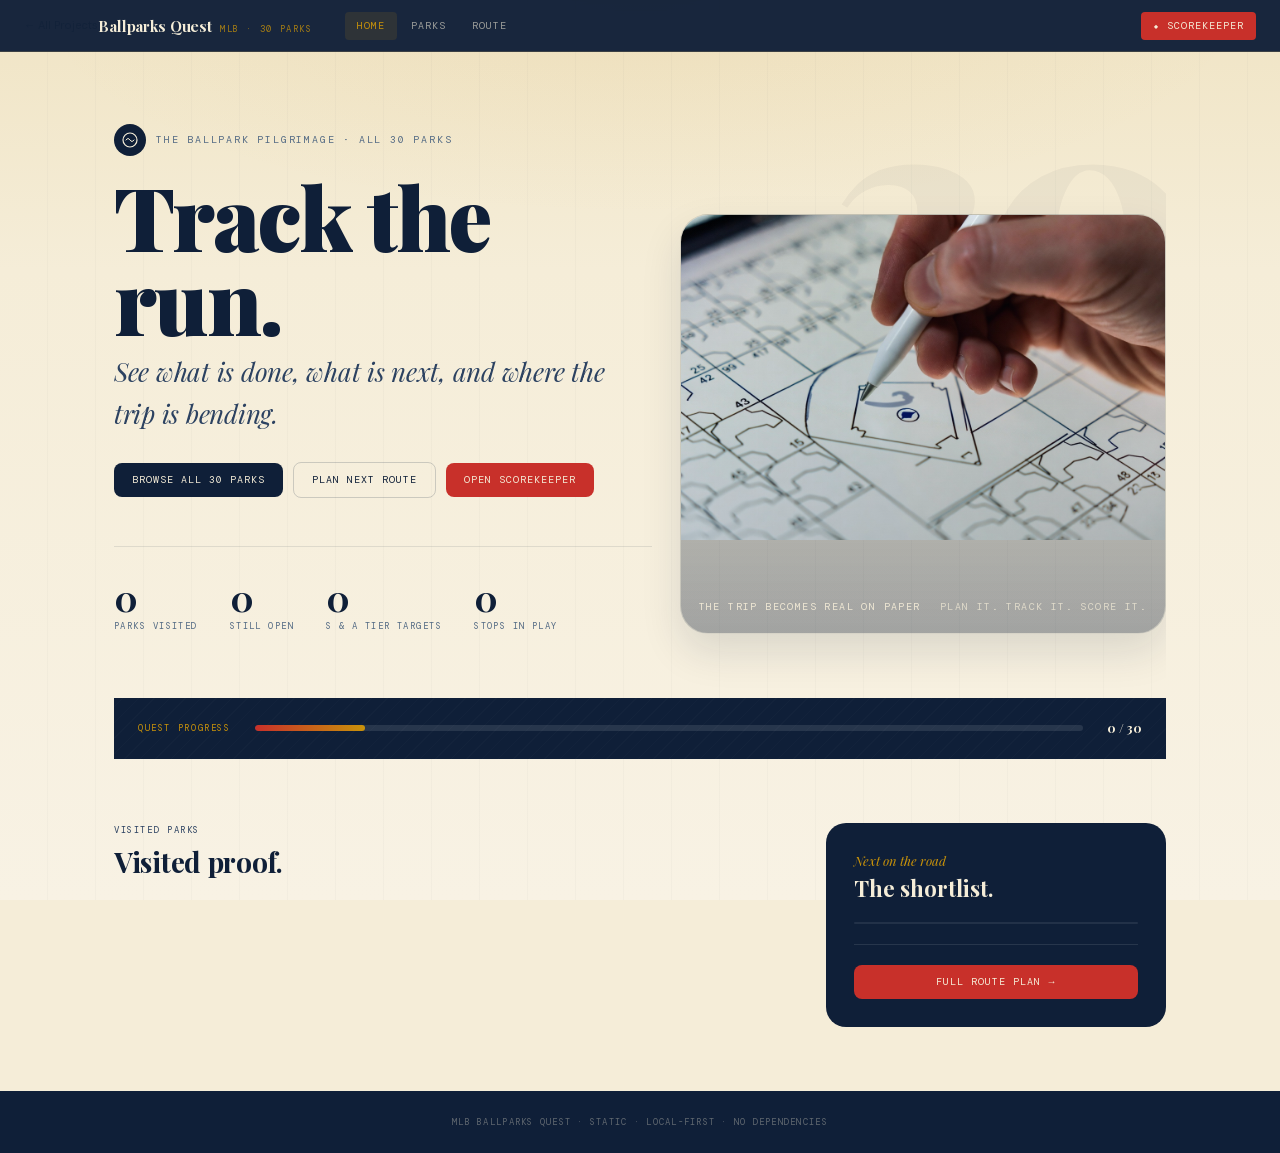
==== commit 4eaeb5cd: "fix: add portfolio back link to index, parks, route pages ← All Projects link in site-nav. Styled vi" ====
--- a/index.html
+++ b/index.html
@@ -4,7 +4,10 @@
 <meta charset="UTF-8">
 <meta name="viewport" content="width=device-width, initial-scale=1.0">
 <title>MLB Ballparks Quest · The Pilgrimage</title>
+<meta name="description" content="MLB Ballparks Quest — track your ballpark visits, plan game-day routes, and complete the pilgrimage across all 30 MLB stadiums.">
 <link rel="manifest" href="manifest.json">
+<link rel="icon" type="image/png" sizes="192x192" href="icons/icon-192.png">
+<link rel="apple-touch-icon" href="icons/icon-192.png">
 <meta name="theme-color" content="#0F1F38">
 <link rel="stylesheet" href="shared.css">
 <style>
@@ -493,25 +496,93 @@
   .hero-stats { gap: 20px; }
   .hero-stat-num { font-size: 28px; }
 }
+
+/* ─── Toast notifications ──────────────── */
+.bpq-toast {
+  position: fixed;
+  bottom: 18px;
+  left: 50%;
+  transform: translateX(-50%) translateY(12px);
+  z-index: 9000;
+  display: flex;
+  align-items: center;
+  gap: 10px;
+  padding: 10px 16px;
+  border-radius: 8px;
+  border-left: 4px solid var(--border-mid);
+  background: rgba(15,31,56,0.94);
+  backdrop-filter: blur(10px);
+  -webkit-backdrop-filter: blur(10px);
+  color: var(--cream);
+  font-family: var(--font-data);
+  font-size: 11px;
+  letter-spacing: 0.04em;
+  max-width: min(480px, calc(100vw - 32px));
+  box-shadow: 0 8px 28px rgba(0,0,0,0.28);
+  opacity: 0;
+  transition: opacity 180ms ease, transform 180ms ease;
+  pointer-events: none;
+}
+.bpq-toast.is-visible {
+  opacity: 1;
+  transform: translateX(-50%) translateY(0);
+  pointer-events: auto;
+}
+.bpq-toast[data-tone="info"]    { border-left-color: #7EB4E0; }
+.bpq-toast[data-tone="success"] { border-left-color: #2E7D52; }
+.bpq-toast[data-tone="error"]   { border-left-color: var(--red); }
+.bpq-toast[data-tone="undo"]    { border-left-color: var(--gold); }
+.bpq-toast-msg { flex: 1; line-height: 1.35; }
+.bpq-toast-action {
+  background: rgba(255,255,255,0.12);
+  border: 1px solid rgba(255,255,255,0.18);
+  border-radius: 4px;
+  color: var(--cream);
+  font-family: var(--font-data);
+  font-size: 10px;
+  letter-spacing: 0.08em;
+  text-transform: uppercase;
+  padding: 4px 10px;
+  cursor: pointer;
+  white-space: nowrap;
+  transition: background 120ms;
+}
+.bpq-toast-action:hover { background: rgba(255,255,255,0.2); }
+.bpq-toast-close {
+  background: none;
+  border: none;
+  color: rgba(245,237,216,0.45);
+  font-size: 14px;
+  cursor: pointer;
+  padding: 2px 4px;
+  line-height: 1;
+}
+.bpq-toast-close:hover { color: var(--cream); }
 </style>
 </head>
 <body>
+<script src="shared/js/core/config.js"></script>
+<script src="config.js"></script>
+<script src="shared/js/core/storage.js"></script>
 <script src="storage.js"></script>
+<script src="shared/js/core/utils.js"></script>
 <script src="utils.js"></script>
 <script src="data.js"></script>
 <script src="logos.js"></script>
 <script src="schedule.js"></script>
+<script src="shared/js/core/device.js"></script>
 <script src="device.js"></script>
 <script src="app.js"></script>
 
 <!-- ═══ NAV ══════════════════════════════════ -->
 <nav class="site-nav">
+  <a href="https://davehomeassist.github.io/" class="nav-back">&larr; All Projects</a>
   <a href="index.html" class="nav-brand">
     <span class="nav-brand-name">Ballparks Quest</span>
     <span class="nav-brand-mark">MLB · 30 Parks</span>
   </a>
   <div class="nav-links">
-    <a href="index.html"      class="nav-link active">Home</a>
+    <a href="index.html"      class="nav-link is-active">Home</a>
     <a href="parks.html"      class="nav-link">Parks</a>
     <a href="route.html"      class="nav-link">Route</a>
     <a href="scorekeeper.html" class="nav-link nav-cta">⬥ Scorekeeper</a>
@@ -627,6 +698,44 @@
 </footer>
 
 <script>
+/* ── Toast system (shared with scorekeeper) ── */
+var activeToast = null;
+var activeToastTimer = null;
+
+function showToast(message, tone, duration, actionLabel, onAction) {
+  if (tone === undefined) tone = 'info';
+  if (duration === undefined) duration = 3200;
+  if (actionLabel === undefined) actionLabel = '';
+  clearToast();
+  var escMsg = String(message == null ? '' : message).replace(/&/g,'&amp;').replace(/</g,'&lt;').replace(/>/g,'&gt;').replace(/"/g,'&quot;');
+  var el = document.createElement('div');
+  el.className = 'bpq-toast';
+  el.dataset.tone = tone;
+  el.setAttribute('role', tone === 'error' ? 'alert' : 'status');
+  if (tone !== 'error') el.setAttribute('aria-live', 'polite');
+  var html = '<span class="bpq-toast-msg">' + escMsg + '</span>';
+  if (actionLabel && onAction) {
+    html += '<button class="bpq-toast-action" type="button">' + String(actionLabel).replace(/</g,'&lt;') + '</button>';
+  }
+  html += '<button class="bpq-toast-close" type="button" aria-label="Dismiss">\u00d7</button>';
+  el.innerHTML = html;
+  document.body.appendChild(el);
+  requestAnimationFrame(function () { requestAnimationFrame(function () { el.classList.add('is-visible'); }); });
+  el.querySelector('.bpq-toast-close').addEventListener('click', clearToast);
+  if (actionLabel && onAction) {
+    el.querySelector('.bpq-toast-action').addEventListener('click', function () { onAction(); clearToast(); });
+  }
+  activeToast = el;
+  if (duration > 0) {
+    activeToastTimer = setTimeout(clearToast, duration);
+  }
+}
+
+function clearToast() {
+  if (activeToastTimer) { clearTimeout(activeToastTimer); activeToastTimer = null; }
+  if (activeToast) { activeToast.remove(); activeToast = null; }
+}
+
 (function() {
   const app = window.BPQ && window.BPQ.app;
   const utils = window.BPQ && window.BPQ.utils;
--- a/shared.css
+++ b/shared.css
@@ -226,6 +226,9 @@
   flex: 1;
 }
 
+.nav-back{font-size:.7rem;opacity:.6;text-decoration:none;color:inherit;margin-right:auto;transition:opacity .15s}
+.nav-back:hover{opacity:1}
+
 .nav-link {
   font-family: var(--font-data);
   font-size: 10px;
@@ -240,7 +243,7 @@
 }
 
 .nav-link:hover { color: var(--cream); background: rgba(255,255,255,0.07); }
-.nav-link.active { color: var(--gold); background: rgba(200,146,10,0.12); }
+.nav-link.is-active { color: var(--gold); background: rgba(200,146,10,0.12); }
 .nav-link.nav-cta {
   background: var(--red);
   color: var(--cream);
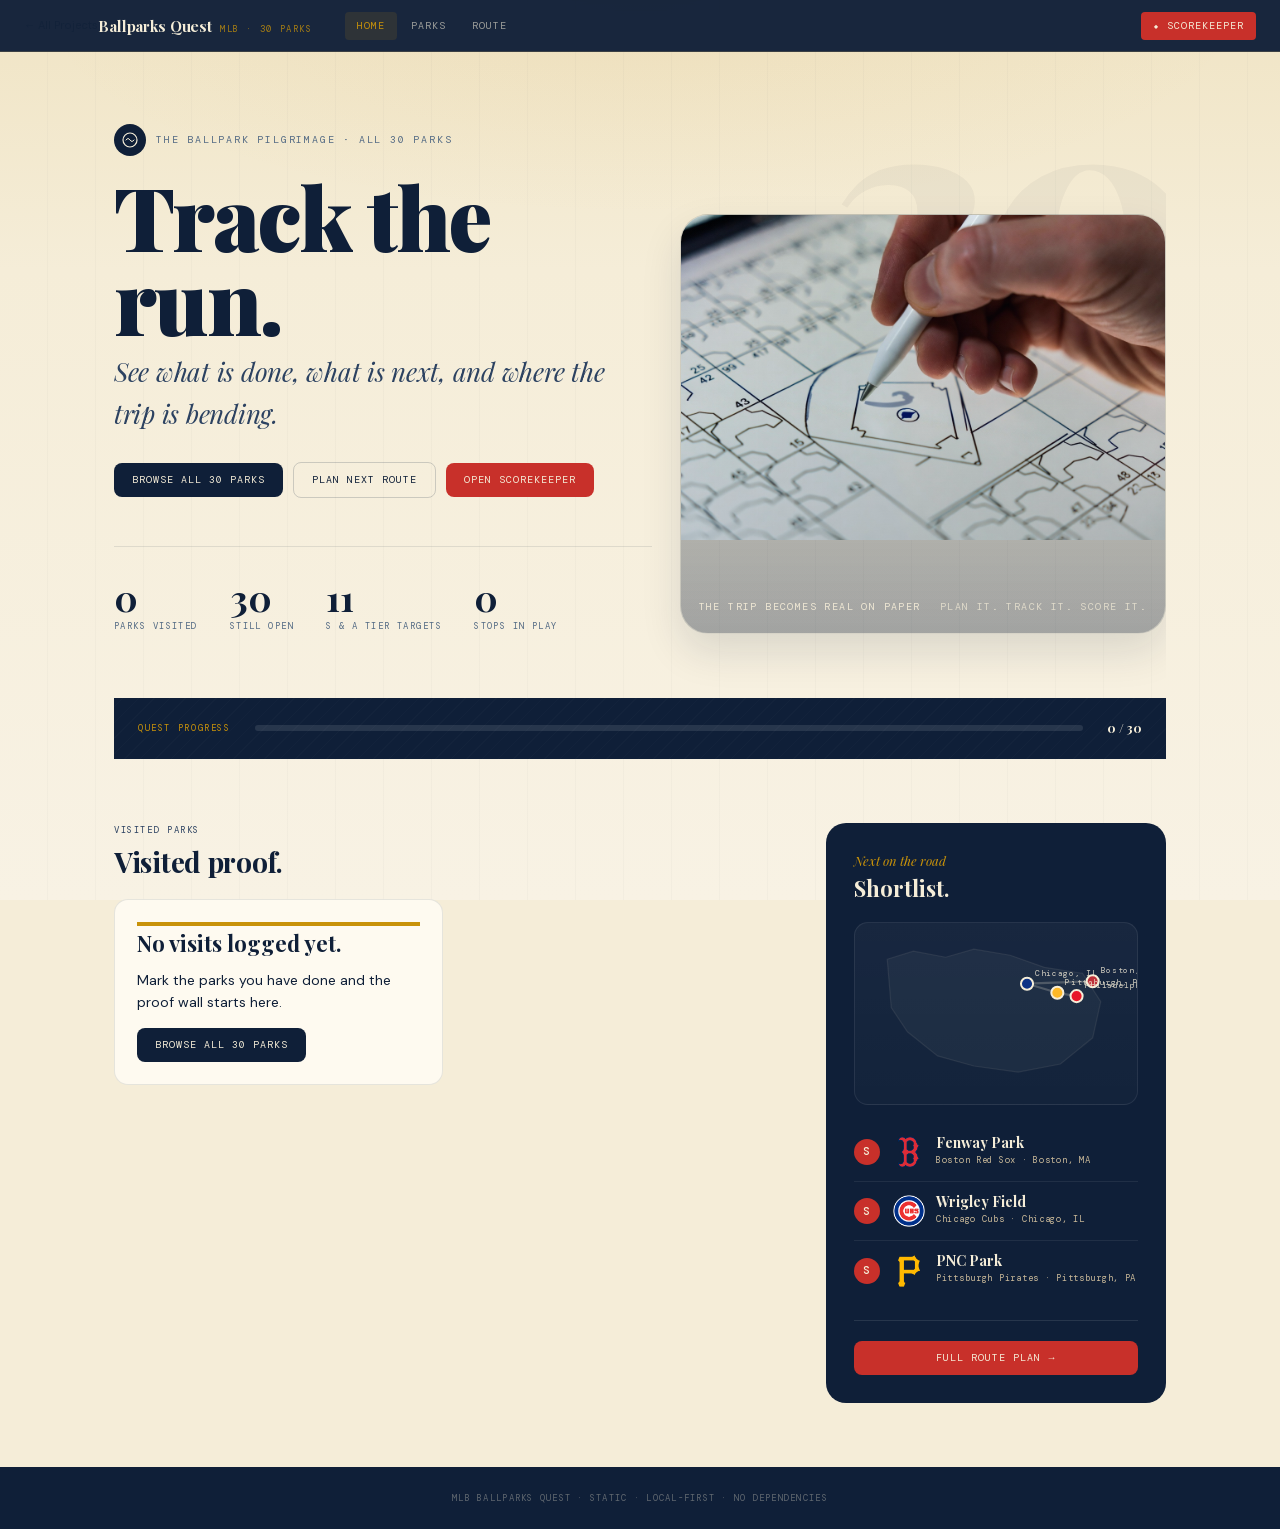
==== commit a3f4cbdc: "fix(pwa+a11y): precache required runtime scripts; restore aria-label Primary (issue 001) and add ski" ====
--- a/index.html
+++ b/index.html
@@ -5,6 +5,12 @@
 <meta name="viewport" content="width=device-width, initial-scale=1.0">
 <title>MLB Ballparks Quest · The Pilgrimage</title>
 <meta name="description" content="MLB Ballparks Quest — track your ballpark visits, plan game-day routes, and complete the pilgrimage across all 30 MLB stadiums.">
+<meta property="og:type" content="website">
+<meta property="og:title" content="MLB Ballparks Quest · The Pilgrimage">
+<meta property="og:description" content="MLB Ballparks Quest — track your ballpark visits, plan game-day routes, and complete the pilgrimage across all 30 MLB stadiums.">
+<meta name="twitter:card" content="summary">
+<meta name="twitter:title" content="MLB Ballparks Quest · The Pilgrimage">
+<meta name="twitter:description" content="MLB Ballparks Quest — track your ballpark visits, plan game-day routes, and complete the pilgrimage across all 30 MLB stadiums.">
 <link rel="manifest" href="manifest.json">
 <link rel="icon" type="image/png" sizes="192x192" href="icons/icon-192.png">
 <link rel="apple-touch-icon" href="icons/icon-192.png">
@@ -497,6 +503,10 @@
   .hero-stat-num { font-size: 28px; }
 }
 
+/* ─── Skip link ────────────────────────── */
+.skip-link { position:absolute; left:-9999px; top:auto; padding:8px 16px; z-index:10000; background:#222; color:#fff; text-decoration:none; border-radius:4px; font-size:14px; }
+.skip-link:focus { left:10px; top:10px; }
+
 /* ─── Toast notifications ──────────────── */
 .bpq-toast {
   position: fixed;
@@ -561,21 +571,9 @@
 </style>
 </head>
 <body>
-<script src="shared/js/core/config.js"></script>
-<script src="config.js"></script>
-<script src="shared/js/core/storage.js"></script>
-<script src="storage.js"></script>
-<script src="shared/js/core/utils.js"></script>
-<script src="utils.js"></script>
-<script src="data.js"></script>
-<script src="logos.js"></script>
-<script src="schedule.js"></script>
-<script src="shared/js/core/device.js"></script>
-<script src="device.js"></script>
-<script src="app.js"></script>
-
+<a href="#main" class="skip-link">Skip to content</a>
 <!-- ═══ NAV ══════════════════════════════════ -->
-<nav class="site-nav">
+<nav class="site-nav" aria-label="Primary">
   <a href="https://davehomeassist.github.io/" class="nav-back">&larr; All Projects</a>
   <a href="index.html" class="nav-brand">
     <span class="nav-brand-name">Ballparks Quest</span>
@@ -589,7 +587,7 @@
   </div>
 </nav>
 
-<main class="page-wrap">
+<main class="page-wrap" id="main">
 
   <!-- ═══ HERO ══════════════════════════════ -->
   <section class="hero fade-up">
@@ -697,6 +695,18 @@
   </p>
 </footer>
 
+<script src="shared/js/core/config.js"></script>
+<script src="config.js"></script>
+<script src="shared/js/core/storage.js"></script>
+<script src="storage.js"></script>
+<script src="shared/js/core/utils.js"></script>
+<script src="utils.js"></script>
+<script src="data.js"></script>
+<script src="logos.js"></script>
+<script src="schedule.js"></script>
+<script src="shared/js/core/device.js"></script>
+<script src="device.js"></script>
+<script src="app.js"></script>
 <script>
 /* ── Toast system (shared with scorekeeper) ── */
 var activeToast = null;
